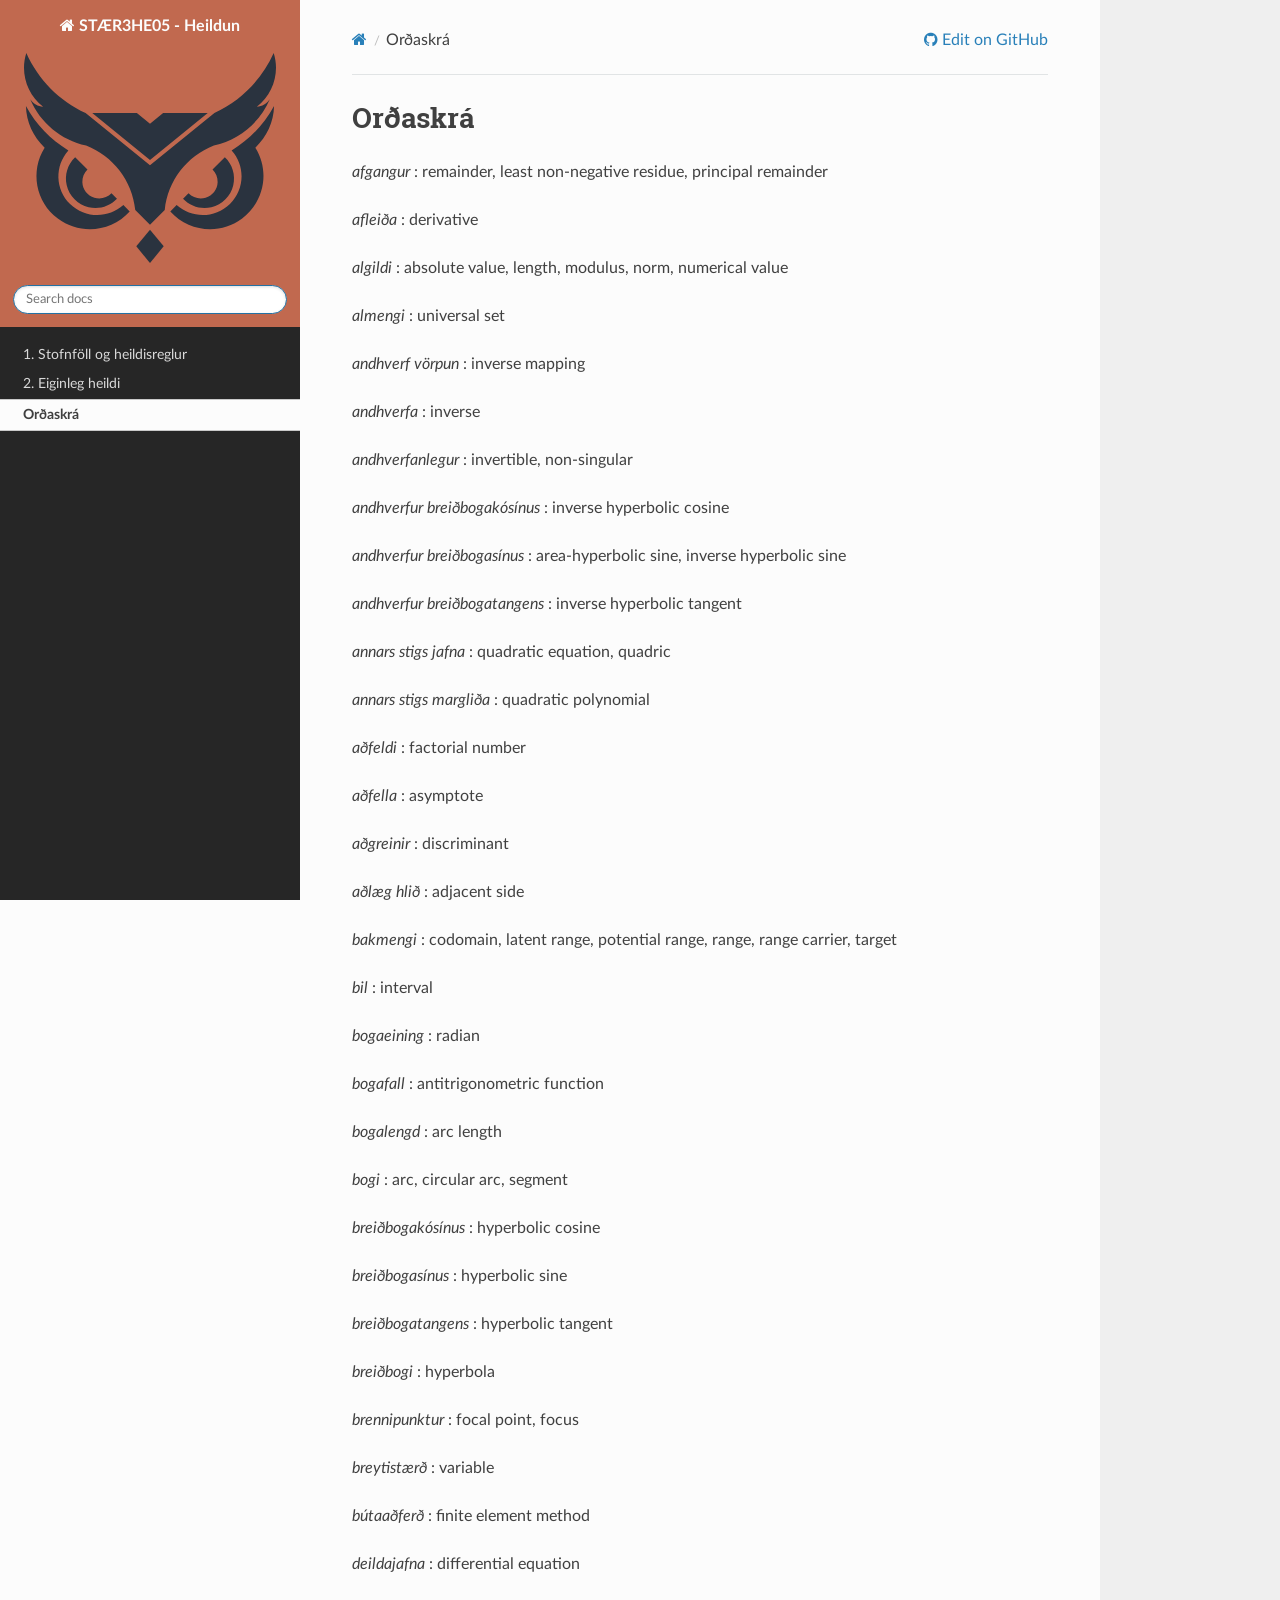
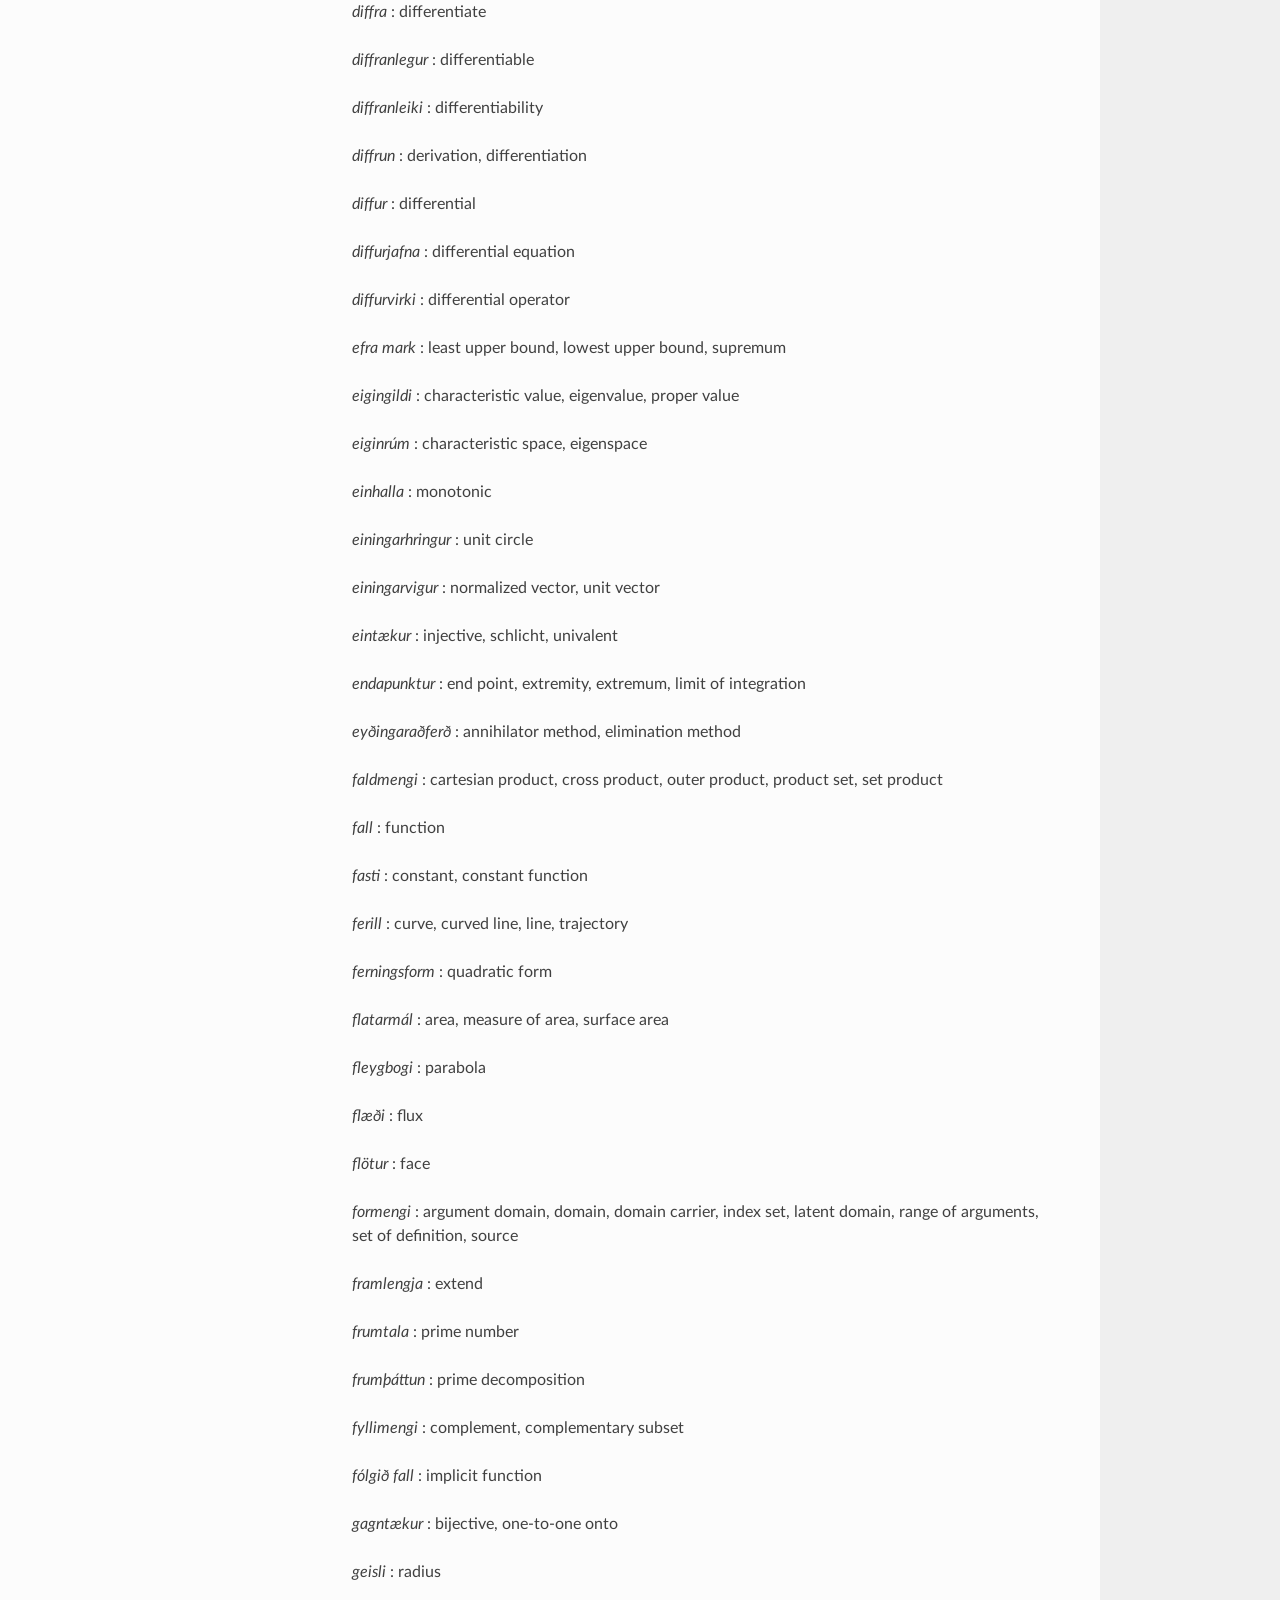
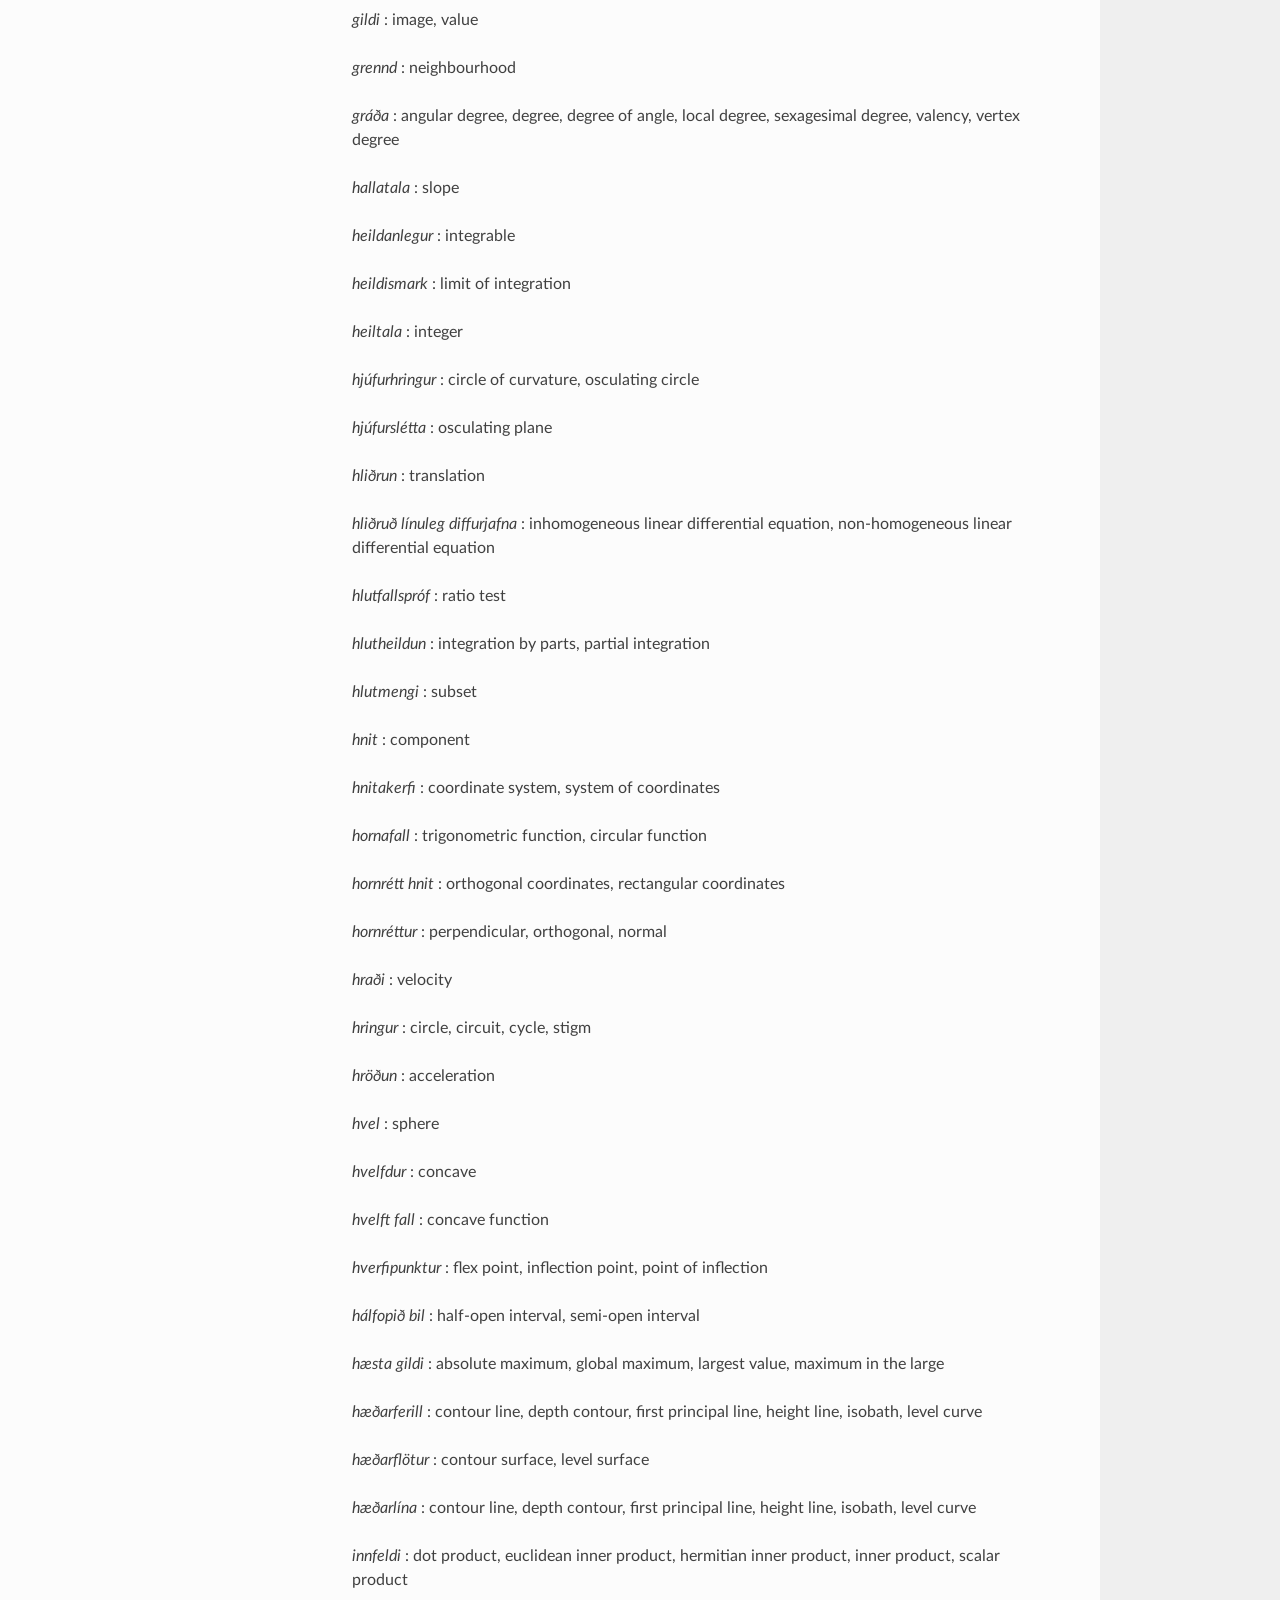
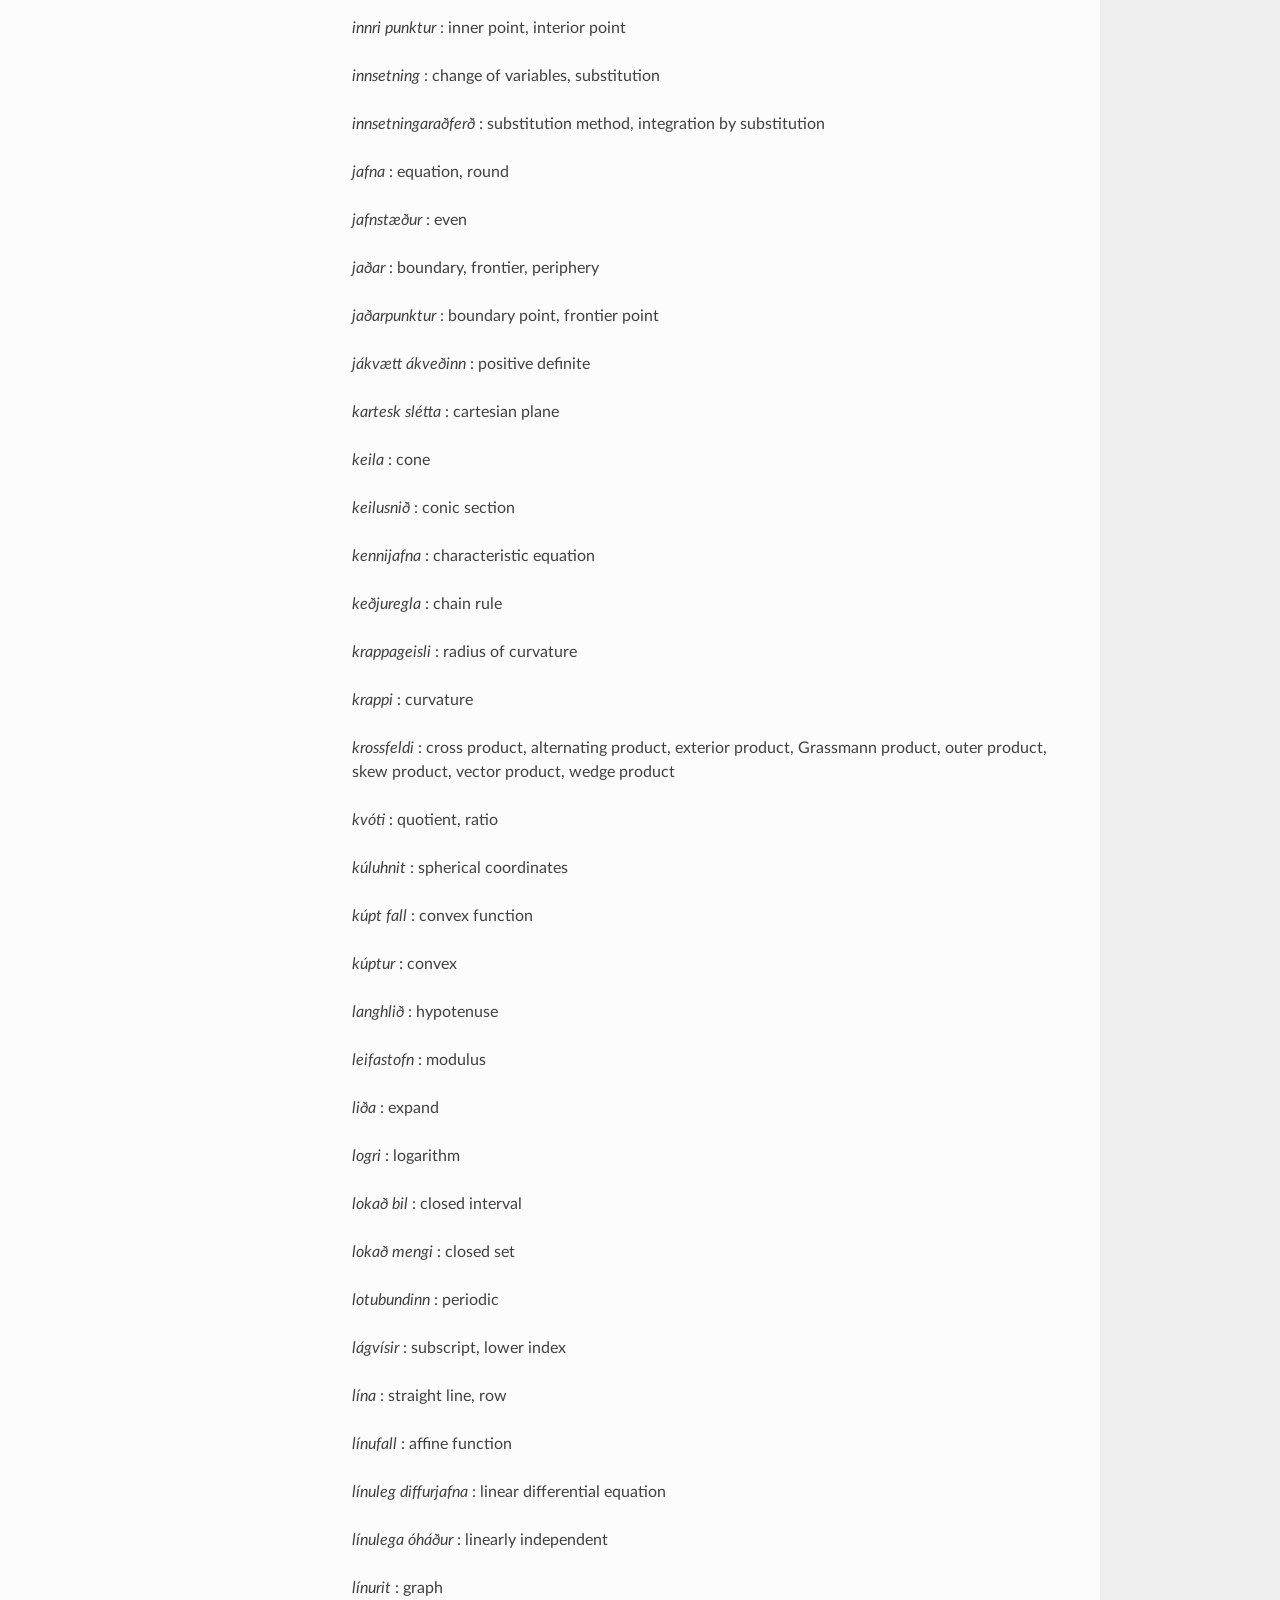
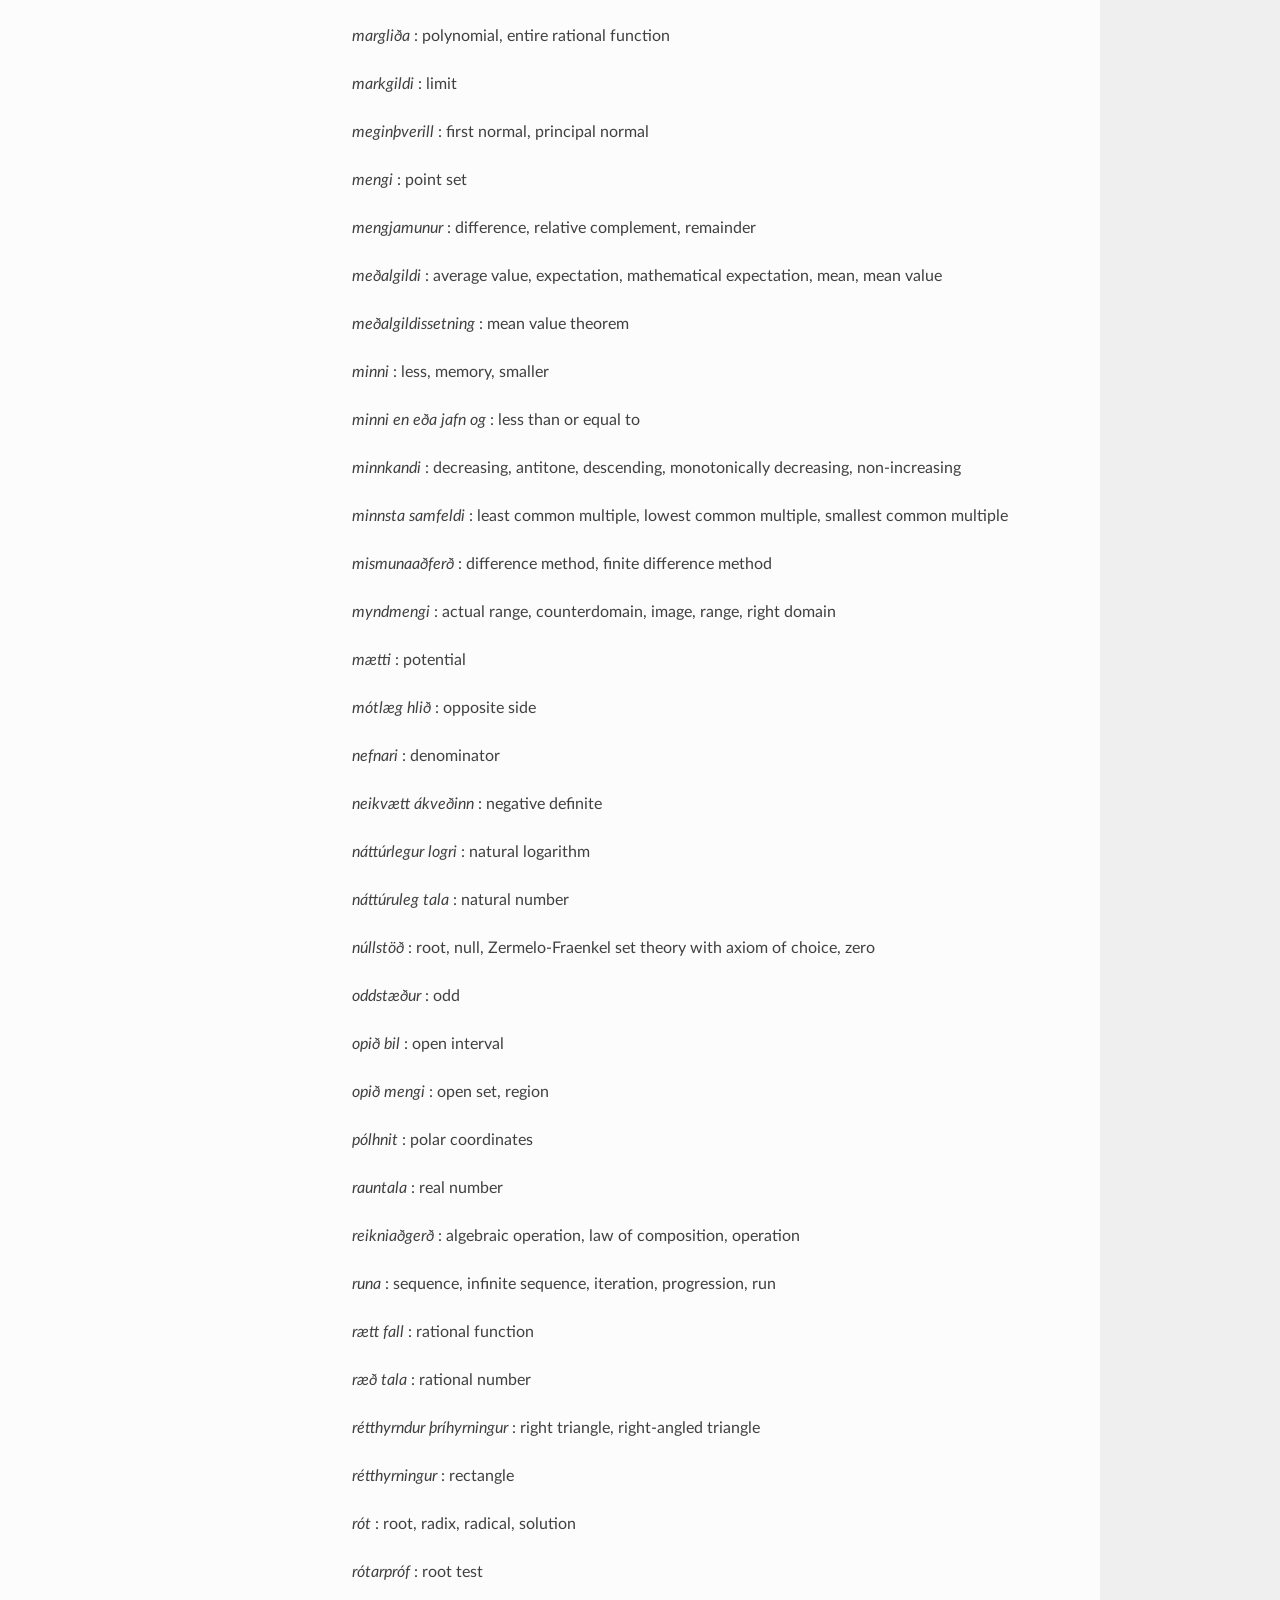
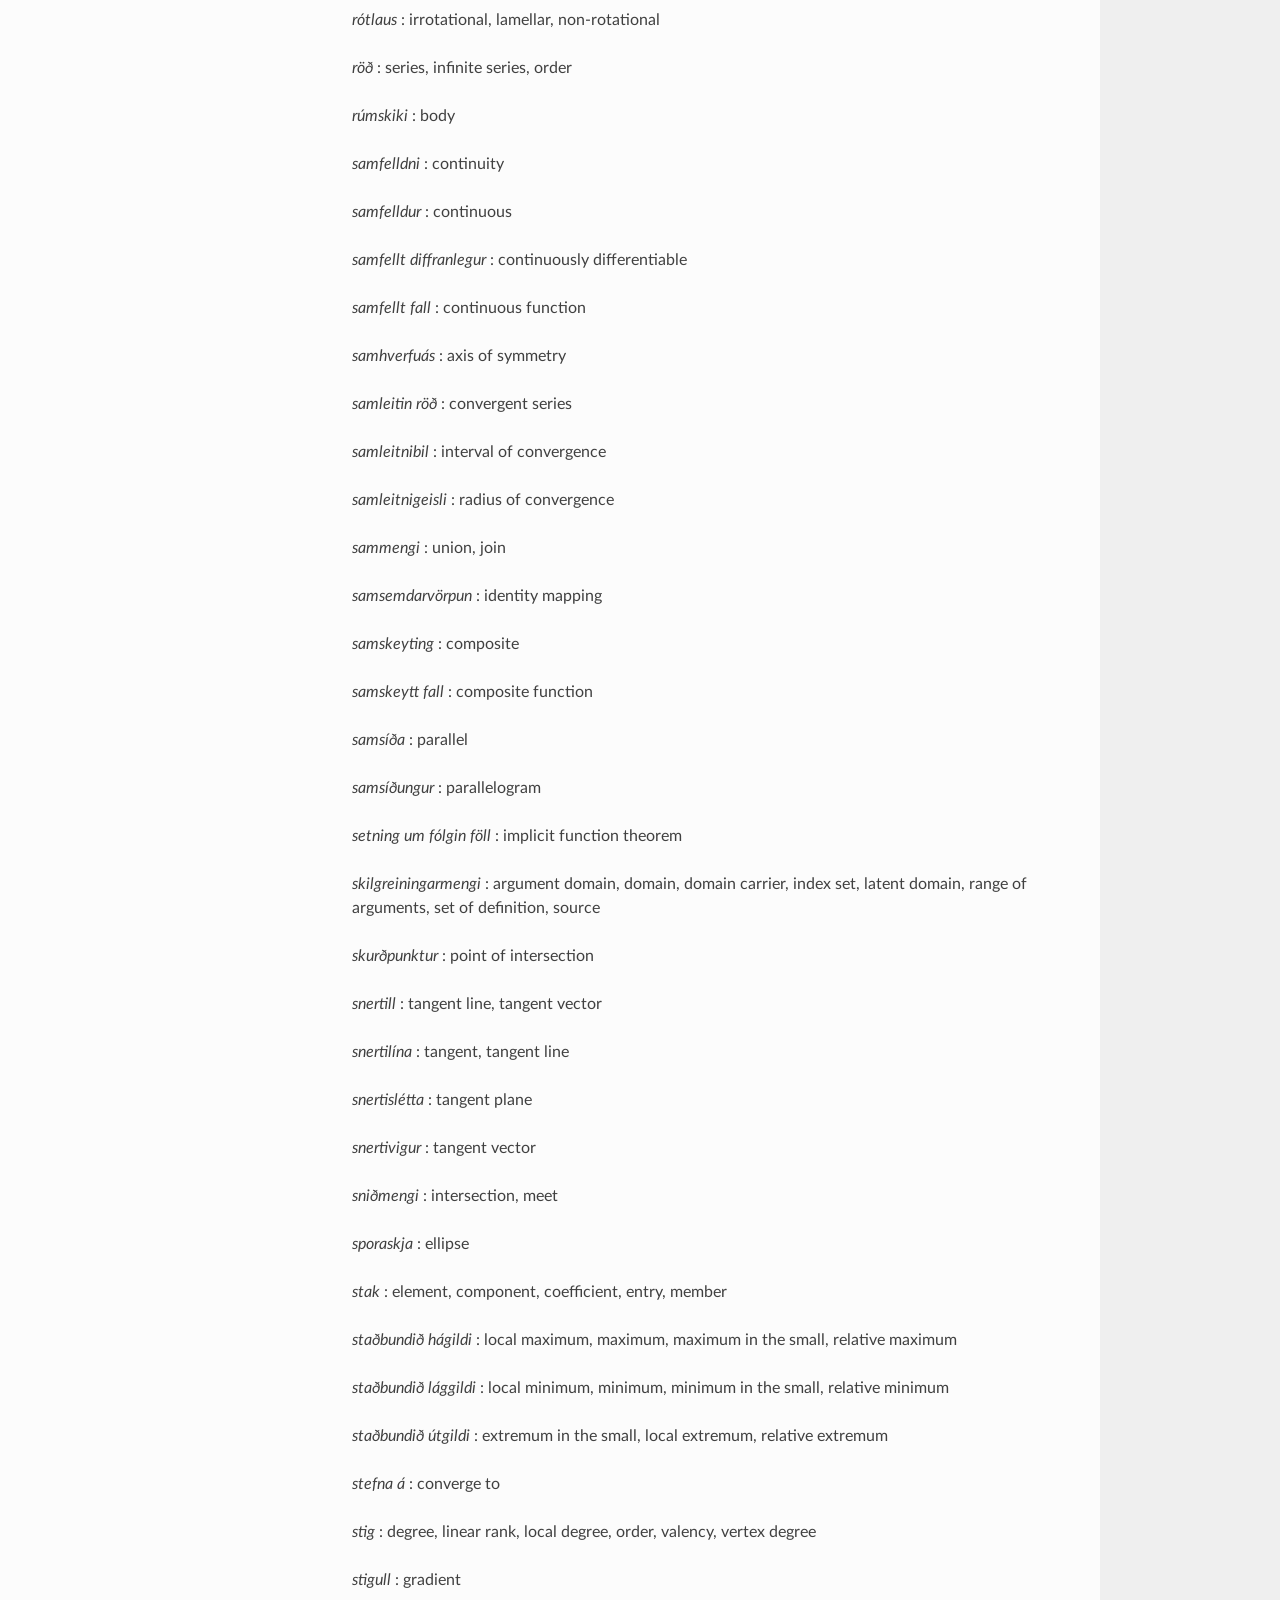
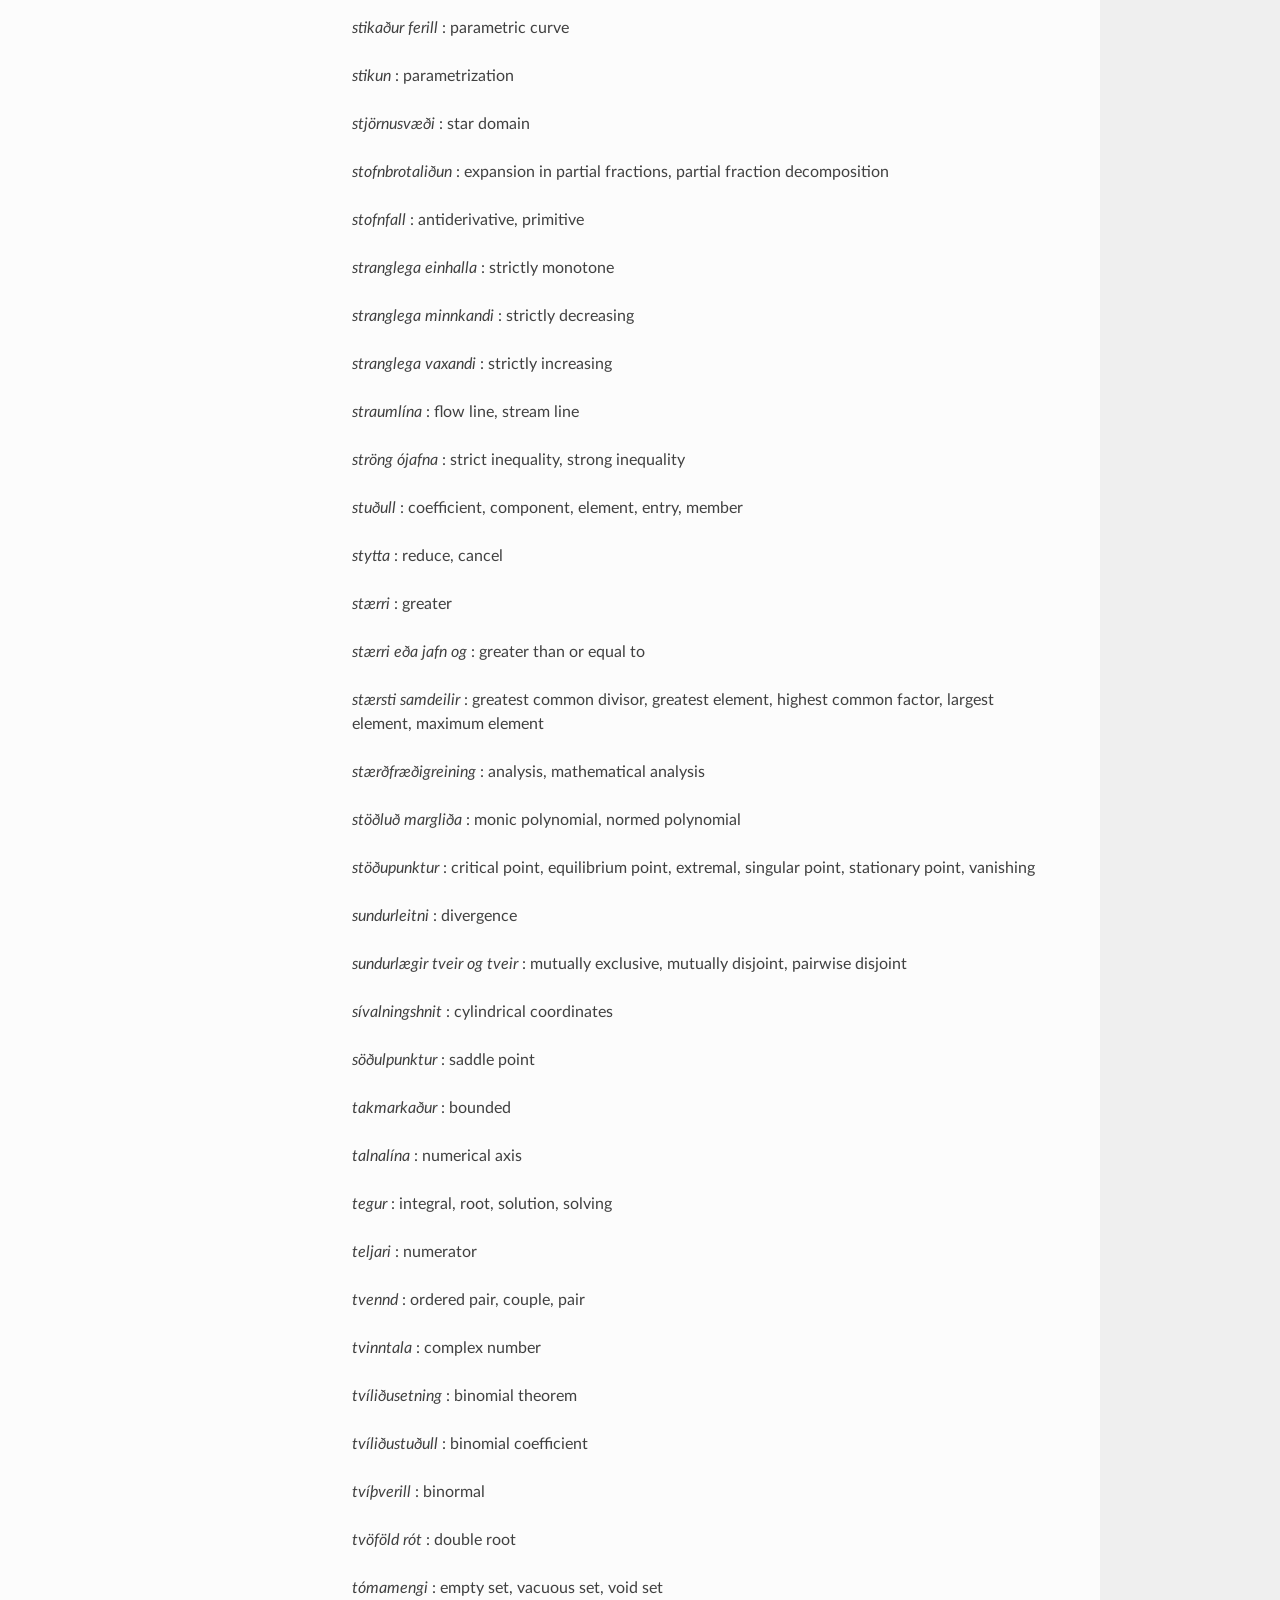
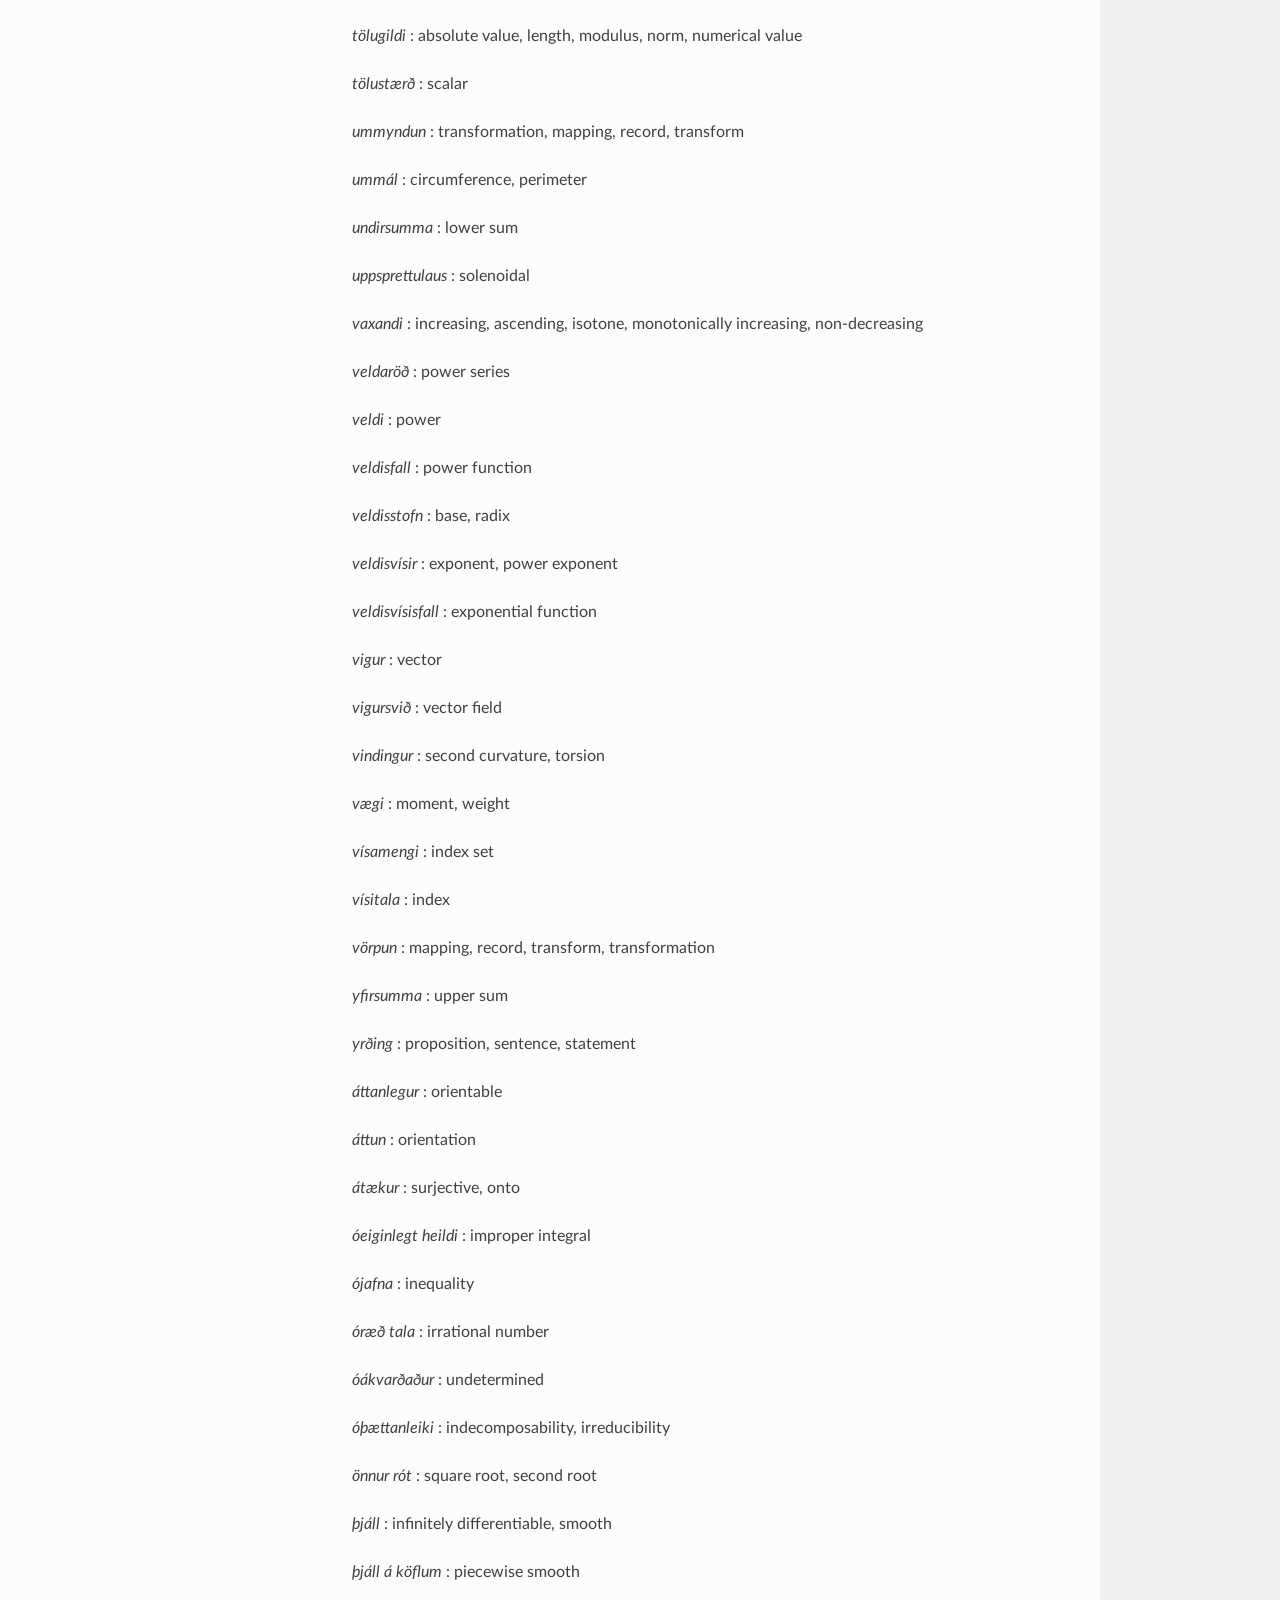
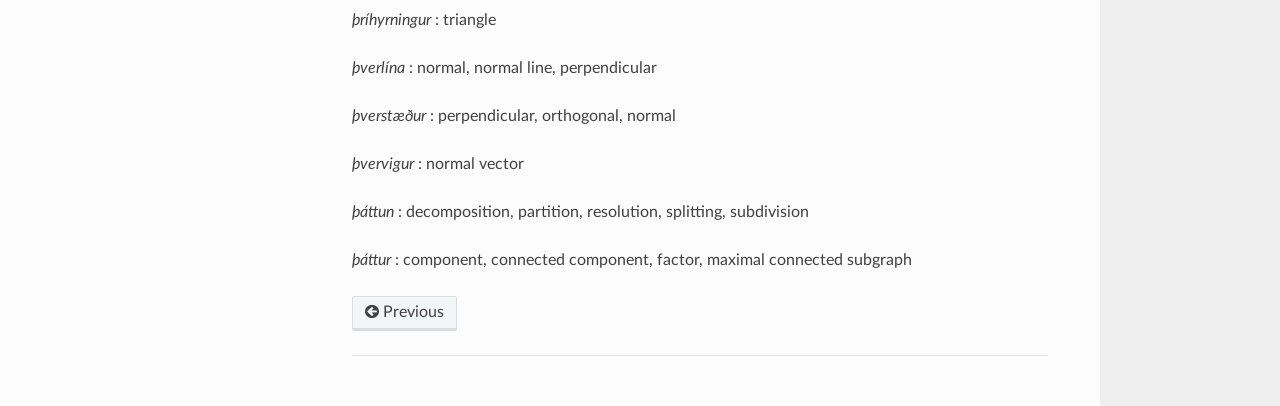
==== staer3he05/ordaskra/index.html @ e141de54 "init" ====
<!DOCTYPE html>
<html class="writer-html5" lang="is" data-content_root="../">
<head>
  <meta charset="utf-8" /><meta name="viewport" content="width=device-width, initial-scale=1" />

  <meta name="viewport" content="width=device-width, initial-scale=1.0" />
  <title>Orðaskrá &mdash; STÆR3HE05 - Heildun </title>
      <link rel="stylesheet" type="text/css" href="../_static/pygments.css?v=fa44fd50" />
      <link rel="stylesheet" type="text/css" href="../_static/css/theme.css?v=66b59bf7" />
      <link rel="stylesheet" type="text/css" href="../_static/copybutton.css?v=76b2166b" />
      <link rel="stylesheet" type="text/css" href="../_static/css/eqt.css?v=14aa8dc6" />
      <link rel="stylesheet" type="text/css" href="../_static/css/datacamp-custom.css?v=1b632803" />
      <link rel="stylesheet" type="text/css" href="../_static/css/edbook.css?v=13b926f9" />

  
    <link rel="shortcut icon" href="../_static/namsefni.ico"/>
      <script src="../_static/jquery.js?v=5d32c60e"></script>
      <script src="../_static/_sphinx_javascript_frameworks_compat.js?v=2cd50e6c"></script>
      <script src="../_static/documentation_options.js?v=8b0c2044"></script>
      <script src="../_static/doctools.js?v=9a2dae69"></script>
      <script src="../_static/sphinx_highlight.js?v=dc90522c"></script>
      <script src="../_static/clipboard.min.js?v=a7894cd8"></script>
      <script src="../_static/copybutton.js?v=f281be69"></script>
      <script src="../_static/js/eqt.js?v=555177ae"></script>
      <script src="../_static/translations.js?v=da5fa714"></script>
      <script src="https://cdn.datacamp.com/datacamp-light-latest.min.js"></script>
    <script src="../_static/js/theme.js"></script>

<!-- hoverrole.py css code -->
<style type="text/css">
    a.tooltip {
        outline: none;
        border-bottom: thin dotted;
        background: #ffeedd
    }

    a.tooltip strong {
        line-height: 30px;
    }

    a.tooltip:hover {
        text-decoration: none;
    }

    a.tooltip span {
        z-index: 10;
        display: none;
        padding: 14px 20px;
        margin-top: -30px;
        margin-left: 12px;
        width: 310px;
        line-height: 16px;
    }

    a.tooltip:hover span {
        display: inline;
        position: absolute;
        color: #111;
        border: 1px solid #DCA;
        background: #fffAF0;
    }

    .callout {
        z-index: 20;
        position: absolute;
        top: 30px;
        border: 0;
        left: -12px;
    }

    /*CSS3*/
    a.tooltip span {
        border-radius: 4px;
        box-shadow: 5px 5px 8px #CCC;
    }
</style>
<!-- End hoverrole.py css code -->

<style type="text/css">
    .sagecell .CodeMirror-scroll {
        overflow-y: hidden;
        overflow-x: auto;
    }

    .sagecell .CodeMirror {
        height: auto;
    }

    /* - Begin equation reference style - */
    h6.eqno {
        display: inline-block;
        padding-left: 10px;
    }

    h6 .headerlink {
        display: inline-block !important;
    }

    h6 .headerlink:after {
        visibility: hidden !important;
    }

    h6 .headerlink:hover:after {
        visibility: visible !important;
    }

    .eqno:hover>.headerlink:after {
        visibility: visible !important;
    }

    table>caption>.headerlink {
        visibility: hidden !important;
    }

    table>caption>.headerlink {
        visibility: hidden !important;
    }

    /* - End - */
</style>



    <link rel="index" title="Atriðaskrá" href="../genindex/" />
    <link rel="search" title="Leit" href="../search/" />
    <link rel="prev" title="2. Eiginleg heildi" href="../kafli02/" />



<!--	<script src="https://cdnjs.cloudflare.com/ajax/libs/jquery/2.1.4/jquery.min.js"></script>-->
<script type="text/javascript" src="https://cdn.geogebra.org/apps/deployggb.js"></script>
<script>ggbAppletId = [];</script>


 

</head>

<body class="wy-body-for-nav"> 
  <div class="wy-grid-for-nav">
    <nav data-toggle="wy-nav-shift" class="wy-nav-side">
      <div class="wy-side-scroll">
        <div class="wy-side-nav-search" >

          
          
          <a href="../" class="icon icon-home">
            STÆR3HE05 - Heildun
              <img src="../_static/namsefni.svg" class="logo" alt="Logo"/>
          </a>
<div role="search">
  <form id="rtd-search-form" class="wy-form" action="../search/" method="get">
    <input type="text" name="q" placeholder="Search docs" aria-label="Search docs" />
    <input type="hidden" name="check_keywords" value="yes" />
    <input type="hidden" name="area" value="default" />
  </form>
</div>
        </div><div class="wy-menu wy-menu-vertical" data-spy="affix" role="navigation" aria-label="Navigation menu">
              <ul>
<li class="toctree-l1"><a class="reference internal" href="../kafli01/">1. Stofnföll og heildisreglur</a></li>
<li class="toctree-l1"><a class="reference internal" href="../kafli02/">2. Eiginleg heildi</a></li>
</ul>
<ul class="current">
<li class="toctree-l1 current"><a class="current reference internal" href="#">Orðaskrá</a></li>
</ul>

        </div>
      </div>
    </nav>

    <section data-toggle="wy-nav-shift" class="wy-nav-content-wrap"><nav class="wy-nav-top" aria-label="Mobile navigation menu" >
          <i data-toggle="wy-nav-top" class="fa fa-bars"></i>
          <a href="../">STÆR3HE05 - Heildun</a>
      </nav>

      <div class="wy-nav-content">
        <div class="rst-content">
          <div role="navigation" aria-label="Page navigation">
  <ul class="wy-breadcrumbs">
      <li><a href="../" class="icon icon-home" aria-label="Home"></a></li>
      <li class="breadcrumb-item active">Orðaskrá</li>
      <li class="wy-breadcrumbs-aside">
              <a href="https://github.com/edbook/haskoli-islands/blob/master/projects/staer3he05/ordaskra.rst" class="fa fa-github"> Edit on GitHub</a>
      </li>
  </ul>
  <hr/>
</div>
          <div role="main" class="document" itemscope="itemscope" itemtype="http://schema.org/Article">
           <div itemprop="articleBody">
             
  <section id="oraskra">
<h1>Orðaskrá<a class="headerlink" href="#oraskra" title="Link to this heading"></a></h1>
<p><em>afgangur</em> : remainder, least non-negative residue, principal remainder</p>
<p><em>afleiða</em> : derivative</p>
<p><em>algildi</em> : absolute value, length, modulus, norm, numerical value</p>
<p><em>almengi</em> : universal set</p>
<p><em>andhverf vörpun</em> : inverse mapping</p>
<p><em>andhverfa</em> : inverse</p>
<p><em>andhverfanlegur</em> : invertible, non-singular</p>
<p><em>andhverfur breiðbogakósínus</em> : inverse hyperbolic cosine</p>
<p><em>andhverfur breiðbogasínus</em> : area-hyperbolic sine, inverse hyperbolic sine</p>
<p><em>andhverfur breiðbogatangens</em> : inverse hyperbolic tangent</p>
<p><em>annars stigs jafna</em> : quadratic equation, quadric</p>
<p><em>annars stigs margliða</em> : quadratic polynomial</p>
<p><em>aðfeldi</em> : factorial number</p>
<p><em>aðfella</em> : asymptote</p>
<p><em>aðgreinir</em> : discriminant</p>
<p><em>aðlæg hlið</em> : adjacent side</p>
<p><em>bakmengi</em> : codomain, latent range, potential range, range, range carrier, target</p>
<p><em>bil</em> : interval</p>
<p><em>bogaeining</em> : radian</p>
<p><em>bogafall</em> : antitrigonometric function</p>
<p><em>bogalengd</em> : arc length</p>
<p><em>bogi</em> : arc, circular arc, segment</p>
<p><em>breiðbogakósínus</em> : hyperbolic cosine</p>
<p><em>breiðbogasínus</em> : hyperbolic sine</p>
<p><em>breiðbogatangens</em> : hyperbolic tangent</p>
<p><em>breiðbogi</em> : hyperbola</p>
<p><em>brennipunktur</em> : focal point, focus</p>
<p><em>breytistærð</em> : variable</p>
<p><em>bútaaðferð</em> : finite element method</p>
<p><em>deildajafna</em> : differential equation</p>
<p><em>diffra</em> : differentiate</p>
<p><em>diffranlegur</em> : differentiable</p>
<p><em>diffranleiki</em> : differentiability</p>
<p><em>diffrun</em> : derivation, differentiation</p>
<p><em>diffur</em> : differential</p>
<p><em>diffurjafna</em> : differential equation</p>
<p><em>diffurvirki</em> : differential operator</p>
<p><em>efra mark</em> : least upper bound, lowest upper bound, supremum</p>
<p><em>eigingildi</em> : characteristic value, eigenvalue, proper value</p>
<p><em>eiginrúm</em> : characteristic space, eigenspace</p>
<p><em>einhalla</em> : monotonic</p>
<p><em>einingarhringur</em> : unit circle</p>
<p><em>einingarvigur</em> : normalized vector, unit vector</p>
<p><em>eintækur</em> : injective, schlicht, univalent</p>
<p><em>endapunktur</em> : end point, extremity, extremum, limit of integration</p>
<p><em>eyðingaraðferð</em> : annihilator method, elimination method</p>
<p><em>faldmengi</em> : cartesian product, cross product, outer product, product set, set product</p>
<p><em>fall</em> : function</p>
<p><em>fasti</em> : constant, constant function</p>
<p><em>ferill</em> : curve, curved line, line, trajectory</p>
<p><em>ferningsform</em> : quadratic form</p>
<p><em>flatarmál</em> : area, measure of area, surface area</p>
<p><em>fleygbogi</em> : parabola</p>
<p><em>flæði</em> : flux</p>
<p><em>flötur</em> : face</p>
<p><em>formengi</em> : argument domain, domain, domain carrier, index set, latent domain, range of arguments, set of definition, source</p>
<p><em>framlengja</em> : extend</p>
<p><em>frumtala</em> : prime number</p>
<p><em>frumþáttun</em> : prime decomposition</p>
<p><em>fyllimengi</em> : complement, complementary subset</p>
<p><em>fólgið fall</em> : implicit function</p>
<p><em>gagntækur</em> : bijective, one-to-one onto</p>
<p><em>geisli</em> : radius</p>
<p><em>gildi</em> : image, value</p>
<p><em>grennd</em> : neighbourhood</p>
<p><em>gráða</em> : angular degree, degree, degree of angle, local degree, sexagesimal degree, valency, vertex degree</p>
<p><em>hallatala</em> : slope</p>
<p><em>heildanlegur</em> : integrable</p>
<p><em>heildismark</em> : limit of integration</p>
<p><em>heiltala</em> : integer</p>
<p><em>hjúfurhringur</em> : circle of curvature, osculating circle</p>
<p><em>hjúfurslétta</em> : osculating plane</p>
<p><em>hliðrun</em> : translation</p>
<p><em>hliðruð línuleg diffurjafna</em> : inhomogeneous linear differential equation, non-homogeneous linear differential equation</p>
<p><em>hlutfallspróf</em> : ratio test</p>
<p><em>hlutheildun</em> : integration by parts, partial integration</p>
<p><em>hlutmengi</em> : subset</p>
<p><em>hnit</em> : component</p>
<p><em>hnitakerfi</em> : coordinate system, system of coordinates</p>
<p><em>hornafall</em> : trigonometric function, circular function</p>
<p><em>hornrétt hnit</em> : orthogonal coordinates, rectangular coordinates</p>
<p><em>hornréttur</em> : perpendicular, orthogonal, normal</p>
<p><em>hraði</em> : velocity</p>
<p><em>hringur</em> : circle, circuit, cycle, stigm</p>
<p><em>hröðun</em> : acceleration</p>
<p><em>hvel</em> : sphere</p>
<p><em>hvelfdur</em> : concave</p>
<p><em>hvelft fall</em> : concave function</p>
<p><em>hverfipunktur</em> : flex point, inflection point, point of inflection</p>
<p><em>hálfopið bil</em> : half-open interval, semi-open interval</p>
<p><em>hæsta gildi</em> : absolute maximum, global maximum, largest value, maximum in the large</p>
<p><em>hæðarferill</em> : contour line, depth contour, first principal line, height line, isobath, level curve</p>
<p><em>hæðarflötur</em> : contour surface, level surface</p>
<p><em>hæðarlína</em> : contour line, depth contour, first principal line, height line, isobath, level curve</p>
<p><em>innfeldi</em> : dot product, euclidean inner product, hermitian inner product, inner product, scalar product</p>
<p><em>innri punktur</em> : inner point, interior point</p>
<p><em>innsetning</em> : change of variables, substitution</p>
<p><em>innsetningaraðferð</em> : substitution method, integration by substitution</p>
<p><em>jafna</em> : equation, round</p>
<p><em>jafnstæður</em> : even</p>
<p><em>jaðar</em> : boundary, frontier, periphery</p>
<p><em>jaðarpunktur</em> : boundary point, frontier point</p>
<p><em>jákvætt ákveðinn</em> : positive definite</p>
<p><em>kartesk slétta</em> : cartesian plane</p>
<p><em>keila</em> : cone</p>
<p><em>keilusnið</em> : conic section</p>
<p><em>kennijafna</em> : characteristic equation</p>
<p><em>keðjuregla</em> : chain rule</p>
<p><em>krappageisli</em> : radius of curvature</p>
<p><em>krappi</em> : curvature</p>
<p><em>krossfeldi</em> : cross product, alternating product, exterior product, Grassmann product, outer product, skew product, vector product, wedge product</p>
<p><em>kvóti</em> : quotient, ratio</p>
<p><em>kúluhnit</em> : spherical coordinates</p>
<p><em>kúpt fall</em> : convex function</p>
<p><em>kúptur</em> : convex</p>
<p><em>langhlið</em> : hypotenuse</p>
<p><em>leifastofn</em> : modulus</p>
<p><em>liða</em> : expand</p>
<p><em>logri</em> : logarithm</p>
<p><em>lokað bil</em> : closed interval</p>
<p><em>lokað mengi</em> : closed set</p>
<p><em>lotubundinn</em> : periodic</p>
<p><em>lágvísir</em> : subscript, lower index</p>
<p><em>lína</em> : straight line, row</p>
<p><em>línufall</em> : affine function</p>
<p><em>línuleg diffurjafna</em> : linear differential equation</p>
<p><em>línulega óháður</em> : linearly independent</p>
<p><em>línurit</em> : graph</p>
<p><em>margliða</em> : polynomial, entire rational function</p>
<p><em>markgildi</em> : limit</p>
<p><em>meginþverill</em> : first normal, principal normal</p>
<p><em>mengi</em> : point set</p>
<p><em>mengjamunur</em> : difference, relative complement, remainder</p>
<p><em>meðalgildi</em> : average value, expectation, mathematical expectation, mean, mean value</p>
<p><em>meðalgildissetning</em> : mean value theorem</p>
<p><em>minni</em> : less, memory, smaller</p>
<p><em>minni en eða jafn og</em> : less than or equal to</p>
<p><em>minnkandi</em> : decreasing, antitone, descending, monotonically decreasing, non-increasing</p>
<p><em>minnsta samfeldi</em> : least common multiple, lowest common multiple, smallest common multiple</p>
<p><em>mismunaaðferð</em> : difference method, finite difference method</p>
<p><em>myndmengi</em> : actual range, counterdomain, image, range, right domain</p>
<p><em>mætti</em> : potential</p>
<p><em>mótlæg hlið</em> : opposite side</p>
<p><em>nefnari</em> : denominator</p>
<p><em>neikvætt ákveðinn</em> : negative definite</p>
<p><em>náttúrlegur logri</em> : natural logarithm</p>
<p><em>náttúruleg tala</em> : natural number</p>
<p><em>núllstöð</em> : root, null, Zermelo-Fraenkel set theory with axiom of choice, zero</p>
<p><em>oddstæður</em> : odd</p>
<p><em>opið bil</em> : open interval</p>
<p><em>opið mengi</em> : open set, region</p>
<p><em>pólhnit</em> : polar coordinates</p>
<p><em>rauntala</em> : real number</p>
<p><em>reikniaðgerð</em> : algebraic operation, law of composition, operation</p>
<p><em>runa</em> : sequence, infinite sequence, iteration, progression, run</p>
<p><em>rætt fall</em> : rational function</p>
<p><em>ræð tala</em> : rational number</p>
<p><em>rétthyrndur þríhyrningur</em> : right triangle, right-angled triangle</p>
<p><em>rétthyrningur</em> : rectangle</p>
<p><em>rót</em> : root, radix, radical, solution</p>
<p><em>rótarpróf</em> : root test</p>
<p><em>rótlaus</em> : irrotational, lamellar, non-rotational</p>
<p><em>röð</em> : series, infinite series, order</p>
<p><em>rúmskiki</em> : body</p>
<p><em>samfelldni</em> : continuity</p>
<p><em>samfelldur</em> : continuous</p>
<p><em>samfellt diffranlegur</em> : continuously differentiable</p>
<p><em>samfellt fall</em> : continuous function</p>
<p><em>samhverfuás</em> : axis of symmetry</p>
<p><em>samleitin röð</em> : convergent series</p>
<p><em>samleitnibil</em> : interval of convergence</p>
<p><em>samleitnigeisli</em> : radius of convergence</p>
<p><em>sammengi</em> : union, join</p>
<p><em>samsemdarvörpun</em> : identity mapping</p>
<p><em>samskeyting</em> : composite</p>
<p><em>samskeytt fall</em> : composite function</p>
<p><em>samsíða</em> : parallel</p>
<p><em>samsíðungur</em> : parallelogram</p>
<p><em>setning um fólgin föll</em> : implicit function theorem</p>
<p><em>skilgreiningarmengi</em> : argument domain, domain, domain carrier, index set, latent domain, range of arguments, set of definition, source</p>
<p><em>skurðpunktur</em> : point of intersection</p>
<p><em>snertill</em> : tangent line, tangent vector</p>
<p><em>snertilína</em> : tangent, tangent line</p>
<p><em>snertislétta</em> : tangent plane</p>
<p><em>snertivigur</em> : tangent vector</p>
<p><em>sniðmengi</em> : intersection, meet</p>
<p><em>sporaskja</em> : ellipse</p>
<p><em>stak</em> : element, component, coefficient, entry, member</p>
<p><em>staðbundið hágildi</em> : local maximum, maximum, maximum in the small, relative maximum</p>
<p><em>staðbundið lággildi</em> : local minimum, minimum, minimum in the small, relative minimum</p>
<p><em>staðbundið útgildi</em> : extremum in the small, local extremum, relative extremum</p>
<p><em>stefna á</em> : converge to</p>
<p><em>stig</em> : degree, linear rank, local degree, order, valency, vertex degree</p>
<p><em>stigull</em> : gradient</p>
<p><em>stikaður ferill</em> : parametric curve</p>
<p><em>stikun</em> : parametrization</p>
<p><em>stjörnusvæði</em> : star domain</p>
<p><em>stofnbrotaliðun</em> : expansion in partial fractions, partial fraction decomposition</p>
<p><em>stofnfall</em> : antiderivative, primitive</p>
<p><em>stranglega einhalla</em> : strictly monotone</p>
<p><em>stranglega minnkandi</em> : strictly decreasing</p>
<p><em>stranglega vaxandi</em> : strictly increasing</p>
<p><em>straumlína</em> : flow line, stream line</p>
<p><em>ströng ójafna</em> : strict inequality, strong inequality</p>
<p><em>stuðull</em> : coefficient, component, element, entry, member</p>
<p><em>stytta</em> : reduce, cancel</p>
<p><em>stærri</em> : greater</p>
<p><em>stærri eða jafn og</em> : greater than or equal to</p>
<p><em>stærsti samdeilir</em> : greatest common divisor, greatest element, highest common factor, largest element, maximum element</p>
<p><em>stærðfræðigreining</em> : analysis, mathematical analysis</p>
<p><em>stöðluð margliða</em> : monic polynomial, normed polynomial</p>
<p><em>stöðupunktur</em> : critical point, equilibrium point, extremal, singular point, stationary point, vanishing</p>
<p><em>sundurleitni</em> : divergence</p>
<p><em>sundurlægir tveir og tveir</em> : mutually exclusive, mutually disjoint, pairwise disjoint</p>
<p><em>sívalningshnit</em> : cylindrical coordinates</p>
<p><em>söðulpunktur</em> : saddle point</p>
<p><em>takmarkaður</em> : bounded</p>
<p><em>talnalína</em> : numerical axis</p>
<p><em>tegur</em> : integral, root, solution, solving</p>
<p><em>teljari</em> : numerator</p>
<p><em>tvennd</em> : ordered pair, couple, pair</p>
<p><em>tvinntala</em> : complex number</p>
<p><em>tvíliðusetning</em> : binomial theorem</p>
<p><em>tvíliðustuðull</em> : binomial coefficient</p>
<p><em>tvíþverill</em> : binormal</p>
<p><em>tvöföld rót</em> : double root</p>
<p><em>tómamengi</em> : empty set, vacuous set, void set</p>
<p><em>tölugildi</em> : absolute value, length, modulus, norm, numerical value</p>
<p><em>tölustærð</em> : scalar</p>
<p><em>ummyndun</em> : transformation, mapping, record, transform</p>
<p><em>ummál</em> : circumference, perimeter</p>
<p><em>undirsumma</em> : lower sum</p>
<p><em>uppsprettulaus</em> : solenoidal</p>
<p><em>vaxandi</em> : increasing, ascending, isotone, monotonically increasing, non-decreasing</p>
<p><em>veldaröð</em> : power series</p>
<p><em>veldi</em> : power</p>
<p><em>veldisfall</em> : power function</p>
<p><em>veldisstofn</em> : base, radix</p>
<p><em>veldisvísir</em> : exponent, power exponent</p>
<p><em>veldisvísisfall</em> : exponential function</p>
<p><em>vigur</em> : vector</p>
<p><em>vigursvið</em> : vector field</p>
<p><em>vindingur</em> : second curvature, torsion</p>
<p><em>vægi</em> : moment, weight</p>
<p><em>vísamengi</em> : index set</p>
<p><em>vísitala</em> : index</p>
<p><em>vörpun</em> : mapping, record, transform, transformation</p>
<p><em>yfirsumma</em> : upper sum</p>
<p><em>yrðing</em> : proposition, sentence, statement</p>
<p><em>áttanlegur</em> : orientable</p>
<p><em>áttun</em> : orientation</p>
<p><em>átækur</em> : surjective, onto</p>
<p><em>óeiginlegt heildi</em> : improper integral</p>
<p><em>ójafna</em> : inequality</p>
<p><em>óræð tala</em> : irrational number</p>
<p><em>óákvarðaður</em> : undetermined</p>
<p><em>óþættanleiki</em> : indecomposability, irreducibility</p>
<p><em>önnur rót</em> : square root, second root</p>
<p><em>þjáll</em> : infinitely differentiable, smooth</p>
<p><em>þjáll á köflum</em> : piecewise smooth</p>
<p><em>þríhyrningur</em> : triangle</p>
<p><em>þverlína</em> : normal, normal line, perpendicular</p>
<p><em>þverstæður</em> : perpendicular, orthogonal, normal</p>
<p><em>þvervigur</em> : normal vector</p>
<p><em>þáttun</em> : decomposition, partition, resolution, splitting, subdivision</p>
<p><em>þáttur</em> : component, connected component, factor, maximal connected subgraph</p>
</section>


           </div>
          </div>
          <footer><div class="rst-footer-buttons" role="navigation" aria-label="Footer">
        <a href="../kafli02/" class="btn btn-neutral float-left" title="2. Eiginleg heildi" accesskey="p" rel="prev"><span class="fa fa-arrow-circle-left" aria-hidden="true"></span> Previous</a>
    </div>

  <hr/>

  <div role="contentinfo">
    <p></p>
  </div>

   

</footer>
        </div>
      </div>
    </section>
  </div>
  <script>
      jQuery(function () {
          SphinxRtdTheme.Navigation.enable(true);
      });
  </script>
<script>
    window.addEventListener("load", function () {
        for (var i in ggbAppletId) {
            ggbAppletId[i].inject(i);
        }
    });
</script>


 

<style>
    /* Sidebar header (and topbar for mobile) */
    .wy-side-nav-search,
    .wy-nav-top {
       /* HI: #10099F, VoN: #EB7125, orginal #01447B */
       background: #C1694F;
    }

    /* Sidebar */
    .wy-nav-side {
      /* orginal #343131, HÍ grár dekkri: #EEEEEE, HÍ svartur: #262626 */
      background: #262626;
    }
</style>


</body>
</html>
---- staer3he05/_static/pygments.css ----
pre { line-height: 125%; }
td.linenos .normal { color: inherit; background-color: transparent; padding-left: 5px; padding-right: 5px; }
span.linenos { color: inherit; background-color: transparent; padding-left: 5px; padding-right: 5px; }
td.linenos .special { color: #000000; background-color: #ffffc0; padding-left: 5px; padding-right: 5px; }
span.linenos.special { color: #000000; background-color: #ffffc0; padding-left: 5px; padding-right: 5px; }
.highlight .hll { background-color: #ffffcc }
.highlight { background: #eeffcc; }
.highlight .c { color: #408090; font-style: italic } /* Comment */
.highlight .err { border: 1px solid #FF0000 } /* Error */
.highlight .k { color: #007020; font-weight: bold } /* Keyword */
.highlight .o { color: #666666 } /* Operator */
.highlight .ch { color: #408090; font-style: italic } /* Comment.Hashbang */
.highlight .cm { color: #408090; font-style: italic } /* Comment.Multiline */
.highlight .cp { color: #007020 } /* Comment.Preproc */
.highlight .cpf { color: #408090; font-style: italic } /* Comment.PreprocFile */
.highlight .c1 { color: #408090; font-style: italic } /* Comment.Single */
.highlight .cs { color: #408090; background-color: #fff0f0 } /* Comment.Special */
.highlight .gd { color: #A00000 } /* Generic.Deleted */
.highlight .ge { font-style: italic } /* Generic.Emph */
.highlight .ges { font-weight: bold; font-style: italic } /* Generic.EmphStrong */
.highlight .gr { color: #FF0000 } /* Generic.Error */
.highlight .gh { color: #000080; font-weight: bold } /* Generic.Heading */
.highlight .gi { color: #00A000 } /* Generic.Inserted */
.highlight .go { color: #333333 } /* Generic.Output */
.highlight .gp { color: #c65d09; font-weight: bold } /* Generic.Prompt */
.highlight .gs { font-weight: bold } /* Generic.Strong */
.highlight .gu { color: #800080; font-weight: bold } /* Generic.Subheading */
.highlight .gt { color: #0044DD } /* Generic.Traceback */
.highlight .kc { color: #007020; font-weight: bold } /* Keyword.Constant */
.highlight .kd { color: #007020; font-weight: bold } /* Keyword.Declaration */
.highlight .kn { color: #007020; font-weight: bold } /* Keyword.Namespace */
.highlight .kp { color: #007020 } /* Keyword.Pseudo */
.highlight .kr { color: #007020; font-weight: bold } /* Keyword.Reserved */
.highlight .kt { color: #902000 } /* Keyword.Type */
.highlight .m { color: #208050 } /* Literal.Number */
.highlight .s { color: #4070a0 } /* Literal.String */
.highlight .na { color: #4070a0 } /* Name.Attribute */
.highlight .nb { color: #007020 } /* Name.Builtin */
.highlight .nc { color: #0e84b5; font-weight: bold } /* Name.Class */
.highlight .no { color: #60add5 } /* Name.Constant */
.highlight .nd { color: #555555; font-weight: bold } /* Name.Decorator */
.highlight .ni { color: #d55537; font-weight: bold } /* Name.Entity */
.highlight .ne { color: #007020 } /* Name.Exception */
.highlight .nf { color: #06287e } /* Name.Function */
.highlight .nl { color: #002070; font-weight: bold } /* Name.Label */
.highlight .nn { color: #0e84b5; font-weight: bold } /* Name.Namespace */
.highlight .nt { color: #062873; font-weight: bold } /* Name.Tag */
.highlight .nv { color: #bb60d5 } /* Name.Variable */
.highlight .ow { color: #007020; font-weight: bold } /* Operator.Word */
.highlight .w { color: #bbbbbb } /* Text.Whitespace */
.highlight .mb { color: #208050 } /* Literal.Number.Bin */
.highlight .mf { color: #208050 } /* Literal.Number.Float */
.highlight .mh { color: #208050 } /* Literal.Number.Hex */
.highlight .mi { color: #208050 } /* Literal.Number.Integer */
.highlight .mo { color: #208050 } /* Literal.Number.Oct */
.highlight .sa { color: #4070a0 } /* Literal.String.Affix */
.highlight .sb { color: #4070a0 } /* Literal.String.Backtick */
.highlight .sc { color: #4070a0 } /* Literal.String.Char */
.highlight .dl { color: #4070a0 } /* Literal.String.Delimiter */
.highlight .sd { color: #4070a0; font-style: italic } /* Literal.String.Doc */
.highlight .s2 { color: #4070a0 } /* Literal.String.Double */
.highlight .se { color: #4070a0; font-weight: bold } /* Literal.String.Escape */
.highlight .sh { color: #4070a0 } /* Literal.String.Heredoc */
.highlight .si { color: #70a0d0; font-style: italic } /* Literal.String.Interpol */
.highlight .sx { color: #c65d09 } /* Literal.String.Other */
.highlight .sr { color: #235388 } /* Literal.String.Regex */
.highlight .s1 { color: #4070a0 } /* Literal.String.Single */
.highlight .ss { color: #517918 } /* Literal.String.Symbol */
.highlight .bp { color: #007020 } /* Name.Builtin.Pseudo */
.highlight .fm { color: #06287e } /* Name.Function.Magic */
.highlight .vc { color: #bb60d5 } /* Name.Variable.Class */
.highlight .vg { color: #bb60d5 } /* Name.Variable.Global */
.highlight .vi { color: #bb60d5 } /* Name.Variable.Instance */
.highlight .vm { color: #bb60d5 } /* Name.Variable.Magic */
.highlight .il { color: #208050 } /* Literal.Number.Integer.Long */
---- staer3he05/_static/css/theme.css ----
html{box-sizing:border-box}*,:after,:before{box-sizing:inherit}article,aside,details,figcaption,figure,footer,header,hgroup,nav,section{display:block}audio,canvas,video{display:inline-block;*display:inline;*zoom:1}[hidden],audio:not([controls]){display:none}*{-webkit-box-sizing:border-box;-moz-box-sizing:border-box;box-sizing:border-box}html{font-size:100%;-webkit-text-size-adjust:100%;-ms-text-size-adjust:100%}body{margin:0}a:active,a:hover{outline:0}abbr[title]{border-bottom:1px dotted}b,strong{font-weight:700}blockquote{margin:0}dfn{font-style:italic}ins{background:#ff9;text-decoration:none}ins,mark{color:#000}mark{background:#ff0;font-style:italic;font-weight:700}.rst-content code,.rst-content tt,code,kbd,pre,samp{font-family:monospace,serif;_font-family:courier new,monospace;font-size:1em}pre{white-space:pre}q{quotes:none}q:after,q:before{content:"";content:none}small{font-size:85%}sub,sup{font-size:75%;line-height:0;position:relative;vertical-align:baseline}sup{top:-.5em}sub{bottom:-.25em}dl,ol,ul{margin:0;padding:0;list-style:none;list-style-image:none}li{list-style:none}dd{margin:0}img{border:0;-ms-interpolation-mode:bicubic;vertical-align:middle;max-width:100%}svg:not(:root){overflow:hidden}figure,form{margin:0}label{cursor:pointer}button,input,select,textarea{font-size:100%;margin:0;vertical-align:baseline;*vertical-align:middle}button,input{line-height:normal}button,input[type=button],input[type=reset],input[type=submit]{cursor:pointer;-webkit-appearance:button;*overflow:visible}button[disabled],input[disabled]{cursor:default}input[type=search]{-webkit-appearance:textfield;-moz-box-sizing:content-box;-webkit-box-sizing:content-box;box-sizing:content-box}textarea{resize:vertical}table{border-collapse:collapse;border-spacing:0}td{vertical-align:top}.chromeframe{margin:.2em 0;background:#ccc;color:#000;padding:.2em 0}.ir{display:block;border:0;text-indent:-999em;overflow:hidden;background-color:transparent;background-repeat:no-repeat;text-align:left;direction:ltr;*line-height:0}.ir br{display:none}.hidden{display:none!important;visibility:hidden}.visuallyhidden{border:0;clip:rect(0 0 0 0);height:1px;margin:-1px;overflow:hidden;padding:0;position:absolute;width:1px}.visuallyhidden.focusable:active,.visuallyhidden.focusable:focus{clip:auto;height:auto;margin:0;overflow:visible;position:static;width:auto}.invisible{visibility:hidden}.relative{position:relative}big,small{font-size:100%}@media print{body,html,section{background:none!important}*{box-shadow:none!important;text-shadow:none!important;filter:none!important;-ms-filter:none!important}a,a:visited{text-decoration:underline}.ir a:after,a[href^="#"]:after,a[href^="javascript:"]:after{content:""}blockquote,pre{page-break-inside:avoid}thead{display:table-header-group}img,tr{page-break-inside:avoid}img{max-width:100%!important}@page{margin:.5cm}.rst-content .toctree-wrapper>p.caption,h2,h3,p{orphans:3;widows:3}.rst-content .toctree-wrapper>p.caption,h2,h3{page-break-after:avoid}}.btn,.fa:before,.icon:before,.rst-content .admonition,.rst-content .admonition-title:before,.rst-content .admonition-todo,.rst-content .attention,.rst-content .caution,.rst-content .code-block-caption .headerlink:before,.rst-content .danger,.rst-content .eqno .headerlink:before,.rst-content .error,.rst-content .hint,.rst-content .important,.rst-content .note,.rst-content .seealso,.rst-content .tip,.rst-content .warning,.rst-content code.download span:first-child:before,.rst-content dl dt .headerlink:before,.rst-content h1 .headerlink:before,.rst-content h2 .headerlink:before,.rst-content h3 .headerlink:before,.rst-content h4 .headerlink:before,.rst-content h5 .headerlink:before,.rst-content h6 .headerlink:before,.rst-content p.caption .headerlink:before,.rst-content p .headerlink:before,.rst-content table>caption .headerlink:before,.rst-content tt.download span:first-child:before,.wy-alert,.wy-dropdown .caret:before,.wy-inline-validate.wy-inline-validate-danger .wy-input-context:before,.wy-inline-validate.wy-inline-validate-info .wy-input-context:before,.wy-inline-validate.wy-inline-validate-success .wy-input-context:before,.wy-inline-validate.wy-inline-validate-warning .wy-input-context:before,.wy-menu-vertical li.current>a button.toctree-expand:before,.wy-menu-vertical li.on a button.toctree-expand:before,.wy-menu-vertical li button.toctree-expand:before,input[type=color],input[type=date],input[type=datetime-local],input[type=datetime],input[type=email],input[type=month],input[type=number],input[type=password],input[type=search],input[type=tel],input[type=text],input[type=time],input[type=url],input[type=week],select,textarea{-webkit-font-smoothing:antialiased}.clearfix{*zoom:1}.clearfix:after,.clearfix:before{display:table;content:""}.clearfix:after{clear:both}/*!
 *  Font Awesome 4.7.0 by @davegandy - http://fontawesome.io - @fontawesome
 *  License - http://fontawesome.io/license (Font: SIL OFL 1.1, CSS: MIT License)
 */@font-face{font-family:FontAwesome;src:url(fonts/fontawesome-webfont.eot?674f50d287a8c48dc19ba404d20fe713);src:url(fonts/fontawesome-webfont.eot?674f50d287a8c48dc19ba404d20fe713?#iefix&v=4.7.0) format("embedded-opentype"),url(fonts/fontawesome-webfont.woff2?af7ae505a9eed503f8b8e6982036873e) format("woff2"),url(fonts/fontawesome-webfont.woff?fee66e712a8a08eef5805a46892932ad) format("woff"),url(fonts/fontawesome-webfont.ttf?b06871f281fee6b241d60582ae9369b9) format("truetype"),url(fonts/fontawesome-webfont.svg?912ec66d7572ff821749319396470bde#fontawesomeregular) format("svg");font-weight:400;font-style:normal}.fa,.icon,.rst-content .admonition-title,.rst-content .code-block-caption .headerlink,.rst-content .eqno .headerlink,.rst-content code.download span:first-child,.rst-content dl dt .headerlink,.rst-content h1 .headerlink,.rst-content h2 .headerlink,.rst-content h3 .headerlink,.rst-content h4 .headerlink,.rst-content h5 .headerlink,.rst-content h6 .headerlink,.rst-content p.caption .headerlink,.rst-content p .headerlink,.rst-content table>caption .headerlink,.rst-content tt.download span:first-child,.wy-menu-vertical li.current>a button.toctree-expand,.wy-menu-vertical li.on a button.toctree-expand,.wy-menu-vertical li button.toctree-expand{display:inline-block;font:normal normal normal 14px/1 FontAwesome;font-size:inherit;text-rendering:auto;-webkit-font-smoothing:antialiased;-moz-osx-font-smoothing:grayscale}.fa-lg{font-size:1.33333em;line-height:.75em;vertical-align:-15%}.fa-2x{font-size:2em}.fa-3x{font-size:3em}.fa-4x{font-size:4em}.fa-5x{font-size:5em}.fa-fw{width:1.28571em;text-align:center}.fa-ul{padding-left:0;margin-left:2.14286em;list-style-type:none}.fa-ul>li{position:relative}.fa-li{position:absolute;left:-2.14286em;width:2.14286em;top:.14286em;text-align:center}.fa-li.fa-lg{left:-1.85714em}.fa-border{padding:.2em .25em .15em;border:.08em solid #eee;border-radius:.1em}.fa-pull-left{float:left}.fa-pull-right{float:right}.fa-pull-left.icon,.fa.fa-pull-left,.rst-content .code-block-caption .fa-pull-left.headerlink,.rst-content .eqno .fa-pull-left.headerlink,.rst-content .fa-pull-left.admonition-title,.rst-content code.download span.fa-pull-left:first-child,.rst-content dl dt .fa-pull-left.headerlink,.rst-content h1 .fa-pull-left.headerlink,.rst-content h2 .fa-pull-left.headerlink,.rst-content h3 .fa-pull-left.headerlink,.rst-content h4 .fa-pull-left.headerlink,.rst-content h5 .fa-pull-left.headerlink,.rst-content h6 .fa-pull-left.headerlink,.rst-content p .fa-pull-left.headerlink,.rst-content table>caption .fa-pull-left.headerlink,.rst-content tt.download span.fa-pull-left:first-child,.wy-menu-vertical li.current>a button.fa-pull-left.toctree-expand,.wy-menu-vertical li.on a button.fa-pull-left.toctree-expand,.wy-menu-vertical li button.fa-pull-left.toctree-expand{margin-right:.3em}.fa-pull-right.icon,.fa.fa-pull-right,.rst-content .code-block-caption .fa-pull-right.headerlink,.rst-content .eqno .fa-pull-right.headerlink,.rst-content .fa-pull-right.admonition-title,.rst-content code.download span.fa-pull-right:first-child,.rst-content dl dt .fa-pull-right.headerlink,.rst-content h1 .fa-pull-right.headerlink,.rst-content h2 .fa-pull-right.headerlink,.rst-content h3 .fa-pull-right.headerlink,.rst-content h4 .fa-pull-right.headerlink,.rst-content h5 .fa-pull-right.headerlink,.rst-content h6 .fa-pull-right.headerlink,.rst-content p .fa-pull-right.headerlink,.rst-content table>caption .fa-pull-right.headerlink,.rst-content tt.download span.fa-pull-right:first-child,.wy-menu-vertical li.current>a button.fa-pull-right.toctree-expand,.wy-menu-vertical li.on a button.fa-pull-right.toctree-expand,.wy-menu-vertical li button.fa-pull-right.toctree-expand{margin-left:.3em}.pull-right{float:right}.pull-left{float:left}.fa.pull-left,.pull-left.icon,.rst-content .code-block-caption .pull-left.headerlink,.rst-content .eqno .pull-left.headerlink,.rst-content .pull-left.admonition-title,.rst-content code.download span.pull-left:first-child,.rst-content dl dt .pull-left.headerlink,.rst-content h1 .pull-left.headerlink,.rst-content h2 .pull-left.headerlink,.rst-content h3 .pull-left.headerlink,.rst-content h4 .pull-left.headerlink,.rst-content h5 .pull-left.headerlink,.rst-content h6 .pull-left.headerlink,.rst-content p .pull-left.headerlink,.rst-content table>caption .pull-left.headerlink,.rst-content tt.download span.pull-left:first-child,.wy-menu-vertical li.current>a button.pull-left.toctree-expand,.wy-menu-vertical li.on a button.pull-left.toctree-expand,.wy-menu-vertical li button.pull-left.toctree-expand{margin-right:.3em}.fa.pull-right,.pull-right.icon,.rst-content .code-block-caption .pull-right.headerlink,.rst-content .eqno .pull-right.headerlink,.rst-content .pull-right.admonition-title,.rst-content code.download span.pull-right:first-child,.rst-content dl dt .pull-right.headerlink,.rst-content h1 .pull-right.headerlink,.rst-content h2 .pull-right.headerlink,.rst-content h3 .pull-right.headerlink,.rst-content h4 .pull-right.headerlink,.rst-content h5 .pull-right.headerlink,.rst-content h6 .pull-right.headerlink,.rst-content p .pull-right.headerlink,.rst-content table>caption .pull-right.headerlink,.rst-content tt.download span.pull-right:first-child,.wy-menu-vertical li.current>a button.pull-right.toctree-expand,.wy-menu-vertical li.on a button.pull-right.toctree-expand,.wy-menu-vertical li button.pull-right.toctree-expand{margin-left:.3em}.fa-spin{-webkit-animation:fa-spin 2s linear infinite;animation:fa-spin 2s linear infinite}.fa-pulse{-webkit-animation:fa-spin 1s steps(8) infinite;animation:fa-spin 1s steps(8) infinite}@-webkit-keyframes fa-spin{0%{-webkit-transform:rotate(0deg);transform:rotate(0deg)}to{-webkit-transform:rotate(359deg);transform:rotate(359deg)}}@keyframes fa-spin{0%{-webkit-transform:rotate(0deg);transform:rotate(0deg)}to{-webkit-transform:rotate(359deg);transform:rotate(359deg)}}.fa-rotate-90{-ms-filter:"progid:DXImageTransform.Microsoft.BasicImage(rotation=1)";-webkit-transform:rotate(90deg);-ms-transform:rotate(90deg);transform:rotate(90deg)}.fa-rotate-180{-ms-filter:"progid:DXImageTransform.Microsoft.BasicImage(rotation=2)";-webkit-transform:rotate(180deg);-ms-transform:rotate(180deg);transform:rotate(180deg)}.fa-rotate-270{-ms-filter:"progid:DXImageTransform.Microsoft.BasicImage(rotation=3)";-webkit-transform:rotate(270deg);-ms-transform:rotate(270deg);transform:rotate(270deg)}.fa-flip-horizontal{-ms-filter:"progid:DXImageTransform.Microsoft.BasicImage(rotation=0, mirror=1)";-webkit-transform:scaleX(-1);-ms-transform:scaleX(-1);transform:scaleX(-1)}.fa-flip-vertical{-ms-filter:"progid:DXImageTransform.Microsoft.BasicImage(rotation=2, mirror=1)";-webkit-transform:scaleY(-1);-ms-transform:scaleY(-1);transform:scaleY(-1)}:root .fa-flip-horizontal,:root .fa-flip-vertical,:root .fa-rotate-90,:root .fa-rotate-180,:root .fa-rotate-270{filter:none}.fa-stack{position:relative;display:inline-block;width:2em;height:2em;line-height:2em;vertical-align:middle}.fa-stack-1x,.fa-stack-2x{position:absolute;left:0;width:100%;text-align:center}.fa-stack-1x{line-height:inherit}.fa-stack-2x{font-size:2em}.fa-inverse{color:#fff}.fa-glass:before{content:""}.fa-music:before{content:""}.fa-search:before,.icon-search:before{content:""}.fa-envelope-o:before{content:""}.fa-heart:before{content:""}.fa-star:before{content:""}.fa-star-o:before{content:""}.fa-user:before{content:""}.fa-film:before{content:""}.fa-th-large:before{content:""}.fa-th:before{content:""}.fa-th-list:before{content:""}.fa-check:before{content:""}.fa-close:before,.fa-remove:before,.fa-times:before{content:""}.fa-search-plus:before{content:""}.fa-search-minus:before{content:""}.fa-power-off:before{content:""}.fa-signal:before{content:""}.fa-cog:before,.fa-gear:before{content:""}.fa-trash-o:before{content:""}.fa-home:before,.icon-home:before{content:""}.fa-file-o:before{content:""}.fa-clock-o:before{content:""}.fa-road:before{content:""}.fa-download:before,.rst-content code.download span:first-child:before,.rst-content tt.download span:first-child:before{content:""}.fa-arrow-circle-o-down:before{content:""}.fa-arrow-circle-o-up:before{content:""}.fa-inbox:before{content:""}.fa-play-circle-o:before{content:""}.fa-repeat:before,.fa-rotate-right:before{content:""}.fa-refresh:before{content:""}.fa-list-alt:before{content:""}.fa-lock:before{content:""}.fa-flag:before{content:""}.fa-headphones:before{content:""}.fa-volume-off:before{content:""}.fa-volume-down:before{content:""}.fa-volume-up:before{content:""}.fa-qrcode:before{content:""}.fa-barcode:before{content:""}.fa-tag:before{content:""}.fa-tags:before{content:""}.fa-book:before,.icon-book:before{content:""}.fa-bookmark:before{content:""}.fa-print:before{content:""}.fa-camera:before{content:""}.fa-font:before{content:""}.fa-bold:before{content:""}.fa-italic:before{content:""}.fa-text-height:before{content:""}.fa-text-width:before{content:""}.fa-align-left:before{content:""}.fa-align-center:before{content:""}.fa-align-right:before{content:""}.fa-align-justify:before{content:""}.fa-list:before{content:""}.fa-dedent:before,.fa-outdent:before{content:""}.fa-indent:before{content:""}.fa-video-camera:before{content:""}.fa-image:before,.fa-photo:before,.fa-picture-o:before{content:""}.fa-pencil:before{content:""}.fa-map-marker:before{content:""}.fa-adjust:before{content:""}.fa-tint:before{content:""}.fa-edit:before,.fa-pencil-square-o:before{content:""}.fa-share-square-o:before{content:""}.fa-check-square-o:before{content:""}.fa-arrows:before{content:""}.fa-step-backward:before{content:""}.fa-fast-backward:before{content:""}.fa-backward:before{content:""}.fa-play:before{content:""}.fa-pause:before{content:""}.fa-stop:before{content:""}.fa-forward:before{content:""}.fa-fast-forward:before{content:""}.fa-step-forward:before{content:""}.fa-eject:before{content:""}.fa-chevron-left:before{content:""}.fa-chevron-right:before{content:""}.fa-plus-circle:before{content:""}.fa-minus-circle:before{content:""}.fa-times-circle:before,.wy-inline-validate.wy-inline-validate-danger .wy-input-context:before{content:""}.fa-check-circle:before,.wy-inline-validate.wy-inline-validate-success .wy-input-context:before{content:""}.fa-question-circle:before{content:""}.fa-info-circle:before{content:""}.fa-crosshairs:before{content:""}.fa-times-circle-o:before{content:""}.fa-check-circle-o:before{content:""}.fa-ban:before{content:""}.fa-arrow-left:before{content:""}.fa-arrow-right:before{content:""}.fa-arrow-up:before{content:""}.fa-arrow-down:before{content:""}.fa-mail-forward:before,.fa-share:before{content:""}.fa-expand:before{content:""}.fa-compress:before{content:""}.fa-plus:before{content:""}.fa-minus:before{content:""}.fa-asterisk:before{content:""}.fa-exclamation-circle:before,.rst-content .admonition-title:before,.wy-inline-validate.wy-inline-validate-info .wy-input-context:before,.wy-inline-validate.wy-inline-validate-warning .wy-input-context:before{content:""}.fa-gift:before{content:""}.fa-leaf:before{content:""}.fa-fire:before,.icon-fire:before{content:""}.fa-eye:before{content:""}.fa-eye-slash:before{content:""}.fa-exclamation-triangle:before,.fa-warning:before{content:""}.fa-plane:before{content:""}.fa-calendar:before{content:""}.fa-random:before{content:""}.fa-comment:before{content:""}.fa-magnet:before{content:""}.fa-chevron-up:before{content:""}.fa-chevron-down:before{content:""}.fa-retweet:before{content:""}.fa-shopping-cart:before{content:""}.fa-folder:before{content:""}.fa-folder-open:before{content:""}.fa-arrows-v:before{content:""}.fa-arrows-h:before{content:""}.fa-bar-chart-o:before,.fa-bar-chart:before{content:""}.fa-twitter-square:before{content:""}.fa-facebook-square:before{content:""}.fa-camera-retro:before{content:""}.fa-key:before{content:""}.fa-cogs:before,.fa-gears:before{content:""}.fa-comments:before{content:""}.fa-thumbs-o-up:before{content:""}.fa-thumbs-o-down:before{content:""}.fa-star-half:before{content:""}.fa-heart-o:before{content:""}.fa-sign-out:before{content:""}.fa-linkedin-square:before{content:""}.fa-thumb-tack:before{content:""}.fa-external-link:before{content:""}.fa-sign-in:before{content:""}.fa-trophy:before{content:""}.fa-github-square:before{content:""}.fa-upload:before{content:""}.fa-lemon-o:before{content:""}.fa-phone:before{content:""}.fa-square-o:before{content:""}.fa-bookmark-o:before{content:""}.fa-phone-square:before{content:""}.fa-twitter:before{content:""}.fa-facebook-f:before,.fa-facebook:before{content:""}.fa-github:before,.icon-github:before{content:""}.fa-unlock:before{content:""}.fa-credit-card:before{content:""}.fa-feed:before,.fa-rss:before{content:""}.fa-hdd-o:before{content:""}.fa-bullhorn:before{content:""}.fa-bell:before{content:""}.fa-certificate:before{content:""}.fa-hand-o-right:before{content:""}.fa-hand-o-left:before{content:""}.fa-hand-o-up:before{content:""}.fa-hand-o-down:before{content:""}.fa-arrow-circle-left:before,.icon-circle-arrow-left:before{content:""}.fa-arrow-circle-right:before,.icon-circle-arrow-right:before{content:""}.fa-arrow-circle-up:before{content:""}.fa-arrow-circle-down:before{content:""}.fa-globe:before{content:""}.fa-wrench:before{content:""}.fa-tasks:before{content:""}.fa-filter:before{content:""}.fa-briefcase:before{content:""}.fa-arrows-alt:before{content:""}.fa-group:before,.fa-users:before{content:""}.fa-chain:before,.fa-link:before,.icon-link:before{content:""}.fa-cloud:before{content:""}.fa-flask:before{content:""}.fa-cut:before,.fa-scissors:before{content:""}.fa-copy:before,.fa-files-o:before{content:""}.fa-paperclip:before{content:""}.fa-floppy-o:before,.fa-save:before{content:""}.fa-square:before{content:""}.fa-bars:before,.fa-navicon:before,.fa-reorder:before{content:""}.fa-list-ul:before{content:""}.fa-list-ol:before{content:""}.fa-strikethrough:before{content:""}.fa-underline:before{content:""}.fa-table:before{content:""}.fa-magic:before{content:""}.fa-truck:before{content:""}.fa-pinterest:before{content:""}.fa-pinterest-square:before{content:""}.fa-google-plus-square:before{content:""}.fa-google-plus:before{content:""}.fa-money:before{content:""}.fa-caret-down:before,.icon-caret-down:before,.wy-dropdown .caret:before{content:""}.fa-caret-up:before{content:""}.fa-caret-left:before{content:""}.fa-caret-right:before{content:""}.fa-columns:before{content:""}.fa-sort:before,.fa-unsorted:before{content:""}.fa-sort-desc:before,.fa-sort-down:before{content:""}.fa-sort-asc:before,.fa-sort-up:before{content:""}.fa-envelope:before{content:""}.fa-linkedin:before{content:""}.fa-rotate-left:before,.fa-undo:before{content:""}.fa-gavel:before,.fa-legal:before{content:""}.fa-dashboard:before,.fa-tachometer:before{content:""}.fa-comment-o:before{content:""}.fa-comments-o:before{content:""}.fa-bolt:before,.fa-flash:before{content:""}.fa-sitemap:before{content:""}.fa-umbrella:before{content:""}.fa-clipboard:before,.fa-paste:before{content:""}.fa-lightbulb-o:before{content:""}.fa-exchange:before{content:""}.fa-cloud-download:before{content:""}.fa-cloud-upload:before{content:""}.fa-user-md:before{content:""}.fa-stethoscope:before{content:""}.fa-suitcase:before{content:""}.fa-bell-o:before{content:""}.fa-coffee:before{content:""}.fa-cutlery:before{content:""}.fa-file-text-o:before{content:""}.fa-building-o:before{content:""}.fa-hospital-o:before{content:""}.fa-ambulance:before{content:""}.fa-medkit:before{content:""}.fa-fighter-jet:before{content:""}.fa-beer:before{content:""}.fa-h-square:before{content:""}.fa-plus-square:before{content:""}.fa-angle-double-left:before{content:""}.fa-angle-double-right:before{content:""}.fa-angle-double-up:before{content:""}.fa-angle-double-down:before{content:""}.fa-angle-left:before{content:""}.fa-angle-right:before{content:""}.fa-angle-up:before{content:""}.fa-angle-down:before{content:""}.fa-desktop:before{content:""}.fa-laptop:before{content:""}.fa-tablet:before{content:""}.fa-mobile-phone:before,.fa-mobile:before{content:""}.fa-circle-o:before{content:""}.fa-quote-left:before{content:""}.fa-quote-right:before{content:""}.fa-spinner:before{content:""}.fa-circle:before{content:""}.fa-mail-reply:before,.fa-reply:before{content:""}.fa-github-alt:before{content:""}.fa-folder-o:before{content:""}.fa-folder-open-o:before{content:""}.fa-smile-o:before{content:""}.fa-frown-o:before{content:""}.fa-meh-o:before{content:""}.fa-gamepad:before{content:""}.fa-keyboard-o:before{content:""}.fa-flag-o:before{content:""}.fa-flag-checkered:before{content:""}.fa-terminal:before{content:""}.fa-code:before{content:""}.fa-mail-reply-all:before,.fa-reply-all:before{content:""}.fa-star-half-empty:before,.fa-star-half-full:before,.fa-star-half-o:before{content:""}.fa-location-arrow:before{content:""}.fa-crop:before{content:""}.fa-code-fork:before{content:""}.fa-chain-broken:before,.fa-unlink:before{content:""}.fa-question:before{content:""}.fa-info:before{content:""}.fa-exclamation:before{content:""}.fa-superscript:before{content:""}.fa-subscript:before{content:""}.fa-eraser:before{content:""}.fa-puzzle-piece:before{content:""}.fa-microphone:before{content:""}.fa-microphone-slash:before{content:""}.fa-shield:before{content:""}.fa-calendar-o:before{content:""}.fa-fire-extinguisher:before{content:""}.fa-rocket:before{content:""}.fa-maxcdn:before{content:""}.fa-chevron-circle-left:before{content:""}.fa-chevron-circle-right:before{content:""}.fa-chevron-circle-up:before{content:""}.fa-chevron-circle-down:before{content:""}.fa-html5:before{content:""}.fa-css3:before{content:""}.fa-anchor:before{content:""}.fa-unlock-alt:before{content:""}.fa-bullseye:before{content:""}.fa-ellipsis-h:before{content:""}.fa-ellipsis-v:before{content:""}.fa-rss-square:before{content:""}.fa-play-circle:before{content:""}.fa-ticket:before{content:""}.fa-minus-square:before{content:""}.fa-minus-square-o:before,.wy-menu-vertical li.current>a button.toctree-expand:before,.wy-menu-vertical li.on a button.toctree-expand:before{content:""}.fa-level-up:before{content:""}.fa-level-down:before{content:""}.fa-check-square:before{content:""}.fa-pencil-square:before{content:""}.fa-external-link-square:before{content:""}.fa-share-square:before{content:""}.fa-compass:before{content:""}.fa-caret-square-o-down:before,.fa-toggle-down:before{content:""}.fa-caret-square-o-up:before,.fa-toggle-up:before{content:""}.fa-caret-square-o-right:before,.fa-toggle-right:before{content:""}.fa-eur:before,.fa-euro:before{content:""}.fa-gbp:before{content:""}.fa-dollar:before,.fa-usd:before{content:""}.fa-inr:before,.fa-rupee:before{content:""}.fa-cny:before,.fa-jpy:before,.fa-rmb:before,.fa-yen:before{content:""}.fa-rouble:before,.fa-rub:before,.fa-ruble:before{content:""}.fa-krw:before,.fa-won:before{content:""}.fa-bitcoin:before,.fa-btc:before{content:""}.fa-file:before{content:""}.fa-file-text:before{content:""}.fa-sort-alpha-asc:before{content:""}.fa-sort-alpha-desc:before{content:""}.fa-sort-amount-asc:before{content:""}.fa-sort-amount-desc:before{content:""}.fa-sort-numeric-asc:before{content:""}.fa-sort-numeric-desc:before{content:""}.fa-thumbs-up:before{content:""}.fa-thumbs-down:before{content:""}.fa-youtube-square:before{content:""}.fa-youtube:before{content:""}.fa-xing:before{content:""}.fa-xing-square:before{content:""}.fa-youtube-play:before{content:""}.fa-dropbox:before{content:""}.fa-stack-overflow:before{content:""}.fa-instagram:before{content:""}.fa-flickr:before{content:""}.fa-adn:before{content:""}.fa-bitbucket:before,.icon-bitbucket:before{content:""}.fa-bitbucket-square:before{content:""}.fa-tumblr:before{content:""}.fa-tumblr-square:before{content:""}.fa-long-arrow-down:before{content:""}.fa-long-arrow-up:before{content:""}.fa-long-arrow-left:before{content:""}.fa-long-arrow-right:before{content:""}.fa-apple:before{content:""}.fa-windows:before{content:""}.fa-android:before{content:""}.fa-linux:before{content:""}.fa-dribbble:before{content:""}.fa-skype:before{content:""}.fa-foursquare:before{content:""}.fa-trello:before{content:""}.fa-female:before{content:""}.fa-male:before{content:""}.fa-gittip:before,.fa-gratipay:before{content:""}.fa-sun-o:before{content:""}.fa-moon-o:before{content:""}.fa-archive:before{content:""}.fa-bug:before{content:""}.fa-vk:before{content:""}.fa-weibo:before{content:""}.fa-renren:before{content:""}.fa-pagelines:before{content:""}.fa-stack-exchange:before{content:""}.fa-arrow-circle-o-right:before{content:""}.fa-arrow-circle-o-left:before{content:""}.fa-caret-square-o-left:before,.fa-toggle-left:before{content:""}.fa-dot-circle-o:before{content:""}.fa-wheelchair:before{content:""}.fa-vimeo-square:before{content:""}.fa-try:before,.fa-turkish-lira:before{content:""}.fa-plus-square-o:before,.wy-menu-vertical li button.toctree-expand:before{content:""}.fa-space-shuttle:before{content:""}.fa-slack:before{content:""}.fa-envelope-square:before{content:""}.fa-wordpress:before{content:""}.fa-openid:before{content:""}.fa-bank:before,.fa-institution:before,.fa-university:before{content:""}.fa-graduation-cap:before,.fa-mortar-board:before{content:""}.fa-yahoo:before{content:""}.fa-google:before{content:""}.fa-reddit:before{content:""}.fa-reddit-square:before{content:""}.fa-stumbleupon-circle:before{content:""}.fa-stumbleupon:before{content:""}.fa-delicious:before{content:""}.fa-digg:before{content:""}.fa-pied-piper-pp:before{content:""}.fa-pied-piper-alt:before{content:""}.fa-drupal:before{content:""}.fa-joomla:before{content:""}.fa-language:before{content:""}.fa-fax:before{content:""}.fa-building:before{content:""}.fa-child:before{content:""}.fa-paw:before{content:""}.fa-spoon:before{content:""}.fa-cube:before{content:""}.fa-cubes:before{content:""}.fa-behance:before{content:""}.fa-behance-square:before{content:""}.fa-steam:before{content:""}.fa-steam-square:before{content:""}.fa-recycle:before{content:""}.fa-automobile:before,.fa-car:before{content:""}.fa-cab:before,.fa-taxi:before{content:""}.fa-tree:before{content:""}.fa-spotify:before{content:""}.fa-deviantart:before{content:""}.fa-soundcloud:before{content:""}.fa-database:before{content:""}.fa-file-pdf-o:before{content:""}.fa-file-word-o:before{content:""}.fa-file-excel-o:before{content:""}.fa-file-powerpoint-o:before{content:""}.fa-file-image-o:before,.fa-file-photo-o:before,.fa-file-picture-o:before{content:""}.fa-file-archive-o:before,.fa-file-zip-o:before{content:""}.fa-file-audio-o:before,.fa-file-sound-o:before{content:""}.fa-file-movie-o:before,.fa-file-video-o:before{content:""}.fa-file-code-o:before{content:""}.fa-vine:before{content:""}.fa-codepen:before{content:""}.fa-jsfiddle:before{content:""}.fa-life-bouy:before,.fa-life-buoy:before,.fa-life-ring:before,.fa-life-saver:before,.fa-support:before{content:""}.fa-circle-o-notch:before{content:""}.fa-ra:before,.fa-rebel:before,.fa-resistance:before{content:""}.fa-empire:before,.fa-ge:before{content:""}.fa-git-square:before{content:""}.fa-git:before{content:""}.fa-hacker-news:before,.fa-y-combinator-square:before,.fa-yc-square:before{content:""}.fa-tencent-weibo:before{content:""}.fa-qq:before{content:""}.fa-wechat:before,.fa-weixin:before{content:""}.fa-paper-plane:before,.fa-send:before{content:""}.fa-paper-plane-o:before,.fa-send-o:before{content:""}.fa-history:before{content:""}.fa-circle-thin:before{content:""}.fa-header:before{content:""}.fa-paragraph:before{content:""}.fa-sliders:before{content:""}.fa-share-alt:before{content:""}.fa-share-alt-square:before{content:""}.fa-bomb:before{content:""}.fa-futbol-o:before,.fa-soccer-ball-o:before{content:""}.fa-tty:before{content:""}.fa-binoculars:before{content:""}.fa-plug:before{content:""}.fa-slideshare:before{content:""}.fa-twitch:before{content:""}.fa-yelp:before{content:""}.fa-newspaper-o:before{content:""}.fa-wifi:before{content:""}.fa-calculator:before{content:""}.fa-paypal:before{content:""}.fa-google-wallet:before{content:""}.fa-cc-visa:before{content:""}.fa-cc-mastercard:before{content:""}.fa-cc-discover:before{content:""}.fa-cc-amex:before{content:""}.fa-cc-paypal:before{content:""}.fa-cc-stripe:before{content:""}.fa-bell-slash:before{content:""}.fa-bell-slash-o:before{content:""}.fa-trash:before{content:""}.fa-copyright:before{content:""}.fa-at:before{content:""}.fa-eyedropper:before{content:""}.fa-paint-brush:before{content:""}.fa-birthday-cake:before{content:""}.fa-area-chart:before{content:""}.fa-pie-chart:before{content:""}.fa-line-chart:before{content:""}.fa-lastfm:before{content:""}.fa-lastfm-square:before{content:""}.fa-toggle-off:before{content:""}.fa-toggle-on:before{content:""}.fa-bicycle:before{content:""}.fa-bus:before{content:""}.fa-ioxhost:before{content:""}.fa-angellist:before{content:""}.fa-cc:before{content:""}.fa-ils:before,.fa-shekel:before,.fa-sheqel:before{content:""}.fa-meanpath:before{content:""}.fa-buysellads:before{content:""}.fa-connectdevelop:before{content:""}.fa-dashcube:before{content:""}.fa-forumbee:before{content:""}.fa-leanpub:before{content:""}.fa-sellsy:before{content:""}.fa-shirtsinbulk:before{content:""}.fa-simplybuilt:before{content:""}.fa-skyatlas:before{content:""}.fa-cart-plus:before{content:""}.fa-cart-arrow-down:before{content:""}.fa-diamond:before{content:""}.fa-ship:before{content:""}.fa-user-secret:before{content:""}.fa-motorcycle:before{content:""}.fa-street-view:before{content:""}.fa-heartbeat:before{content:""}.fa-venus:before{content:""}.fa-mars:before{content:""}.fa-mercury:before{content:""}.fa-intersex:before,.fa-transgender:before{content:""}.fa-transgender-alt:before{content:""}.fa-venus-double:before{content:""}.fa-mars-double:before{content:""}.fa-venus-mars:before{content:""}.fa-mars-stroke:before{content:""}.fa-mars-stroke-v:before{content:""}.fa-mars-stroke-h:before{content:""}.fa-neuter:before{content:""}.fa-genderless:before{content:""}.fa-facebook-official:before{content:""}.fa-pinterest-p:before{content:""}.fa-whatsapp:before{content:""}.fa-server:before{content:""}.fa-user-plus:before{content:""}.fa-user-times:before{content:""}.fa-bed:before,.fa-hotel:before{content:""}.fa-viacoin:before{content:""}.fa-train:before{content:""}.fa-subway:before{content:""}.fa-medium:before{content:""}.fa-y-combinator:before,.fa-yc:before{content:""}.fa-optin-monster:before{content:""}.fa-opencart:before{content:""}.fa-expeditedssl:before{content:""}.fa-battery-4:before,.fa-battery-full:before,.fa-battery:before{content:""}.fa-battery-3:before,.fa-battery-three-quarters:before{content:""}.fa-battery-2:before,.fa-battery-half:before{content:""}.fa-battery-1:before,.fa-battery-quarter:before{content:""}.fa-battery-0:before,.fa-battery-empty:before{content:""}.fa-mouse-pointer:before{content:""}.fa-i-cursor:before{content:""}.fa-object-group:before{content:""}.fa-object-ungroup:before{content:""}.fa-sticky-note:before{content:""}.fa-sticky-note-o:before{content:""}.fa-cc-jcb:before{content:""}.fa-cc-diners-club:before{content:""}.fa-clone:before{content:""}.fa-balance-scale:before{content:""}.fa-hourglass-o:before{content:""}.fa-hourglass-1:before,.fa-hourglass-start:before{content:""}.fa-hourglass-2:before,.fa-hourglass-half:before{content:""}.fa-hourglass-3:before,.fa-hourglass-end:before{content:""}.fa-hourglass:before{content:""}.fa-hand-grab-o:before,.fa-hand-rock-o:before{content:""}.fa-hand-paper-o:before,.fa-hand-stop-o:before{content:""}.fa-hand-scissors-o:before{content:""}.fa-hand-lizard-o:before{content:""}.fa-hand-spock-o:before{content:""}.fa-hand-pointer-o:before{content:""}.fa-hand-peace-o:before{content:""}.fa-trademark:before{content:""}.fa-registered:before{content:""}.fa-creative-commons:before{content:""}.fa-gg:before{content:""}.fa-gg-circle:before{content:""}.fa-tripadvisor:before{content:""}.fa-odnoklassniki:before{content:""}.fa-odnoklassniki-square:before{content:""}.fa-get-pocket:before{content:""}.fa-wikipedia-w:before{content:""}.fa-safari:before{content:""}.fa-chrome:before{content:""}.fa-firefox:before{content:""}.fa-opera:before{content:""}.fa-internet-explorer:before{content:""}.fa-television:before,.fa-tv:before{content:""}.fa-contao:before{content:""}.fa-500px:before{content:""}.fa-amazon:before{content:""}.fa-calendar-plus-o:before{content:""}.fa-calendar-minus-o:before{content:""}.fa-calendar-times-o:before{content:""}.fa-calendar-check-o:before{content:""}.fa-industry:before{content:""}.fa-map-pin:before{content:""}.fa-map-signs:before{content:""}.fa-map-o:before{content:""}.fa-map:before{content:""}.fa-commenting:before{content:""}.fa-commenting-o:before{content:""}.fa-houzz:before{content:""}.fa-vimeo:before{content:""}.fa-black-tie:before{content:""}.fa-fonticons:before{content:""}.fa-reddit-alien:before{content:""}.fa-edge:before{content:""}.fa-credit-card-alt:before{content:""}.fa-codiepie:before{content:""}.fa-modx:before{content:""}.fa-fort-awesome:before{content:""}.fa-usb:before{content:""}.fa-product-hunt:before{content:""}.fa-mixcloud:before{content:""}.fa-scribd:before{content:""}.fa-pause-circle:before{content:""}.fa-pause-circle-o:before{content:""}.fa-stop-circle:before{content:""}.fa-stop-circle-o:before{content:""}.fa-shopping-bag:before{content:""}.fa-shopping-basket:before{content:""}.fa-hashtag:before{content:""}.fa-bluetooth:before{content:""}.fa-bluetooth-b:before{content:""}.fa-percent:before{content:""}.fa-gitlab:before,.icon-gitlab:before{content:""}.fa-wpbeginner:before{content:""}.fa-wpforms:before{content:""}.fa-envira:before{content:""}.fa-universal-access:before{content:""}.fa-wheelchair-alt:before{content:""}.fa-question-circle-o:before{content:""}.fa-blind:before{content:""}.fa-audio-description:before{content:""}.fa-volume-control-phone:before{content:""}.fa-braille:before{content:""}.fa-assistive-listening-systems:before{content:""}.fa-american-sign-language-interpreting:before,.fa-asl-interpreting:before{content:""}.fa-deaf:before,.fa-deafness:before,.fa-hard-of-hearing:before{content:""}.fa-glide:before{content:""}.fa-glide-g:before{content:""}.fa-sign-language:before,.fa-signing:before{content:""}.fa-low-vision:before{content:""}.fa-viadeo:before{content:""}.fa-viadeo-square:before{content:""}.fa-snapchat:before{content:""}.fa-snapchat-ghost:before{content:""}.fa-snapchat-square:before{content:""}.fa-pied-piper:before{content:""}.fa-first-order:before{content:""}.fa-yoast:before{content:""}.fa-themeisle:before{content:""}.fa-google-plus-circle:before,.fa-google-plus-official:before{content:""}.fa-fa:before,.fa-font-awesome:before{content:""}.fa-handshake-o:before{content:""}.fa-envelope-open:before{content:""}.fa-envelope-open-o:before{content:""}.fa-linode:before{content:""}.fa-address-book:before{content:""}.fa-address-book-o:before{content:""}.fa-address-card:before,.fa-vcard:before{content:""}.fa-address-card-o:before,.fa-vcard-o:before{content:""}.fa-user-circle:before{content:""}.fa-user-circle-o:before{content:""}.fa-user-o:before{content:""}.fa-id-badge:before{content:""}.fa-drivers-license:before,.fa-id-card:before{content:""}.fa-drivers-license-o:before,.fa-id-card-o:before{content:""}.fa-quora:before{content:""}.fa-free-code-camp:before{content:""}.fa-telegram:before{content:""}.fa-thermometer-4:before,.fa-thermometer-full:before,.fa-thermometer:before{content:""}.fa-thermometer-3:before,.fa-thermometer-three-quarters:before{content:""}.fa-thermometer-2:before,.fa-thermometer-half:before{content:""}.fa-thermometer-1:before,.fa-thermometer-quarter:before{content:""}.fa-thermometer-0:before,.fa-thermometer-empty:before{content:""}.fa-shower:before{content:""}.fa-bath:before,.fa-bathtub:before,.fa-s15:before{content:""}.fa-podcast:before{content:""}.fa-window-maximize:before{content:""}.fa-window-minimize:before{content:""}.fa-window-restore:before{content:""}.fa-times-rectangle:before,.fa-window-close:before{content:""}.fa-times-rectangle-o:before,.fa-window-close-o:before{content:""}.fa-bandcamp:before{content:""}.fa-grav:before{content:""}.fa-etsy:before{content:""}.fa-imdb:before{content:""}.fa-ravelry:before{content:""}.fa-eercast:before{content:""}.fa-microchip:before{content:""}.fa-snowflake-o:before{content:""}.fa-superpowers:before{content:""}.fa-wpexplorer:before{content:""}.fa-meetup:before{content:""}.sr-only{position:absolute;width:1px;height:1px;padding:0;margin:-1px;overflow:hidden;clip:rect(0,0,0,0);border:0}.sr-only-focusable:active,.sr-only-focusable:focus{position:static;width:auto;height:auto;margin:0;overflow:visible;clip:auto}.fa,.icon,.rst-content .admonition-title,.rst-content .code-block-caption .headerlink,.rst-content .eqno .headerlink,.rst-content code.download span:first-child,.rst-content dl dt .headerlink,.rst-content h1 .headerlink,.rst-content h2 .headerlink,.rst-content h3 .headerlink,.rst-content h4 .headerlink,.rst-content h5 .headerlink,.rst-content h6 .headerlink,.rst-content p.caption .headerlink,.rst-content p .headerlink,.rst-content table>caption .headerlink,.rst-content tt.download span:first-child,.wy-dropdown .caret,.wy-inline-validate.wy-inline-validate-danger .wy-input-context,.wy-inline-validate.wy-inline-validate-info .wy-input-context,.wy-inline-validate.wy-inline-validate-success .wy-input-context,.wy-inline-validate.wy-inline-validate-warning .wy-input-context,.wy-menu-vertical li.current>a button.toctree-expand,.wy-menu-vertical li.on a button.toctree-expand,.wy-menu-vertical li button.toctree-expand{font-family:inherit}.fa:before,.icon:before,.rst-content .admonition-title:before,.rst-content .code-block-caption .headerlink:before,.rst-content .eqno .headerlink:before,.rst-content code.download span:first-child:before,.rst-content dl dt .headerlink:before,.rst-content h1 .headerlink:before,.rst-content h2 .headerlink:before,.rst-content h3 .headerlink:before,.rst-content h4 .headerlink:before,.rst-content h5 .headerlink:before,.rst-content h6 .headerlink:before,.rst-content p.caption .headerlink:before,.rst-content p .headerlink:before,.rst-content table>caption .headerlink:before,.rst-content tt.download span:first-child:before,.wy-dropdown .caret:before,.wy-inline-validate.wy-inline-validate-danger .wy-input-context:before,.wy-inline-validate.wy-inline-validate-info .wy-input-context:before,.wy-inline-validate.wy-inline-validate-success .wy-input-context:before,.wy-inline-validate.wy-inline-validate-warning .wy-input-context:before,.wy-menu-vertical li.current>a button.toctree-expand:before,.wy-menu-vertical li.on a button.toctree-expand:before,.wy-menu-vertical li button.toctree-expand:before{font-family:FontAwesome;display:inline-block;font-style:normal;font-weight:400;line-height:1;text-decoration:inherit}.rst-content .code-block-caption a .headerlink,.rst-content .eqno a .headerlink,.rst-content a .admonition-title,.rst-content code.download a span:first-child,.rst-content dl dt a .headerlink,.rst-content h1 a .headerlink,.rst-content h2 a .headerlink,.rst-content h3 a .headerlink,.rst-content h4 a .headerlink,.rst-content h5 a .headerlink,.rst-content h6 a .headerlink,.rst-content p.caption a .headerlink,.rst-content p a .headerlink,.rst-content table>caption a .headerlink,.rst-content tt.download a span:first-child,.wy-menu-vertical li.current>a button.toctree-expand,.wy-menu-vertical li.on a button.toctree-expand,.wy-menu-vertical li a button.toctree-expand,a .fa,a .icon,a .rst-content .admonition-title,a .rst-content .code-block-caption .headerlink,a .rst-content .eqno .headerlink,a .rst-content code.download span:first-child,a .rst-content dl dt .headerlink,a .rst-content h1 .headerlink,a .rst-content h2 .headerlink,a .rst-content h3 .headerlink,a .rst-content h4 .headerlink,a .rst-content h5 .headerlink,a .rst-content h6 .headerlink,a .rst-content p.caption .headerlink,a .rst-content p .headerlink,a .rst-content table>caption .headerlink,a .rst-content tt.download span:first-child,a .wy-menu-vertical li button.toctree-expand{display:inline-block;text-decoration:inherit}.btn .fa,.btn .icon,.btn .rst-content .admonition-title,.btn .rst-content .code-block-caption .headerlink,.btn .rst-content .eqno .headerlink,.btn .rst-content code.download span:first-child,.btn .rst-content dl dt .headerlink,.btn .rst-content h1 .headerlink,.btn .rst-content h2 .headerlink,.btn .rst-content h3 .headerlink,.btn .rst-content h4 .headerlink,.btn .rst-content h5 .headerlink,.btn .rst-content h6 .headerlink,.btn .rst-content p .headerlink,.btn .rst-content table>caption .headerlink,.btn .rst-content tt.download span:first-child,.btn .wy-menu-vertical li.current>a button.toctree-expand,.btn .wy-menu-vertical li.on a button.toctree-expand,.btn .wy-menu-vertical li button.toctree-expand,.nav .fa,.nav .icon,.nav .rst-content .admonition-title,.nav .rst-content .code-block-caption .headerlink,.nav .rst-content .eqno .headerlink,.nav .rst-content code.download span:first-child,.nav .rst-content dl dt .headerlink,.nav .rst-content h1 .headerlink,.nav .rst-content h2 .headerlink,.nav .rst-content h3 .headerlink,.nav .rst-content h4 .headerlink,.nav .rst-content h5 .headerlink,.nav .rst-content h6 .headerlink,.nav .rst-content p .headerlink,.nav .rst-content table>caption .headerlink,.nav .rst-content tt.download span:first-child,.nav .wy-menu-vertical li.current>a button.toctree-expand,.nav .wy-menu-vertical li.on a button.toctree-expand,.nav .wy-menu-vertical li button.toctree-expand,.rst-content .btn .admonition-title,.rst-content .code-block-caption .btn .headerlink,.rst-content .code-block-caption .nav .headerlink,.rst-content .eqno .btn .headerlink,.rst-content .eqno .nav .headerlink,.rst-content .nav .admonition-title,.rst-content code.download .btn span:first-child,.rst-content code.download .nav span:first-child,.rst-content dl dt .btn .headerlink,.rst-content dl dt .nav .headerlink,.rst-content h1 .btn .headerlink,.rst-content h1 .nav .headerlink,.rst-content h2 .btn .headerlink,.rst-content h2 .nav .headerlink,.rst-content h3 .btn .headerlink,.rst-content h3 .nav .headerlink,.rst-content h4 .btn .headerlink,.rst-content h4 .nav .headerlink,.rst-content h5 .btn .headerlink,.rst-content h5 .nav .headerlink,.rst-content h6 .btn .headerlink,.rst-content h6 .nav .headerlink,.rst-content p .btn .headerlink,.rst-content p .nav .headerlink,.rst-content table>caption .btn .headerlink,.rst-content table>caption .nav .headerlink,.rst-content tt.download .btn span:first-child,.rst-content tt.download .nav span:first-child,.wy-menu-vertical li .btn button.toctree-expand,.wy-menu-vertical li.current>a .btn button.toctree-expand,.wy-menu-vertical li.current>a .nav button.toctree-expand,.wy-menu-vertical li .nav button.toctree-expand,.wy-menu-vertical li.on a .btn button.toctree-expand,.wy-menu-vertical li.on a .nav button.toctree-expand{display:inline}.btn .fa-large.icon,.btn .fa.fa-large,.btn .rst-content .code-block-caption .fa-large.headerlink,.btn .rst-content .eqno .fa-large.headerlink,.btn .rst-content .fa-large.admonition-title,.btn .rst-content code.download span.fa-large:first-child,.btn .rst-content dl dt .fa-large.headerlink,.btn .rst-content h1 .fa-large.headerlink,.btn .rst-content h2 .fa-large.headerlink,.btn .rst-content h3 .fa-large.headerlink,.btn .rst-content h4 .fa-large.headerlink,.btn .rst-content h5 .fa-large.headerlink,.btn .rst-content h6 .fa-large.headerlink,.btn .rst-content p .fa-large.headerlink,.btn .rst-content table>caption .fa-large.headerlink,.btn .rst-content tt.download span.fa-large:first-child,.btn .wy-menu-vertical li button.fa-large.toctree-expand,.nav .fa-large.icon,.nav .fa.fa-large,.nav .rst-content .code-block-caption .fa-large.headerlink,.nav .rst-content .eqno .fa-large.headerlink,.nav .rst-content .fa-large.admonition-title,.nav .rst-content code.download span.fa-large:first-child,.nav .rst-content dl dt .fa-large.headerlink,.nav .rst-content h1 .fa-large.headerlink,.nav .rst-content h2 .fa-large.headerlink,.nav .rst-content h3 .fa-large.headerlink,.nav .rst-content h4 .fa-large.headerlink,.nav .rst-content h5 .fa-large.headerlink,.nav .rst-content h6 .fa-large.headerlink,.nav .rst-content p .fa-large.headerlink,.nav .rst-content table>caption .fa-large.headerlink,.nav .rst-content tt.download span.fa-large:first-child,.nav .wy-menu-vertical li button.fa-large.toctree-expand,.rst-content .btn .fa-large.admonition-title,.rst-content .code-block-caption .btn .fa-large.headerlink,.rst-content .code-block-caption .nav .fa-large.headerlink,.rst-content .eqno .btn .fa-large.headerlink,.rst-content .eqno .nav .fa-large.headerlink,.rst-content .nav .fa-large.admonition-title,.rst-content code.download .btn span.fa-large:first-child,.rst-content code.download .nav span.fa-large:first-child,.rst-content dl dt .btn .fa-large.headerlink,.rst-content dl dt .nav .fa-large.headerlink,.rst-content h1 .btn .fa-large.headerlink,.rst-content h1 .nav .fa-large.headerlink,.rst-content h2 .btn .fa-large.headerlink,.rst-content h2 .nav .fa-large.headerlink,.rst-content h3 .btn .fa-large.headerlink,.rst-content h3 .nav .fa-large.headerlink,.rst-content h4 .btn .fa-large.headerlink,.rst-content h4 .nav .fa-large.headerlink,.rst-content h5 .btn .fa-large.headerlink,.rst-content h5 .nav .fa-large.headerlink,.rst-content h6 .btn .fa-large.headerlink,.rst-content h6 .nav .fa-large.headerlink,.rst-content p .btn .fa-large.headerlink,.rst-content p .nav .fa-large.headerlink,.rst-content table>caption .btn .fa-large.headerlink,.rst-content table>caption .nav .fa-large.headerlink,.rst-content tt.download .btn span.fa-large:first-child,.rst-content tt.download .nav span.fa-large:first-child,.wy-menu-vertical li .btn button.fa-large.toctree-expand,.wy-menu-vertical li .nav button.fa-large.toctree-expand{line-height:.9em}.btn .fa-spin.icon,.btn .fa.fa-spin,.btn .rst-content .code-block-caption .fa-spin.headerlink,.btn .rst-content .eqno .fa-spin.headerlink,.btn .rst-content .fa-spin.admonition-title,.btn .rst-content code.download span.fa-spin:first-child,.btn .rst-content dl dt .fa-spin.headerlink,.btn .rst-content h1 .fa-spin.headerlink,.btn .rst-content h2 .fa-spin.headerlink,.btn .rst-content h3 .fa-spin.headerlink,.btn .rst-content h4 .fa-spin.headerlink,.btn .rst-content h5 .fa-spin.headerlink,.btn .rst-content h6 .fa-spin.headerlink,.btn .rst-content p .fa-spin.headerlink,.btn .rst-content table>caption .fa-spin.headerlink,.btn .rst-content tt.download span.fa-spin:first-child,.btn .wy-menu-vertical li button.fa-spin.toctree-expand,.nav .fa-spin.icon,.nav .fa.fa-spin,.nav .rst-content .code-block-caption .fa-spin.headerlink,.nav .rst-content .eqno .fa-spin.headerlink,.nav .rst-content .fa-spin.admonition-title,.nav .rst-content code.download span.fa-spin:first-child,.nav .rst-content dl dt .fa-spin.headerlink,.nav .rst-content h1 .fa-spin.headerlink,.nav .rst-content h2 .fa-spin.headerlink,.nav .rst-content h3 .fa-spin.headerlink,.nav .rst-content h4 .fa-spin.headerlink,.nav .rst-content h5 .fa-spin.headerlink,.nav .rst-content h6 .fa-spin.headerlink,.nav .rst-content p .fa-spin.headerlink,.nav .rst-content table>caption .fa-spin.headerlink,.nav .rst-content tt.download span.fa-spin:first-child,.nav .wy-menu-vertical li button.fa-spin.toctree-expand,.rst-content .btn .fa-spin.admonition-title,.rst-content .code-block-caption .btn .fa-spin.headerlink,.rst-content .code-block-caption .nav .fa-spin.headerlink,.rst-content .eqno .btn .fa-spin.headerlink,.rst-content .eqno .nav .fa-spin.headerlink,.rst-content .nav .fa-spin.admonition-title,.rst-content code.download .btn span.fa-spin:first-child,.rst-content code.download .nav span.fa-spin:first-child,.rst-content dl dt .btn .fa-spin.headerlink,.rst-content dl dt .nav .fa-spin.headerlink,.rst-content h1 .btn .fa-spin.headerlink,.rst-content h1 .nav .fa-spin.headerlink,.rst-content h2 .btn .fa-spin.headerlink,.rst-content h2 .nav .fa-spin.headerlink,.rst-content h3 .btn .fa-spin.headerlink,.rst-content h3 .nav .fa-spin.headerlink,.rst-content h4 .btn .fa-spin.headerlink,.rst-content h4 .nav .fa-spin.headerlink,.rst-content h5 .btn .fa-spin.headerlink,.rst-content h5 .nav .fa-spin.headerlink,.rst-content h6 .btn .fa-spin.headerlink,.rst-content h6 .nav .fa-spin.headerlink,.rst-content p .btn .fa-spin.headerlink,.rst-content p .nav .fa-spin.headerlink,.rst-content table>caption .btn .fa-spin.headerlink,.rst-content table>caption .nav .fa-spin.headerlink,.rst-content tt.download .btn span.fa-spin:first-child,.rst-content tt.download .nav span.fa-spin:first-child,.wy-menu-vertical li .btn button.fa-spin.toctree-expand,.wy-menu-vertical li .nav button.fa-spin.toctree-expand{display:inline-block}.btn.fa:before,.btn.icon:before,.rst-content .btn.admonition-title:before,.rst-content .code-block-caption .btn.headerlink:before,.rst-content .eqno .btn.headerlink:before,.rst-content code.download span.btn:first-child:before,.rst-content dl dt .btn.headerlink:before,.rst-content h1 .btn.headerlink:before,.rst-content h2 .btn.headerlink:before,.rst-content h3 .btn.headerlink:before,.rst-content h4 .btn.headerlink:before,.rst-content h5 .btn.headerlink:before,.rst-content h6 .btn.headerlink:before,.rst-content p .btn.headerlink:before,.rst-content table>caption .btn.headerlink:before,.rst-content tt.download span.btn:first-child:before,.wy-menu-vertical li button.btn.toctree-expand:before{opacity:.5;-webkit-transition:opacity .05s ease-in;-moz-transition:opacity .05s ease-in;transition:opacity .05s ease-in}.btn.fa:hover:before,.btn.icon:hover:before,.rst-content .btn.admonition-title:hover:before,.rst-content .code-block-caption .btn.headerlink:hover:before,.rst-content .eqno .btn.headerlink:hover:before,.rst-content code.download span.btn:first-child:hover:before,.rst-content dl dt .btn.headerlink:hover:before,.rst-content h1 .btn.headerlink:hover:before,.rst-content h2 .btn.headerlink:hover:before,.rst-content h3 .btn.headerlink:hover:before,.rst-content h4 .btn.headerlink:hover:before,.rst-content h5 .btn.headerlink:hover:before,.rst-content h6 .btn.headerlink:hover:before,.rst-content p .btn.headerlink:hover:before,.rst-content table>caption .btn.headerlink:hover:before,.rst-content tt.download span.btn:first-child:hover:before,.wy-menu-vertical li button.btn.toctree-expand:hover:before{opacity:1}.btn-mini .fa:before,.btn-mini .icon:before,.btn-mini .rst-content .admonition-title:before,.btn-mini .rst-content .code-block-caption .headerlink:before,.btn-mini .rst-content .eqno .headerlink:before,.btn-mini .rst-content code.download span:first-child:before,.btn-mini .rst-content dl dt .headerlink:before,.btn-mini .rst-content h1 .headerlink:before,.btn-mini .rst-content h2 .headerlink:before,.btn-mini .rst-content h3 .headerlink:before,.btn-mini .rst-content h4 .headerlink:before,.btn-mini .rst-content h5 .headerlink:before,.btn-mini .rst-content h6 .headerlink:before,.btn-mini .rst-content p .headerlink:before,.btn-mini .rst-content table>caption .headerlink:before,.btn-mini .rst-content tt.download span:first-child:before,.btn-mini .wy-menu-vertical li button.toctree-expand:before,.rst-content .btn-mini .admonition-title:before,.rst-content .code-block-caption .btn-mini .headerlink:before,.rst-content .eqno .btn-mini .headerlink:before,.rst-content code.download .btn-mini span:first-child:before,.rst-content dl dt .btn-mini .headerlink:before,.rst-content h1 .btn-mini .headerlink:before,.rst-content h2 .btn-mini .headerlink:before,.rst-content h3 .btn-mini .headerlink:before,.rst-content h4 .btn-mini .headerlink:before,.rst-content h5 .btn-mini .headerlink:before,.rst-content h6 .btn-mini .headerlink:before,.rst-content p .btn-mini .headerlink:before,.rst-content table>caption .btn-mini .headerlink:before,.rst-content tt.download .btn-mini span:first-child:before,.wy-menu-vertical li .btn-mini button.toctree-expand:before{font-size:14px;vertical-align:-15%}.rst-content .admonition,.rst-content .admonition-todo,.rst-content .attention,.rst-content .caution,.rst-content .danger,.rst-content .error,.rst-content .hint,.rst-content .important,.rst-content .note,.rst-content .seealso,.rst-content .tip,.rst-content .warning,.wy-alert{padding:12px;line-height:24px;margin-bottom:24px;background:#e7f2fa}.rst-content .admonition-title,.wy-alert-title{font-weight:700;display:block;color:#fff;background:#6ab0de;padding:6px 12px;margin:-12px -12px 12px}.rst-content .danger,.rst-content .error,.rst-content .wy-alert-danger.admonition,.rst-content .wy-alert-danger.admonition-todo,.rst-content .wy-alert-danger.attention,.rst-content .wy-alert-danger.caution,.rst-content .wy-alert-danger.hint,.rst-content .wy-alert-danger.important,.rst-content .wy-alert-danger.note,.rst-content .wy-alert-danger.seealso,.rst-content .wy-alert-danger.tip,.rst-content .wy-alert-danger.warning,.wy-alert.wy-alert-danger{background:#fdf3f2}.rst-content .danger .admonition-title,.rst-content .danger .wy-alert-title,.rst-content .error .admonition-title,.rst-content .error .wy-alert-title,.rst-content .wy-alert-danger.admonition-todo .admonition-title,.rst-content .wy-alert-danger.admonition-todo .wy-alert-title,.rst-content .wy-alert-danger.admonition .admonition-title,.rst-content .wy-alert-danger.admonition .wy-alert-title,.rst-content .wy-alert-danger.attention .admonition-title,.rst-content .wy-alert-danger.attention .wy-alert-title,.rst-content .wy-alert-danger.caution .admonition-title,.rst-content .wy-alert-danger.caution .wy-alert-title,.rst-content .wy-alert-danger.hint .admonition-title,.rst-content .wy-alert-danger.hint .wy-alert-title,.rst-content .wy-alert-danger.important .admonition-title,.rst-content .wy-alert-danger.important .wy-alert-title,.rst-content .wy-alert-danger.note .admonition-title,.rst-content .wy-alert-danger.note .wy-alert-title,.rst-content .wy-alert-danger.seealso .admonition-title,.rst-content .wy-alert-danger.seealso .wy-alert-title,.rst-content .wy-alert-danger.tip .admonition-title,.rst-content .wy-alert-danger.tip .wy-alert-title,.rst-content .wy-alert-danger.warning .admonition-title,.rst-content .wy-alert-danger.warning .wy-alert-title,.rst-content .wy-alert.wy-alert-danger .admonition-title,.wy-alert.wy-alert-danger .rst-content .admonition-title,.wy-alert.wy-alert-danger .wy-alert-title{background:#f29f97}.rst-content .admonition-todo,.rst-content .attention,.rst-content .caution,.rst-content .warning,.rst-content .wy-alert-warning.admonition,.rst-content .wy-alert-warning.danger,.rst-content .wy-alert-warning.error,.rst-content .wy-alert-warning.hint,.rst-content .wy-alert-warning.important,.rst-content .wy-alert-warning.note,.rst-content .wy-alert-warning.seealso,.rst-content .wy-alert-warning.tip,.wy-alert.wy-alert-warning{background:#ffedcc}.rst-content .admonition-todo .admonition-title,.rst-content .admonition-todo .wy-alert-title,.rst-content .attention .admonition-title,.rst-content .attention .wy-alert-title,.rst-content .caution .admonition-title,.rst-content .caution .wy-alert-title,.rst-content .warning .admonition-title,.rst-content .warning .wy-alert-title,.rst-content .wy-alert-warning.admonition .admonition-title,.rst-content .wy-alert-warning.admonition .wy-alert-title,.rst-content .wy-alert-warning.danger .admonition-title,.rst-content .wy-alert-warning.danger .wy-alert-title,.rst-content .wy-alert-warning.error .admonition-title,.rst-content .wy-alert-warning.error .wy-alert-title,.rst-content .wy-alert-warning.hint .admonition-title,.rst-content .wy-alert-warning.hint .wy-alert-title,.rst-content .wy-alert-warning.important .admonition-title,.rst-content .wy-alert-warning.important .wy-alert-title,.rst-content .wy-alert-warning.note .admonition-title,.rst-content .wy-alert-warning.note .wy-alert-title,.rst-content .wy-alert-warning.seealso .admonition-title,.rst-content .wy-alert-warning.seealso .wy-alert-title,.rst-content .wy-alert-warning.tip .admonition-title,.rst-content .wy-alert-warning.tip .wy-alert-title,.rst-content .wy-alert.wy-alert-warning .admonition-title,.wy-alert.wy-alert-warning .rst-content .admonition-title,.wy-alert.wy-alert-warning .wy-alert-title{background:#f0b37e}.rst-content .note,.rst-content .seealso,.rst-content .wy-alert-info.admonition,.rst-content .wy-alert-info.admonition-todo,.rst-content .wy-alert-info.attention,.rst-content .wy-alert-info.caution,.rst-content .wy-alert-info.danger,.rst-content .wy-alert-info.error,.rst-content .wy-alert-info.hint,.rst-content .wy-alert-info.important,.rst-content .wy-alert-info.tip,.rst-content .wy-alert-info.warning,.wy-alert.wy-alert-info{background:#e7f2fa}.rst-content .note .admonition-title,.rst-content .note .wy-alert-title,.rst-content .seealso .admonition-title,.rst-content .seealso .wy-alert-title,.rst-content .wy-alert-info.admonition-todo .admonition-title,.rst-content .wy-alert-info.admonition-todo .wy-alert-title,.rst-content .wy-alert-info.admonition .admonition-title,.rst-content .wy-alert-info.admonition .wy-alert-title,.rst-content .wy-alert-info.attention .admonition-title,.rst-content .wy-alert-info.attention .wy-alert-title,.rst-content .wy-alert-info.caution .admonition-title,.rst-content .wy-alert-info.caution .wy-alert-title,.rst-content .wy-alert-info.danger .admonition-title,.rst-content .wy-alert-info.danger .wy-alert-title,.rst-content .wy-alert-info.error .admonition-title,.rst-content .wy-alert-info.error .wy-alert-title,.rst-content .wy-alert-info.hint .admonition-title,.rst-content .wy-alert-info.hint .wy-alert-title,.rst-content .wy-alert-info.important .admonition-title,.rst-content .wy-alert-info.important .wy-alert-title,.rst-content .wy-alert-info.tip .admonition-title,.rst-content .wy-alert-info.tip .wy-alert-title,.rst-content .wy-alert-info.warning .admonition-title,.rst-content .wy-alert-info.warning .wy-alert-title,.rst-content .wy-alert.wy-alert-info .admonition-title,.wy-alert.wy-alert-info .rst-content .admonition-title,.wy-alert.wy-alert-info .wy-alert-title{background:#6ab0de}.rst-content .hint,.rst-content .important,.rst-content .tip,.rst-content .wy-alert-success.admonition,.rst-content .wy-alert-success.admonition-todo,.rst-content .wy-alert-success.attention,.rst-content .wy-alert-success.caution,.rst-content .wy-alert-success.danger,.rst-content .wy-alert-success.error,.rst-content .wy-alert-success.note,.rst-content .wy-alert-success.seealso,.rst-content .wy-alert-success.warning,.wy-alert.wy-alert-success{background:#dbfaf4}.rst-content .hint .admonition-title,.rst-content .hint .wy-alert-title,.rst-content .important .admonition-title,.rst-content .important .wy-alert-title,.rst-content .tip .admonition-title,.rst-content .tip .wy-alert-title,.rst-content .wy-alert-success.admonition-todo .admonition-title,.rst-content .wy-alert-success.admonition-todo .wy-alert-title,.rst-content .wy-alert-success.admonition .admonition-title,.rst-content .wy-alert-success.admonition .wy-alert-title,.rst-content .wy-alert-success.attention .admonition-title,.rst-content .wy-alert-success.attention .wy-alert-title,.rst-content .wy-alert-success.caution .admonition-title,.rst-content .wy-alert-success.caution .wy-alert-title,.rst-content .wy-alert-success.danger .admonition-title,.rst-content .wy-alert-success.danger .wy-alert-title,.rst-content .wy-alert-success.error .admonition-title,.rst-content .wy-alert-success.error .wy-alert-title,.rst-content .wy-alert-success.note .admonition-title,.rst-content .wy-alert-success.note .wy-alert-title,.rst-content .wy-alert-success.seealso .admonition-title,.rst-content .wy-alert-success.seealso .wy-alert-title,.rst-content .wy-alert-success.warning .admonition-title,.rst-content .wy-alert-success.warning .wy-alert-title,.rst-content .wy-alert.wy-alert-success .admonition-title,.wy-alert.wy-alert-success .rst-content .admonition-title,.wy-alert.wy-alert-success .wy-alert-title{background:#1abc9c}.rst-content .wy-alert-neutral.admonition,.rst-content .wy-alert-neutral.admonition-todo,.rst-content .wy-alert-neutral.attention,.rst-content .wy-alert-neutral.caution,.rst-content .wy-alert-neutral.danger,.rst-content .wy-alert-neutral.error,.rst-content .wy-alert-neutral.hint,.rst-content .wy-alert-neutral.important,.rst-content .wy-alert-neutral.note,.rst-content .wy-alert-neutral.seealso,.rst-content .wy-alert-neutral.tip,.rst-content .wy-alert-neutral.warning,.wy-alert.wy-alert-neutral{background:#f3f6f6}.rst-content .wy-alert-neutral.admonition-todo .admonition-title,.rst-content .wy-alert-neutral.admonition-todo .wy-alert-title,.rst-content .wy-alert-neutral.admonition .admonition-title,.rst-content .wy-alert-neutral.admonition .wy-alert-title,.rst-content .wy-alert-neutral.attention .admonition-title,.rst-content .wy-alert-neutral.attention .wy-alert-title,.rst-content .wy-alert-neutral.caution .admonition-title,.rst-content .wy-alert-neutral.caution .wy-alert-title,.rst-content .wy-alert-neutral.danger .admonition-title,.rst-content .wy-alert-neutral.danger .wy-alert-title,.rst-content .wy-alert-neutral.error .admonition-title,.rst-content .wy-alert-neutral.error .wy-alert-title,.rst-content .wy-alert-neutral.hint .admonition-title,.rst-content .wy-alert-neutral.hint .wy-alert-title,.rst-content .wy-alert-neutral.important .admonition-title,.rst-content .wy-alert-neutral.important .wy-alert-title,.rst-content .wy-alert-neutral.note .admonition-title,.rst-content .wy-alert-neutral.note .wy-alert-title,.rst-content .wy-alert-neutral.seealso .admonition-title,.rst-content .wy-alert-neutral.seealso .wy-alert-title,.rst-content .wy-alert-neutral.tip .admonition-title,.rst-content .wy-alert-neutral.tip .wy-alert-title,.rst-content .wy-alert-neutral.warning .admonition-title,.rst-content .wy-alert-neutral.warning .wy-alert-title,.rst-content .wy-alert.wy-alert-neutral .admonition-title,.wy-alert.wy-alert-neutral .rst-content .admonition-title,.wy-alert.wy-alert-neutral .wy-alert-title{color:#404040;background:#e1e4e5}.rst-content .wy-alert-neutral.admonition-todo a,.rst-content .wy-alert-neutral.admonition a,.rst-content .wy-alert-neutral.attention a,.rst-content .wy-alert-neutral.caution a,.rst-content .wy-alert-neutral.danger a,.rst-content .wy-alert-neutral.error a,.rst-content .wy-alert-neutral.hint a,.rst-content .wy-alert-neutral.important a,.rst-content .wy-alert-neutral.note a,.rst-content .wy-alert-neutral.seealso a,.rst-content .wy-alert-neutral.tip a,.rst-content .wy-alert-neutral.warning a,.wy-alert.wy-alert-neutral a{color:#2980b9}.rst-content .admonition-todo p:last-child,.rst-content .admonition p:last-child,.rst-content .attention p:last-child,.rst-content .caution p:last-child,.rst-content .danger p:last-child,.rst-content .error p:last-child,.rst-content .hint p:last-child,.rst-content .important p:last-child,.rst-content .note p:last-child,.rst-content .seealso p:last-child,.rst-content .tip p:last-child,.rst-content .warning p:last-child,.wy-alert p:last-child{margin-bottom:0}.wy-tray-container{position:fixed;bottom:0;left:0;z-index:600}.wy-tray-container li{display:block;width:300px;background:transparent;color:#fff;text-align:center;box-shadow:0 5px 5px 0 rgba(0,0,0,.1);padding:0 24px;min-width:20%;opacity:0;height:0;line-height:56px;overflow:hidden;-webkit-transition:all .3s ease-in;-moz-transition:all .3s ease-in;transition:all .3s ease-in}.wy-tray-container li.wy-tray-item-success{background:#27ae60}.wy-tray-container li.wy-tray-item-info{background:#2980b9}.wy-tray-container li.wy-tray-item-warning{background:#e67e22}.wy-tray-container li.wy-tray-item-danger{background:#e74c3c}.wy-tray-container li.on{opacity:1;height:56px}@media screen and (max-width:768px){.wy-tray-container{bottom:auto;top:0;width:100%}.wy-tray-container li{width:100%}}button{font-size:100%;margin:0;vertical-align:baseline;*vertical-align:middle;cursor:pointer;line-height:normal;-webkit-appearance:button;*overflow:visible}button::-moz-focus-inner,input::-moz-focus-inner{border:0;padding:0}button[disabled]{cursor:default}.btn{display:inline-block;border-radius:2px;line-height:normal;white-space:nowrap;text-align:center;cursor:pointer;font-size:100%;padding:6px 12px 8px;color:#fff;border:1px solid rgba(0,0,0,.1);background-color:#27ae60;text-decoration:none;font-weight:400;font-family:Lato,proxima-nova,Helvetica Neue,Arial,sans-serif;box-shadow:inset 0 1px 2px -1px hsla(0,0%,100%,.5),inset 0 -2px 0 0 rgba(0,0,0,.1);outline-none:false;vertical-align:middle;*display:inline;zoom:1;-webkit-user-drag:none;-webkit-user-select:none;-moz-user-select:none;-ms-user-select:none;user-select:none;-webkit-transition:all .1s linear;-moz-transition:all .1s linear;transition:all .1s linear}.btn-hover{background:#2e8ece;color:#fff}.btn:hover{background:#2cc36b;color:#fff}.btn:focus{background:#2cc36b;outline:0}.btn:active{box-shadow:inset 0 -1px 0 0 rgba(0,0,0,.05),inset 0 2px 0 0 rgba(0,0,0,.1);padding:8px 12px 6px}.btn:visited{color:#fff}.btn-disabled,.btn-disabled:active,.btn-disabled:focus,.btn-disabled:hover,.btn:disabled{background-image:none;filter:progid:DXImageTransform.Microsoft.gradient(enabled = false);filter:alpha(opacity=40);opacity:.4;cursor:not-allowed;box-shadow:none}.btn::-moz-focus-inner{padding:0;border:0}.btn-small{font-size:80%}.btn-info{background-color:#2980b9!important}.btn-info:hover{background-color:#2e8ece!important}.btn-neutral{background-color:#f3f6f6!important;color:#404040!important}.btn-neutral:hover{background-color:#e5ebeb!important;color:#404040}.btn-neutral:visited{color:#404040!important}.btn-success{background-color:#27ae60!important}.btn-success:hover{background-color:#295!important}.btn-danger{background-color:#e74c3c!important}.btn-danger:hover{background-color:#ea6153!important}.btn-warning{background-color:#e67e22!important}.btn-warning:hover{background-color:#e98b39!important}.btn-invert{background-color:#222}.btn-invert:hover{background-color:#2f2f2f!important}.btn-link{background-color:transparent!important;color:#2980b9;box-shadow:none;border-color:transparent!important}.btn-link:active,.btn-link:hover{background-color:transparent!important;color:#409ad5!important;box-shadow:none}.btn-link:visited{color:#9b59b6}.wy-btn-group .btn,.wy-control .btn{vertical-align:middle}.wy-btn-group{margin-bottom:24px;*zoom:1}.wy-btn-group:after,.wy-btn-group:before{display:table;content:""}.wy-btn-group:after{clear:both}.wy-dropdown{position:relative;display:inline-block}.wy-dropdown-active .wy-dropdown-menu{display:block}.wy-dropdown-menu{position:absolute;left:0;display:none;float:left;top:100%;min-width:100%;background:#fcfcfc;z-index:100;border:1px solid #cfd7dd;box-shadow:0 2px 2px 0 rgba(0,0,0,.1);padding:12px}.wy-dropdown-menu>dd>a{display:block;clear:both;color:#404040;white-space:nowrap;font-size:90%;padding:0 12px;cursor:pointer}.wy-dropdown-menu>dd>a:hover{background:#2980b9;color:#fff}.wy-dropdown-menu>dd.divider{border-top:1px solid #cfd7dd;margin:6px 0}.wy-dropdown-menu>dd.search{padding-bottom:12px}.wy-dropdown-menu>dd.search input[type=search]{width:100%}.wy-dropdown-menu>dd.call-to-action{background:#e3e3e3;text-transform:uppercase;font-weight:500;font-size:80%}.wy-dropdown-menu>dd.call-to-action:hover{background:#e3e3e3}.wy-dropdown-menu>dd.call-to-action .btn{color:#fff}.wy-dropdown.wy-dropdown-up .wy-dropdown-menu{bottom:100%;top:auto;left:auto;right:0}.wy-dropdown.wy-dropdown-bubble .wy-dropdown-menu{background:#fcfcfc;margin-top:2px}.wy-dropdown.wy-dropdown-bubble .wy-dropdown-menu a{padding:6px 12px}.wy-dropdown.wy-dropdown-bubble .wy-dropdown-menu a:hover{background:#2980b9;color:#fff}.wy-dropdown.wy-dropdown-left .wy-dropdown-menu{right:0;left:auto;text-align:right}.wy-dropdown-arrow:before{content:" ";border-bottom:5px solid #f5f5f5;border-left:5px solid transparent;border-right:5px solid transparent;position:absolute;display:block;top:-4px;left:50%;margin-left:-3px}.wy-dropdown-arrow.wy-dropdown-arrow-left:before{left:11px}.wy-form-stacked select{display:block}.wy-form-aligned .wy-help-inline,.wy-form-aligned input,.wy-form-aligned label,.wy-form-aligned select,.wy-form-aligned textarea{display:inline-block;*display:inline;*zoom:1;vertical-align:middle}.wy-form-aligned .wy-control-group>label{display:inline-block;vertical-align:middle;width:10em;margin:6px 12px 0 0;float:left}.wy-form-aligned .wy-control{float:left}.wy-form-aligned .wy-control label{display:block}.wy-form-aligned .wy-control select{margin-top:6px}fieldset{margin:0}fieldset,legend{border:0;padding:0}legend{width:100%;white-space:normal;margin-bottom:24px;font-size:150%;*margin-left:-7px}label,legend{display:block}label{margin:0 0 .3125em;color:#333;font-size:90%}input,select,textarea{font-size:100%;margin:0;vertical-align:baseline;*vertical-align:middle}.wy-control-group{margin-bottom:24px;max-width:1200px;margin-left:auto;margin-right:auto;*zoom:1}.wy-control-group:after,.wy-control-group:before{display:table;content:""}.wy-control-group:after{clear:both}.wy-control-group.wy-control-group-required>label:after{content:" *";color:#e74c3c}.wy-control-group .wy-form-full,.wy-control-group .wy-form-halves,.wy-control-group .wy-form-thirds{padding-bottom:12px}.wy-control-group .wy-form-full input[type=color],.wy-control-group .wy-form-full input[type=date],.wy-control-group .wy-form-full input[type=datetime-local],.wy-control-group .wy-form-full input[type=datetime],.wy-control-group .wy-form-full input[type=email],.wy-control-group .wy-form-full input[type=month],.wy-control-group .wy-form-full input[type=number],.wy-control-group .wy-form-full input[type=password],.wy-control-group .wy-form-full input[type=search],.wy-control-group .wy-form-full input[type=tel],.wy-control-group .wy-form-full input[type=text],.wy-control-group .wy-form-full input[type=time],.wy-control-group .wy-form-full input[type=url],.wy-control-group .wy-form-full input[type=week],.wy-control-group .wy-form-full select,.wy-control-group .wy-form-halves input[type=color],.wy-control-group .wy-form-halves input[type=date],.wy-control-group .wy-form-halves input[type=datetime-local],.wy-control-group .wy-form-halves input[type=datetime],.wy-control-group .wy-form-halves input[type=email],.wy-control-group .wy-form-halves input[type=month],.wy-control-group .wy-form-halves input[type=number],.wy-control-group .wy-form-halves input[type=password],.wy-control-group .wy-form-halves input[type=search],.wy-control-group .wy-form-halves input[type=tel],.wy-control-group .wy-form-halves input[type=text],.wy-control-group .wy-form-halves input[type=time],.wy-control-group .wy-form-halves input[type=url],.wy-control-group .wy-form-halves input[type=week],.wy-control-group .wy-form-halves select,.wy-control-group .wy-form-thirds input[type=color],.wy-control-group .wy-form-thirds input[type=date],.wy-control-group .wy-form-thirds input[type=datetime-local],.wy-control-group .wy-form-thirds input[type=datetime],.wy-control-group .wy-form-thirds input[type=email],.wy-control-group .wy-form-thirds input[type=month],.wy-control-group .wy-form-thirds input[type=number],.wy-control-group .wy-form-thirds input[type=password],.wy-control-group .wy-form-thirds input[type=search],.wy-control-group .wy-form-thirds input[type=tel],.wy-control-group .wy-form-thirds input[type=text],.wy-control-group .wy-form-thirds input[type=time],.wy-control-group .wy-form-thirds input[type=url],.wy-control-group .wy-form-thirds input[type=week],.wy-control-group .wy-form-thirds select{width:100%}.wy-control-group .wy-form-full{float:left;display:block;width:100%;margin-right:0}.wy-control-group .wy-form-full:last-child{margin-right:0}.wy-control-group .wy-form-halves{float:left;display:block;margin-right:2.35765%;width:48.82117%}.wy-control-group .wy-form-halves:last-child,.wy-control-group .wy-form-halves:nth-of-type(2n){margin-right:0}.wy-control-group .wy-form-halves:nth-of-type(odd){clear:left}.wy-control-group .wy-form-thirds{float:left;display:block;margin-right:2.35765%;width:31.76157%}.wy-control-group .wy-form-thirds:last-child,.wy-control-group .wy-form-thirds:nth-of-type(3n){margin-right:0}.wy-control-group .wy-form-thirds:nth-of-type(3n+1){clear:left}.wy-control-group.wy-control-group-no-input .wy-control,.wy-control-no-input{margin:6px 0 0;font-size:90%}.wy-control-no-input{display:inline-block}.wy-control-group.fluid-input input[type=color],.wy-control-group.fluid-input input[type=date],.wy-control-group.fluid-input input[type=datetime-local],.wy-control-group.fluid-input input[type=datetime],.wy-control-group.fluid-input input[type=email],.wy-control-group.fluid-input input[type=month],.wy-control-group.fluid-input input[type=number],.wy-control-group.fluid-input input[type=password],.wy-control-group.fluid-input input[type=search],.wy-control-group.fluid-input input[type=tel],.wy-control-group.fluid-input input[type=text],.wy-control-group.fluid-input input[type=time],.wy-control-group.fluid-input input[type=url],.wy-control-group.fluid-input input[type=week]{width:100%}.wy-form-message-inline{padding-left:.3em;color:#666;font-size:90%}.wy-form-message{display:block;color:#999;font-size:70%;margin-top:.3125em;font-style:italic}.wy-form-message p{font-size:inherit;font-style:italic;margin-bottom:6px}.wy-form-message p:last-child{margin-bottom:0}input{line-height:normal}input[type=button],input[type=reset],input[type=submit]{-webkit-appearance:button;cursor:pointer;font-family:Lato,proxima-nova,Helvetica Neue,Arial,sans-serif;*overflow:visible}input[type=color],input[type=date],input[type=datetime-local],input[type=datetime],input[type=email],input[type=month],input[type=number],input[type=password],input[type=search],input[type=tel],input[type=text],input[type=time],input[type=url],input[type=week]{-webkit-appearance:none;padding:6px;display:inline-block;border:1px solid #ccc;font-size:80%;font-family:Lato,proxima-nova,Helvetica Neue,Arial,sans-serif;box-shadow:inset 0 1px 3px #ddd;border-radius:0;-webkit-transition:border .3s linear;-moz-transition:border .3s linear;transition:border .3s linear}input[type=datetime-local]{padding:.34375em .625em}input[disabled]{cursor:default}input[type=checkbox],input[type=radio]{padding:0;margin-right:.3125em;*height:13px;*width:13px}input[type=checkbox],input[type=radio],input[type=search]{-webkit-box-sizing:border-box;-moz-box-sizing:border-box;box-sizing:border-box}input[type=search]::-webkit-search-cancel-button,input[type=search]::-webkit-search-decoration{-webkit-appearance:none}input[type=color]:focus,input[type=date]:focus,input[type=datetime-local]:focus,input[type=datetime]:focus,input[type=email]:focus,input[type=month]:focus,input[type=number]:focus,input[type=password]:focus,input[type=search]:focus,input[type=tel]:focus,input[type=text]:focus,input[type=time]:focus,input[type=url]:focus,input[type=week]:focus{outline:0;outline:thin dotted\9;border-color:#333}input.no-focus:focus{border-color:#ccc!important}input[type=checkbox]:focus,input[type=file]:focus,input[type=radio]:focus{outline:thin dotted #333;outline:1px auto #129fea}input[type=color][disabled],input[type=date][disabled],input[type=datetime-local][disabled],input[type=datetime][disabled],input[type=email][disabled],input[type=month][disabled],input[type=number][disabled],input[type=password][disabled],input[type=search][disabled],input[type=tel][disabled],input[type=text][disabled],input[type=time][disabled],input[type=url][disabled],input[type=week][disabled]{cursor:not-allowed;background-color:#fafafa}input:focus:invalid,select:focus:invalid,textarea:focus:invalid{color:#e74c3c;border:1px solid #e74c3c}input:focus:invalid:focus,select:focus:invalid:focus,textarea:focus:invalid:focus{border-color:#e74c3c}input[type=checkbox]:focus:invalid:focus,input[type=file]:focus:invalid:focus,input[type=radio]:focus:invalid:focus{outline-color:#e74c3c}input.wy-input-large{padding:12px;font-size:100%}textarea{overflow:auto;vertical-align:top;width:100%;font-family:Lato,proxima-nova,Helvetica Neue,Arial,sans-serif}select,textarea{padding:.5em .625em;display:inline-block;border:1px solid #ccc;font-size:80%;box-shadow:inset 0 1px 3px #ddd;-webkit-transition:border .3s linear;-moz-transition:border .3s linear;transition:border .3s linear}select{border:1px solid #ccc;background-color:#fff}select[multiple]{height:auto}select:focus,textarea:focus{outline:0}input[readonly],select[disabled],select[readonly],textarea[disabled],textarea[readonly]{cursor:not-allowed;background-color:#fafafa}input[type=checkbox][disabled],input[type=radio][disabled]{cursor:not-allowed}.wy-checkbox,.wy-radio{margin:6px 0;color:#404040;display:block}.wy-checkbox input,.wy-radio input{vertical-align:baseline}.wy-form-message-inline{display:inline-block;*display:inline;*zoom:1;vertical-align:middle}.wy-input-prefix,.wy-input-suffix{white-space:nowrap;padding:6px}.wy-input-prefix .wy-input-context,.wy-input-suffix .wy-input-context{line-height:27px;padding:0 8px;display:inline-block;font-size:80%;background-color:#f3f6f6;border:1px solid #ccc;color:#999}.wy-input-suffix .wy-input-context{border-left:0}.wy-input-prefix .wy-input-context{border-right:0}.wy-switch{position:relative;display:block;height:24px;margin-top:12px;cursor:pointer}.wy-switch:before{left:0;top:0;width:36px;height:12px;background:#ccc}.wy-switch:after,.wy-switch:before{position:absolute;content:"";display:block;border-radius:4px;-webkit-transition:all .2s ease-in-out;-moz-transition:all .2s ease-in-out;transition:all .2s ease-in-out}.wy-switch:after{width:18px;height:18px;background:#999;left:-3px;top:-3px}.wy-switch span{position:absolute;left:48px;display:block;font-size:12px;color:#ccc;line-height:1}.wy-switch.active:before{background:#1e8449}.wy-switch.active:after{left:24px;background:#27ae60}.wy-switch.disabled{cursor:not-allowed;opacity:.8}.wy-control-group.wy-control-group-error .wy-form-message,.wy-control-group.wy-control-group-error>label{color:#e74c3c}.wy-control-group.wy-control-group-error input[type=color],.wy-control-group.wy-control-group-error input[type=date],.wy-control-group.wy-control-group-error input[type=datetime-local],.wy-control-group.wy-control-group-error input[type=datetime],.wy-control-group.wy-control-group-error input[type=email],.wy-control-group.wy-control-group-error input[type=month],.wy-control-group.wy-control-group-error input[type=number],.wy-control-group.wy-control-group-error input[type=password],.wy-control-group.wy-control-group-error input[type=search],.wy-control-group.wy-control-group-error input[type=tel],.wy-control-group.wy-control-group-error input[type=text],.wy-control-group.wy-control-group-error input[type=time],.wy-control-group.wy-control-group-error input[type=url],.wy-control-group.wy-control-group-error input[type=week],.wy-control-group.wy-control-group-error textarea{border:1px solid #e74c3c}.wy-inline-validate{white-space:nowrap}.wy-inline-validate .wy-input-context{padding:.5em .625em;display:inline-block;font-size:80%}.wy-inline-validate.wy-inline-validate-success .wy-input-context{color:#27ae60}.wy-inline-validate.wy-inline-validate-danger .wy-input-context{color:#e74c3c}.wy-inline-validate.wy-inline-validate-warning .wy-input-context{color:#e67e22}.wy-inline-validate.wy-inline-validate-info .wy-input-context{color:#2980b9}.rotate-90{-webkit-transform:rotate(90deg);-moz-transform:rotate(90deg);-ms-transform:rotate(90deg);-o-transform:rotate(90deg);transform:rotate(90deg)}.rotate-180{-webkit-transform:rotate(180deg);-moz-transform:rotate(180deg);-ms-transform:rotate(180deg);-o-transform:rotate(180deg);transform:rotate(180deg)}.rotate-270{-webkit-transform:rotate(270deg);-moz-transform:rotate(270deg);-ms-transform:rotate(270deg);-o-transform:rotate(270deg);transform:rotate(270deg)}.mirror{-webkit-transform:scaleX(-1);-moz-transform:scaleX(-1);-ms-transform:scaleX(-1);-o-transform:scaleX(-1);transform:scaleX(-1)}.mirror.rotate-90{-webkit-transform:scaleX(-1) rotate(90deg);-moz-transform:scaleX(-1) rotate(90deg);-ms-transform:scaleX(-1) rotate(90deg);-o-transform:scaleX(-1) rotate(90deg);transform:scaleX(-1) rotate(90deg)}.mirror.rotate-180{-webkit-transform:scaleX(-1) rotate(180deg);-moz-transform:scaleX(-1) rotate(180deg);-ms-transform:scaleX(-1) rotate(180deg);-o-transform:scaleX(-1) rotate(180deg);transform:scaleX(-1) rotate(180deg)}.mirror.rotate-270{-webkit-transform:scaleX(-1) rotate(270deg);-moz-transform:scaleX(-1) rotate(270deg);-ms-transform:scaleX(-1) rotate(270deg);-o-transform:scaleX(-1) rotate(270deg);transform:scaleX(-1) rotate(270deg)}@media only screen and (max-width:480px){.wy-form button[type=submit]{margin:.7em 0 0}.wy-form input[type=color],.wy-form input[type=date],.wy-form input[type=datetime-local],.wy-form input[type=datetime],.wy-form input[type=email],.wy-form input[type=month],.wy-form input[type=number],.wy-form input[type=password],.wy-form input[type=search],.wy-form input[type=tel],.wy-form input[type=text],.wy-form input[type=time],.wy-form input[type=url],.wy-form input[type=week],.wy-form label{margin-bottom:.3em;display:block}.wy-form input[type=color],.wy-form input[type=date],.wy-form input[type=datetime-local],.wy-form input[type=datetime],.wy-form input[type=email],.wy-form input[type=month],.wy-form input[type=number],.wy-form input[type=password],.wy-form input[type=search],.wy-form input[type=tel],.wy-form input[type=time],.wy-form input[type=url],.wy-form input[type=week]{margin-bottom:0}.wy-form-aligned .wy-control-group label{margin-bottom:.3em;text-align:left;display:block;width:100%}.wy-form-aligned .wy-control{margin:1.5em 0 0}.wy-form-message,.wy-form-message-inline,.wy-form .wy-help-inline{display:block;font-size:80%;padding:6px 0}}@media screen and (max-width:768px){.tablet-hide{display:none}}@media screen and (max-width:480px){.mobile-hide{display:none}}.float-left{float:left}.float-right{float:right}.full-width{width:100%}.rst-content table.docutils,.rst-content table.field-list,.wy-table{border-collapse:collapse;border-spacing:0;empty-cells:show;margin-bottom:24px}.rst-content table.docutils caption,.rst-content table.field-list caption,.wy-table caption{color:#000;font:italic 85%/1 arial,sans-serif;padding:1em 0;text-align:center}.rst-content table.docutils td,.rst-content table.docutils th,.rst-content table.field-list td,.rst-content table.field-list th,.wy-table td,.wy-table th{font-size:90%;margin:0;overflow:visible;padding:8px 16px}.rst-content table.docutils td:first-child,.rst-content table.docutils th:first-child,.rst-content table.field-list td:first-child,.rst-content table.field-list th:first-child,.wy-table td:first-child,.wy-table th:first-child{border-left-width:0}.rst-content table.docutils thead,.rst-content table.field-list thead,.wy-table thead{color:#000;text-align:left;vertical-align:bottom;white-space:nowrap}.rst-content table.docutils thead th,.rst-content table.field-list thead th,.wy-table thead th{font-weight:700;border-bottom:2px solid #e1e4e5}.rst-content table.docutils td,.rst-content table.field-list td,.wy-table td{background-color:transparent;vertical-align:middle}.rst-content table.docutils td p,.rst-content table.field-list td p,.wy-table td p{line-height:18px}.rst-content table.docutils td p:last-child,.rst-content table.field-list td p:last-child,.wy-table td p:last-child{margin-bottom:0}.rst-content table.docutils .wy-table-cell-min,.rst-content table.field-list .wy-table-cell-min,.wy-table .wy-table-cell-min{width:1%;padding-right:0}.rst-content table.docutils .wy-table-cell-min input[type=checkbox],.rst-content table.field-list .wy-table-cell-min input[type=checkbox],.wy-table .wy-table-cell-min input[type=checkbox]{margin:0}.wy-table-secondary{color:grey;font-size:90%}.wy-table-tertiary{color:grey;font-size:80%}.rst-content table.docutils:not(.field-list) tr:nth-child(2n-1) td,.wy-table-backed,.wy-table-odd td,.wy-table-striped tr:nth-child(2n-1) td{background-color:#f3f6f6}.rst-content table.docutils,.wy-table-bordered-all{border:1px solid #e1e4e5}.rst-content table.docutils td,.wy-table-bordered-all td{border-bottom:1px solid #e1e4e5;border-left:1px solid #e1e4e5}.rst-content table.docutils tbody>tr:last-child td,.wy-table-bordered-all tbody>tr:last-child td{border-bottom-width:0}.wy-table-bordered{border:1px solid #e1e4e5}.wy-table-bordered-rows td{border-bottom:1px solid #e1e4e5}.wy-table-bordered-rows tbody>tr:last-child td{border-bottom-width:0}.wy-table-horizontal td,.wy-table-horizontal th{border-width:0 0 1px;border-bottom:1px solid #e1e4e5}.wy-table-horizontal tbody>tr:last-child td{border-bottom-width:0}.wy-table-responsive{margin-bottom:24px;max-width:100%;overflow:auto}.wy-table-responsive table{margin-bottom:0!important}.wy-table-responsive table td,.wy-table-responsive table th{white-space:nowrap}a{color:#2980b9;text-decoration:none;cursor:pointer}a:hover{color:#3091d1}a:visited{color:#9b59b6}html{height:100%}body,html{overflow-x:hidden}body{font-family:Lato,proxima-nova,Helvetica Neue,Arial,sans-serif;font-weight:400;color:#404040;min-height:100%;background:#edf0f2}.wy-text-left{text-align:left}.wy-text-center{text-align:center}.wy-text-right{text-align:right}.wy-text-large{font-size:120%}.wy-text-normal{font-size:100%}.wy-text-small,small{font-size:80%}.wy-text-strike{text-decoration:line-through}.wy-text-warning{color:#e67e22!important}a.wy-text-warning:hover{color:#eb9950!important}.wy-text-info{color:#2980b9!important}a.wy-text-info:hover{color:#409ad5!important}.wy-text-success{color:#27ae60!important}a.wy-text-success:hover{color:#36d278!important}.wy-text-danger{color:#e74c3c!important}a.wy-text-danger:hover{color:#ed7669!important}.wy-text-neutral{color:#404040!important}a.wy-text-neutral:hover{color:#595959!important}.rst-content .toctree-wrapper>p.caption,h1,h2,h3,h4,h5,h6,legend{margin-top:0;font-weight:700;font-family:Roboto Slab,ff-tisa-web-pro,Georgia,Arial,sans-serif}p{line-height:24px;font-size:16px;margin:0 0 24px}h1{font-size:175%}.rst-content .toctree-wrapper>p.caption,h2{font-size:150%}h3{font-size:125%}h4{font-size:115%}h5{font-size:110%}h6{font-size:100%}hr{display:block;height:1px;border:0;border-top:1px solid #e1e4e5;margin:24px 0;padding:0}.rst-content code,.rst-content tt,code{white-space:nowrap;max-width:100%;background:#fff;border:1px solid #e1e4e5;font-size:75%;padding:0 5px;font-family:SFMono-Regular,Menlo,Monaco,Consolas,Liberation Mono,Courier New,Courier,monospace;color:#e74c3c;overflow-x:auto}.rst-content tt.code-large,code.code-large{font-size:90%}.rst-content .section ul,.rst-content .toctree-wrapper ul,.rst-content section ul,.wy-plain-list-disc,article ul{list-style:disc;line-height:24px;margin-bottom:24px}.rst-content .section ul li,.rst-content .toctree-wrapper ul li,.rst-content section ul li,.wy-plain-list-disc li,article ul li{list-style:disc;margin-left:24px}.rst-content .section ul li p:last-child,.rst-content .section ul li ul,.rst-content .toctree-wrapper ul li p:last-child,.rst-content .toctree-wrapper ul li ul,.rst-content section ul li p:last-child,.rst-content section ul li ul,.wy-plain-list-disc li p:last-child,.wy-plain-list-disc li ul,article ul li p:last-child,article ul li ul{margin-bottom:0}.rst-content .section ul li li,.rst-content .toctree-wrapper ul li li,.rst-content section ul li li,.wy-plain-list-disc li li,article ul li li{list-style:circle}.rst-content .section ul li li li,.rst-content .toctree-wrapper ul li li li,.rst-content section ul li li li,.wy-plain-list-disc li li li,article ul li li li{list-style:square}.rst-content .section ul li ol li,.rst-content .toctree-wrapper ul li ol li,.rst-content section ul li ol li,.wy-plain-list-disc li ol li,article ul li ol li{list-style:decimal}.rst-content .section ol,.rst-content .section ol.arabic,.rst-content .toctree-wrapper ol,.rst-content .toctree-wrapper ol.arabic,.rst-content section ol,.rst-content section ol.arabic,.wy-plain-list-decimal,article ol{list-style:decimal;line-height:24px;margin-bottom:24px}.rst-content .section ol.arabic li,.rst-content .section ol li,.rst-content .toctree-wrapper ol.arabic li,.rst-content .toctree-wrapper ol li,.rst-content section ol.arabic li,.rst-content section ol li,.wy-plain-list-decimal li,article ol li{list-style:decimal;margin-left:24px}.rst-content .section ol.arabic li ul,.rst-content .section ol li p:last-child,.rst-content .section ol li ul,.rst-content .toctree-wrapper ol.arabic li ul,.rst-content .toctree-wrapper ol li p:last-child,.rst-content .toctree-wrapper ol li ul,.rst-content section ol.arabic li ul,.rst-content section ol li p:last-child,.rst-content section ol li ul,.wy-plain-list-decimal li p:last-child,.wy-plain-list-decimal li ul,article ol li p:last-child,article ol li ul{margin-bottom:0}.rst-content .section ol.arabic li ul li,.rst-content .section ol li ul li,.rst-content .toctree-wrapper ol.arabic li ul li,.rst-content .toctree-wrapper ol li ul li,.rst-content section ol.arabic li ul li,.rst-content section ol li ul li,.wy-plain-list-decimal li ul li,article ol li ul li{list-style:disc}.wy-breadcrumbs{*zoom:1}.wy-breadcrumbs:after,.wy-breadcrumbs:before{display:table;content:""}.wy-breadcrumbs:after{clear:both}.wy-breadcrumbs>li{display:inline-block;padding-top:5px}.wy-breadcrumbs>li.wy-breadcrumbs-aside{float:right}.rst-content .wy-breadcrumbs>li code,.rst-content .wy-breadcrumbs>li tt,.wy-breadcrumbs>li .rst-content tt,.wy-breadcrumbs>li code{all:inherit;color:inherit}.breadcrumb-item:before{content:"/";color:#bbb;font-size:13px;padding:0 6px 0 3px}.wy-breadcrumbs-extra{margin-bottom:0;color:#b3b3b3;font-size:80%;display:inline-block}@media screen and (max-width:480px){.wy-breadcrumbs-extra,.wy-breadcrumbs li.wy-breadcrumbs-aside{display:none}}@media print{.wy-breadcrumbs li.wy-breadcrumbs-aside{display:none}}html{font-size:16px}.wy-affix{position:fixed;top:1.618em}.wy-menu a:hover{text-decoration:none}.wy-menu-horiz{*zoom:1}.wy-menu-horiz:after,.wy-menu-horiz:before{display:table;content:""}.wy-menu-horiz:after{clear:both}.wy-menu-horiz li,.wy-menu-horiz ul{display:inline-block}.wy-menu-horiz li:hover{background:hsla(0,0%,100%,.1)}.wy-menu-horiz li.divide-left{border-left:1px solid #404040}.wy-menu-horiz li.divide-right{border-right:1px solid #404040}.wy-menu-horiz a{height:32px;display:inline-block;line-height:32px;padding:0 16px}.wy-menu-vertical{width:300px}.wy-menu-vertical header,.wy-menu-vertical p.caption{color:#55a5d9;height:32px;line-height:32px;padding:0 1.618em;margin:12px 0 0;display:block;font-weight:700;text-transform:uppercase;font-size:85%;white-space:nowrap}.wy-menu-vertical ul{margin-bottom:0}.wy-menu-vertical li.divide-top{border-top:1px solid #404040}.wy-menu-vertical li.divide-bottom{border-bottom:1px solid #404040}.wy-menu-vertical li.current{background:#e3e3e3}.wy-menu-vertical li.current a{color:grey;border-right:1px solid #c9c9c9;padding:.4045em 2.427em}.wy-menu-vertical li.current a:hover{background:#d6d6d6}.rst-content .wy-menu-vertical li tt,.wy-menu-vertical li .rst-content tt,.wy-menu-vertical li code{border:none;background:inherit;color:inherit;padding-left:0;padding-right:0}.wy-menu-vertical li button.toctree-expand{display:block;float:left;margin-left:-1.2em;line-height:18px;color:#4d4d4d;border:none;background:none;padding:0}.wy-menu-vertical li.current>a,.wy-menu-vertical li.on a{color:#404040;font-weight:700;position:relative;background:#fcfcfc;border:none;padding:.4045em 1.618em}.wy-menu-vertical li.current>a:hover,.wy-menu-vertical li.on a:hover{background:#fcfcfc}.wy-menu-vertical li.current>a:hover button.toctree-expand,.wy-menu-vertical li.on a:hover button.toctree-expand{color:grey}.wy-menu-vertical li.current>a button.toctree-expand,.wy-menu-vertical li.on a button.toctree-expand{display:block;line-height:18px;color:#333}.wy-menu-vertical li.toctree-l1.current>a{border-bottom:1px solid #c9c9c9;border-top:1px solid #c9c9c9}.wy-menu-vertical .toctree-l1.current .toctree-l2>ul,.wy-menu-vertical .toctree-l2.current .toctree-l3>ul,.wy-menu-vertical .toctree-l3.current .toctree-l4>ul,.wy-menu-vertical .toctree-l4.current .toctree-l5>ul,.wy-menu-vertical .toctree-l5.current .toctree-l6>ul,.wy-menu-vertical .toctree-l6.current .toctree-l7>ul,.wy-menu-vertical .toctree-l7.current .toctree-l8>ul,.wy-menu-vertical .toctree-l8.current .toctree-l9>ul,.wy-menu-vertical .toctree-l9.current .toctree-l10>ul,.wy-menu-vertical .toctree-l10.current .toctree-l11>ul{display:none}.wy-menu-vertical .toctree-l1.current .current.toctree-l2>ul,.wy-menu-vertical .toctree-l2.current .current.toctree-l3>ul,.wy-menu-vertical .toctree-l3.current .current.toctree-l4>ul,.wy-menu-vertical .toctree-l4.current .current.toctree-l5>ul,.wy-menu-vertical .toctree-l5.current .current.toctree-l6>ul,.wy-menu-vertical .toctree-l6.current .current.toctree-l7>ul,.wy-menu-vertical .toctree-l7.current .current.toctree-l8>ul,.wy-menu-vertical .toctree-l8.current .current.toctree-l9>ul,.wy-menu-vertical .toctree-l9.current .current.toctree-l10>ul,.wy-menu-vertical .toctree-l10.current .current.toctree-l11>ul{display:block}.wy-menu-vertical li.toctree-l3,.wy-menu-vertical li.toctree-l4{font-size:.9em}.wy-menu-vertical li.toctree-l2 a,.wy-menu-vertical li.toctree-l3 a,.wy-menu-vertical li.toctree-l4 a,.wy-menu-vertical li.toctree-l5 a,.wy-menu-vertical li.toctree-l6 a,.wy-menu-vertical li.toctree-l7 a,.wy-menu-vertical li.toctree-l8 a,.wy-menu-vertical li.toctree-l9 a,.wy-menu-vertical li.toctree-l10 a{color:#404040}.wy-menu-vertical li.toctree-l2 a:hover button.toctree-expand,.wy-menu-vertical li.toctree-l3 a:hover button.toctree-expand,.wy-menu-vertical li.toctree-l4 a:hover button.toctree-expand,.wy-menu-vertical li.toctree-l5 a:hover button.toctree-expand,.wy-menu-vertical li.toctree-l6 a:hover button.toctree-expand,.wy-menu-vertical li.toctree-l7 a:hover button.toctree-expand,.wy-menu-vertical li.toctree-l8 a:hover button.toctree-expand,.wy-menu-vertical li.toctree-l9 a:hover button.toctree-expand,.wy-menu-vertical li.toctree-l10 a:hover button.toctree-expand{color:grey}.wy-menu-vertical li.toctree-l2.current li.toctree-l3>a,.wy-menu-vertical li.toctree-l3.current li.toctree-l4>a,.wy-menu-vertical li.toctree-l4.current li.toctree-l5>a,.wy-menu-vertical li.toctree-l5.current li.toctree-l6>a,.wy-menu-vertical li.toctree-l6.current li.toctree-l7>a,.wy-menu-vertical li.toctree-l7.current li.toctree-l8>a,.wy-menu-vertical li.toctree-l8.current li.toctree-l9>a,.wy-menu-vertical li.toctree-l9.current li.toctree-l10>a,.wy-menu-vertical li.toctree-l10.current li.toctree-l11>a{display:block}.wy-menu-vertical li.toctree-l2.current>a{padding:.4045em 2.427em}.wy-menu-vertical li.toctree-l2.current li.toctree-l3>a{padding:.4045em 1.618em .4045em 4.045em}.wy-menu-vertical li.toctree-l3.current>a{padding:.4045em 4.045em}.wy-menu-vertical li.toctree-l3.current li.toctree-l4>a{padding:.4045em 1.618em .4045em 5.663em}.wy-menu-vertical li.toctree-l4.current>a{padding:.4045em 5.663em}.wy-menu-vertical li.toctree-l4.current li.toctree-l5>a{padding:.4045em 1.618em .4045em 7.281em}.wy-menu-vertical li.toctree-l5.current>a{padding:.4045em 7.281em}.wy-menu-vertical li.toctree-l5.current li.toctree-l6>a{padding:.4045em 1.618em .4045em 8.899em}.wy-menu-vertical li.toctree-l6.current>a{padding:.4045em 8.899em}.wy-menu-vertical li.toctree-l6.current li.toctree-l7>a{padding:.4045em 1.618em .4045em 10.517em}.wy-menu-vertical li.toctree-l7.current>a{padding:.4045em 10.517em}.wy-menu-vertical li.toctree-l7.current li.toctree-l8>a{padding:.4045em 1.618em .4045em 12.135em}.wy-menu-vertical li.toctree-l8.current>a{padding:.4045em 12.135em}.wy-menu-vertical li.toctree-l8.current li.toctree-l9>a{padding:.4045em 1.618em .4045em 13.753em}.wy-menu-vertical li.toctree-l9.current>a{padding:.4045em 13.753em}.wy-menu-vertical li.toctree-l9.current li.toctree-l10>a{padding:.4045em 1.618em .4045em 15.371em}.wy-menu-vertical li.toctree-l10.current>a{padding:.4045em 15.371em}.wy-menu-vertical li.toctree-l10.current li.toctree-l11>a{padding:.4045em 1.618em .4045em 16.989em}.wy-menu-vertical li.toctree-l2.current>a,.wy-menu-vertical li.toctree-l2.current li.toctree-l3>a{background:#c9c9c9}.wy-menu-vertical li.toctree-l2 button.toctree-expand{color:#a3a3a3}.wy-menu-vertical li.toctree-l3.current>a,.wy-menu-vertical li.toctree-l3.current li.toctree-l4>a{background:#bdbdbd}.wy-menu-vertical li.toctree-l3 button.toctree-expand{color:#969696}.wy-menu-vertical li.current ul{display:block}.wy-menu-vertical li ul{margin-bottom:0;display:none}.wy-menu-vertical li ul li a{margin-bottom:0;color:#d9d9d9;font-weight:400}.wy-menu-vertical a{line-height:18px;padding:.4045em 1.618em;display:block;position:relative;font-size:90%;color:#d9d9d9}.wy-menu-vertical a:hover{background-color:#4e4a4a;cursor:pointer}.wy-menu-vertical a:hover button.toctree-expand{color:#d9d9d9}.wy-menu-vertical a:active{background-color:#2980b9;cursor:pointer;color:#fff}.wy-menu-vertical a:active button.toctree-expand{color:#fff}.wy-side-nav-search{display:block;width:300px;padding:.809em;margin-bottom:.809em;z-index:200;background-color:#2980b9;text-align:center;color:#fcfcfc}.wy-side-nav-search input[type=text]{width:100%;border-radius:50px;padding:6px 12px;border-color:#2472a4}.wy-side-nav-search img{display:block;margin:auto auto .809em;height:45px;width:45px;background-color:#2980b9;padding:5px;border-radius:100%}.wy-side-nav-search .wy-dropdown>a,.wy-side-nav-search>a{color:#fcfcfc;font-size:100%;font-weight:700;display:inline-block;padding:4px 6px;margin-bottom:.809em;max-width:100%}.wy-side-nav-search .wy-dropdown>a:hover,.wy-side-nav-search>a:hover{background:hsla(0,0%,100%,.1)}.wy-side-nav-search .wy-dropdown>a img.logo,.wy-side-nav-search>a img.logo{display:block;margin:0 auto;height:auto;width:auto;border-radius:0;max-width:100%;background:transparent}.wy-side-nav-search .wy-dropdown>a.icon img.logo,.wy-side-nav-search>a.icon img.logo{margin-top:.85em}.wy-side-nav-search>div.version{margin-top:-.4045em;margin-bottom:.809em;font-weight:400;color:hsla(0,0%,100%,.3)}.wy-nav .wy-menu-vertical header{color:#2980b9}.wy-nav .wy-menu-vertical a{color:#b3b3b3}.wy-nav .wy-menu-vertical a:hover{background-color:#2980b9;color:#fff}[data-menu-wrap]{-webkit-transition:all .2s ease-in;-moz-transition:all .2s ease-in;transition:all .2s ease-in;position:absolute;opacity:1;width:100%;opacity:0}[data-menu-wrap].move-center{left:0;right:auto;opacity:1}[data-menu-wrap].move-left{right:auto;left:-100%;opacity:0}[data-menu-wrap].move-right{right:-100%;left:auto;opacity:0}.wy-body-for-nav{background:#fcfcfc}.wy-grid-for-nav{position:absolute;width:100%;height:100%}.wy-nav-side{position:fixed;top:0;bottom:0;left:0;padding-bottom:2em;width:300px;overflow-x:hidden;overflow-y:hidden;min-height:100%;color:#9b9b9b;background:#343131;z-index:200}.wy-side-scroll{width:320px;position:relative;overflow-x:hidden;overflow-y:scroll;height:100%}.wy-nav-top{display:none;background:#2980b9;color:#fff;padding:.4045em .809em;position:relative;line-height:50px;text-align:center;font-size:100%;*zoom:1}.wy-nav-top:after,.wy-nav-top:before{display:table;content:""}.wy-nav-top:after{clear:both}.wy-nav-top a{color:#fff;font-weight:700}.wy-nav-top img{margin-right:12px;height:45px;width:45px;background-color:#2980b9;padding:5px;border-radius:100%}.wy-nav-top i{font-size:30px;float:left;cursor:pointer;padding-top:inherit}.wy-nav-content-wrap{margin-left:300px;background:#fcfcfc;min-height:100%}.wy-nav-content{padding:1.618em 3.236em;height:100%;max-width:800px;margin:auto}.wy-body-mask{position:fixed;width:100%;height:100%;background:rgba(0,0,0,.2);display:none;z-index:499}.wy-body-mask.on{display:block}footer{color:grey}footer p{margin-bottom:12px}.rst-content footer span.commit tt,footer span.commit .rst-content tt,footer span.commit code{padding:0;font-family:SFMono-Regular,Menlo,Monaco,Consolas,Liberation Mono,Courier New,Courier,monospace;font-size:1em;background:none;border:none;color:grey}.rst-footer-buttons{*zoom:1}.rst-footer-buttons:after,.rst-footer-buttons:before{width:100%;display:table;content:""}.rst-footer-buttons:after{clear:both}.rst-breadcrumbs-buttons{margin-top:12px;*zoom:1}.rst-breadcrumbs-buttons:after,.rst-breadcrumbs-buttons:before{display:table;content:""}.rst-breadcrumbs-buttons:after{clear:both}#search-results .search li{margin-bottom:24px;border-bottom:1px solid #e1e4e5;padding-bottom:24px}#search-results .search li:first-child{border-top:1px solid #e1e4e5;padding-top:24px}#search-results .search li a{font-size:120%;margin-bottom:12px;display:inline-block}#search-results .context{color:grey;font-size:90%}.genindextable li>ul{margin-left:24px}@media screen and (max-width:768px){.wy-body-for-nav{background:#fcfcfc}.wy-nav-top{display:block}.wy-nav-side{left:-300px}.wy-nav-side.shift{width:85%;left:0}.wy-menu.wy-menu-vertical,.wy-side-nav-search,.wy-side-scroll{width:auto}.wy-nav-content-wrap{margin-left:0}.wy-nav-content-wrap .wy-nav-content{padding:1.618em}.wy-nav-content-wrap.shift{position:fixed;min-width:100%;left:85%;top:0;height:100%;overflow:hidden}}@media screen and (min-width:1100px){.wy-nav-content-wrap{background:rgba(0,0,0,.05)}.wy-nav-content{margin:0;background:#fcfcfc}}@media print{.rst-versions,.wy-nav-side,footer{display:none}.wy-nav-content-wrap{margin-left:0}}.rst-versions{position:fixed;bottom:0;left:0;width:300px;color:#fcfcfc;background:#1f1d1d;font-family:Lato,proxima-nova,Helvetica Neue,Arial,sans-serif;z-index:400}.rst-versions a{color:#2980b9;text-decoration:none}.rst-versions .rst-badge-small{display:none}.rst-versions .rst-current-version{padding:12px;background-color:#272525;display:block;text-align:right;font-size:90%;cursor:pointer;color:#27ae60;*zoom:1}.rst-versions .rst-current-version:after,.rst-versions .rst-current-version:before{display:table;content:""}.rst-versions .rst-current-version:after{clear:both}.rst-content .code-block-caption .rst-versions .rst-current-version .headerlink,.rst-content .eqno .rst-versions .rst-current-version .headerlink,.rst-content .rst-versions .rst-current-version .admonition-title,.rst-content code.download .rst-versions .rst-current-version span:first-child,.rst-content dl dt .rst-versions .rst-current-version .headerlink,.rst-content h1 .rst-versions .rst-current-version .headerlink,.rst-content h2 .rst-versions .rst-current-version .headerlink,.rst-content h3 .rst-versions .rst-current-version .headerlink,.rst-content h4 .rst-versions .rst-current-version .headerlink,.rst-content h5 .rst-versions .rst-current-version .headerlink,.rst-content h6 .rst-versions .rst-current-version .headerlink,.rst-content p .rst-versions .rst-current-version .headerlink,.rst-content table>caption .rst-versions .rst-current-version .headerlink,.rst-content tt.download .rst-versions .rst-current-version span:first-child,.rst-versions .rst-current-version .fa,.rst-versions .rst-current-version .icon,.rst-versions .rst-current-version .rst-content .admonition-title,.rst-versions .rst-current-version .rst-content .code-block-caption .headerlink,.rst-versions .rst-current-version .rst-content .eqno .headerlink,.rst-versions .rst-current-version .rst-content code.download span:first-child,.rst-versions .rst-current-version .rst-content dl dt .headerlink,.rst-versions .rst-current-version .rst-content h1 .headerlink,.rst-versions .rst-current-version .rst-content h2 .headerlink,.rst-versions .rst-current-version .rst-content h3 .headerlink,.rst-versions .rst-current-version .rst-content h4 .headerlink,.rst-versions .rst-current-version .rst-content h5 .headerlink,.rst-versions .rst-current-version .rst-content h6 .headerlink,.rst-versions .rst-current-version .rst-content p .headerlink,.rst-versions .rst-current-version .rst-content table>caption .headerlink,.rst-versions .rst-current-version .rst-content tt.download span:first-child,.rst-versions .rst-current-version .wy-menu-vertical li button.toctree-expand,.wy-menu-vertical li .rst-versions .rst-current-version button.toctree-expand{color:#fcfcfc}.rst-versions .rst-current-version .fa-book,.rst-versions .rst-current-version .icon-book{float:left}.rst-versions .rst-current-version.rst-out-of-date{background-color:#e74c3c;color:#fff}.rst-versions .rst-current-version.rst-active-old-version{background-color:#f1c40f;color:#000}.rst-versions.shift-up{height:auto;max-height:100%;overflow-y:scroll}.rst-versions.shift-up .rst-other-versions{display:block}.rst-versions .rst-other-versions{font-size:90%;padding:12px;color:grey;display:none}.rst-versions .rst-other-versions hr{display:block;height:1px;border:0;margin:20px 0;padding:0;border-top:1px solid #413d3d}.rst-versions .rst-other-versions dd{display:inline-block;margin:0}.rst-versions .rst-other-versions dd a{display:inline-block;padding:6px;color:#fcfcfc}.rst-versions .rst-other-versions .rtd-current-item{font-weight:700}.rst-versions.rst-badge{width:auto;bottom:20px;right:20px;left:auto;border:none;max-width:300px;max-height:90%}.rst-versions.rst-badge .fa-book,.rst-versions.rst-badge .icon-book{float:none;line-height:30px}.rst-versions.rst-badge.shift-up .rst-current-version{text-align:right}.rst-versions.rst-badge.shift-up .rst-current-version .fa-book,.rst-versions.rst-badge.shift-up .rst-current-version .icon-book{float:left}.rst-versions.rst-badge>.rst-current-version{width:auto;height:30px;line-height:30px;padding:0 6px;display:block;text-align:center}@media screen and (max-width:768px){.rst-versions{width:85%;display:none}.rst-versions.shift{display:block}}#flyout-search-form{padding:6px}.rst-content .toctree-wrapper>p.caption,.rst-content h1,.rst-content h2,.rst-content h3,.rst-content h4,.rst-content h5,.rst-content h6{margin-bottom:24px}.rst-content img{max-width:100%;height:auto}.rst-content div.figure,.rst-content figure{margin-bottom:24px}.rst-content div.figure .caption-text,.rst-content figure .caption-text{font-style:italic}.rst-content div.figure p:last-child.caption,.rst-content figure p:last-child.caption{margin-bottom:0}.rst-content div.figure.align-center,.rst-content figure.align-center{text-align:center}.rst-content .section>a>img,.rst-content .section>img,.rst-content section>a>img,.rst-content section>img{margin-bottom:24px}.rst-content abbr[title]{text-decoration:none}.rst-content.style-external-links a.reference.external:after{font-family:FontAwesome;content:"\f08e";color:#b3b3b3;vertical-align:super;font-size:60%;margin:0 .2em}.rst-content blockquote{margin-left:24px;line-height:24px;margin-bottom:24px}.rst-content pre.literal-block{white-space:pre;margin:0;padding:12px;font-family:SFMono-Regular,Menlo,Monaco,Consolas,Liberation Mono,Courier New,Courier,monospace;display:block;overflow:auto}.rst-content div[class^=highlight],.rst-content pre.literal-block{border:1px solid #e1e4e5;overflow-x:auto;margin:1px 0 24px}.rst-content div[class^=highlight] div[class^=highlight],.rst-content pre.literal-block div[class^=highlight]{padding:0;border:none;margin:0}.rst-content div[class^=highlight] td.code{width:100%}.rst-content .linenodiv pre{border-right:1px solid #e6e9ea;margin:0;padding:12px;font-family:SFMono-Regular,Menlo,Monaco,Consolas,Liberation Mono,Courier New,Courier,monospace;user-select:none;pointer-events:none}.rst-content div[class^=highlight] pre{white-space:pre;margin:0;padding:12px;display:block;overflow:auto}.rst-content div[class^=highlight] pre .hll{display:block;margin:0 -12px;padding:0 12px}.rst-content .linenodiv pre,.rst-content div[class^=highlight] pre,.rst-content pre.literal-block{font-family:SFMono-Regular,Menlo,Monaco,Consolas,Liberation Mono,Courier New,Courier,monospace;font-size:12px;line-height:1.4}.rst-content div.highlight .gp,.rst-content div.highlight span.linenos{user-select:none;pointer-events:none}.rst-content div.highlight span.linenos{display:inline-block;padding-left:0;padding-right:12px;margin-right:12px;border-right:1px solid #e6e9ea}.rst-content .code-block-caption{font-style:italic;font-size:85%;line-height:1;padding:1em 0;text-align:center}@media print{.rst-content .codeblock,.rst-content div[class^=highlight],.rst-content div[class^=highlight] pre{white-space:pre-wrap}}.rst-content .admonition,.rst-content .admonition-todo,.rst-content .attention,.rst-content .caution,.rst-content .danger,.rst-content .error,.rst-content .hint,.rst-content .important,.rst-content .note,.rst-content .seealso,.rst-content .tip,.rst-content .warning{clear:both}.rst-content .admonition-todo .last,.rst-content .admonition-todo>:last-child,.rst-content .admonition .last,.rst-content .admonition>:last-child,.rst-content .attention .last,.rst-content .attention>:last-child,.rst-content .caution .last,.rst-content .caution>:last-child,.rst-content .danger .last,.rst-content .danger>:last-child,.rst-content .error .last,.rst-content .error>:last-child,.rst-content .hint .last,.rst-content .hint>:last-child,.rst-content .important .last,.rst-content .important>:last-child,.rst-content .note .last,.rst-content .note>:last-child,.rst-content .seealso .last,.rst-content .seealso>:last-child,.rst-content .tip .last,.rst-content .tip>:last-child,.rst-content .warning .last,.rst-content .warning>:last-child{margin-bottom:0}.rst-content .admonition-title:before{margin-right:4px}.rst-content .admonition table{border-color:rgba(0,0,0,.1)}.rst-content .admonition table td,.rst-content .admonition table th{background:transparent!important;border-color:rgba(0,0,0,.1)!important}.rst-content .section ol.loweralpha,.rst-content .section ol.loweralpha>li,.rst-content .toctree-wrapper ol.loweralpha,.rst-content .toctree-wrapper ol.loweralpha>li,.rst-content section ol.loweralpha,.rst-content section ol.loweralpha>li{list-style:lower-alpha}.rst-content .section ol.upperalpha,.rst-content .section ol.upperalpha>li,.rst-content .toctree-wrapper ol.upperalpha,.rst-content .toctree-wrapper ol.upperalpha>li,.rst-content section ol.upperalpha,.rst-content section ol.upperalpha>li{list-style:upper-alpha}.rst-content .section ol li>*,.rst-content .section ul li>*,.rst-content .toctree-wrapper ol li>*,.rst-content .toctree-wrapper ul li>*,.rst-content section ol li>*,.rst-content section ul li>*{margin-top:12px;margin-bottom:12px}.rst-content .section ol li>:first-child,.rst-content .section ul li>:first-child,.rst-content .toctree-wrapper ol li>:first-child,.rst-content .toctree-wrapper ul li>:first-child,.rst-content section ol li>:first-child,.rst-content section ul li>:first-child{margin-top:0}.rst-content .section ol li>p,.rst-content .section ol li>p:last-child,.rst-content .section ul li>p,.rst-content .section ul li>p:last-child,.rst-content .toctree-wrapper ol li>p,.rst-content .toctree-wrapper ol li>p:last-child,.rst-content .toctree-wrapper ul li>p,.rst-content .toctree-wrapper ul li>p:last-child,.rst-content section ol li>p,.rst-content section ol li>p:last-child,.rst-content section ul li>p,.rst-content section ul li>p:last-child{margin-bottom:12px}.rst-content .section ol li>p:only-child,.rst-content .section ol li>p:only-child:last-child,.rst-content .section ul li>p:only-child,.rst-content .section ul li>p:only-child:last-child,.rst-content .toctree-wrapper ol li>p:only-child,.rst-content .toctree-wrapper ol li>p:only-child:last-child,.rst-content .toctree-wrapper ul li>p:only-child,.rst-content .toctree-wrapper ul li>p:only-child:last-child,.rst-content section ol li>p:only-child,.rst-content section ol li>p:only-child:last-child,.rst-content section ul li>p:only-child,.rst-content section ul li>p:only-child:last-child{margin-bottom:0}.rst-content .section ol li>ol,.rst-content .section ol li>ul,.rst-content .section ul li>ol,.rst-content .section ul li>ul,.rst-content .toctree-wrapper ol li>ol,.rst-content .toctree-wrapper ol li>ul,.rst-content .toctree-wrapper ul li>ol,.rst-content .toctree-wrapper ul li>ul,.rst-content section ol li>ol,.rst-content section ol li>ul,.rst-content section ul li>ol,.rst-content section ul li>ul{margin-bottom:12px}.rst-content .section ol.simple li>*,.rst-content .section ol.simple li ol,.rst-content .section ol.simple li ul,.rst-content .section ul.simple li>*,.rst-content .section ul.simple li ol,.rst-content .section ul.simple li ul,.rst-content .toctree-wrapper ol.simple li>*,.rst-content .toctree-wrapper ol.simple li ol,.rst-content .toctree-wrapper ol.simple li ul,.rst-content .toctree-wrapper ul.simple li>*,.rst-content .toctree-wrapper ul.simple li ol,.rst-content .toctree-wrapper ul.simple li ul,.rst-content section ol.simple li>*,.rst-content section ol.simple li ol,.rst-content section ol.simple li ul,.rst-content section ul.simple li>*,.rst-content section ul.simple li ol,.rst-content section ul.simple li ul{margin-top:0;margin-bottom:0}.rst-content .line-block{margin-left:0;margin-bottom:24px;line-height:24px}.rst-content .line-block .line-block{margin-left:24px;margin-bottom:0}.rst-content .topic-title{font-weight:700;margin-bottom:12px}.rst-content .toc-backref{color:#404040}.rst-content .align-right{float:right;margin:0 0 24px 24px}.rst-content .align-left{float:left;margin:0 24px 24px 0}.rst-content .align-center{margin:auto}.rst-content .align-center:not(table){display:block}.rst-content .code-block-caption .headerlink,.rst-content .eqno .headerlink,.rst-content .toctree-wrapper>p.caption .headerlink,.rst-content dl dt .headerlink,.rst-content h1 .headerlink,.rst-content h2 .headerlink,.rst-content h3 .headerlink,.rst-content h4 .headerlink,.rst-content h5 .headerlink,.rst-content h6 .headerlink,.rst-content p.caption .headerlink,.rst-content p .headerlink,.rst-content table>caption .headerlink{opacity:0;font-size:14px;font-family:FontAwesome;margin-left:.5em}.rst-content .code-block-caption .headerlink:focus,.rst-content .code-block-caption:hover .headerlink,.rst-content .eqno .headerlink:focus,.rst-content .eqno:hover .headerlink,.rst-content .toctree-wrapper>p.caption .headerlink:focus,.rst-content .toctree-wrapper>p.caption:hover .headerlink,.rst-content dl dt .headerlink:focus,.rst-content dl dt:hover .headerlink,.rst-content h1 .headerlink:focus,.rst-content h1:hover .headerlink,.rst-content h2 .headerlink:focus,.rst-content h2:hover .headerlink,.rst-content h3 .headerlink:focus,.rst-content h3:hover .headerlink,.rst-content h4 .headerlink:focus,.rst-content h4:hover .headerlink,.rst-content h5 .headerlink:focus,.rst-content h5:hover .headerlink,.rst-content h6 .headerlink:focus,.rst-content h6:hover .headerlink,.rst-content p.caption .headerlink:focus,.rst-content p.caption:hover .headerlink,.rst-content p .headerlink:focus,.rst-content p:hover .headerlink,.rst-content table>caption .headerlink:focus,.rst-content table>caption:hover .headerlink{opacity:1}.rst-content p a{overflow-wrap:anywhere}.rst-content .wy-table td p,.rst-content .wy-table td ul,.rst-content .wy-table th p,.rst-content .wy-table th ul,.rst-content table.docutils td p,.rst-content table.docutils td ul,.rst-content table.docutils th p,.rst-content table.docutils th ul,.rst-content table.field-list td p,.rst-content table.field-list td ul,.rst-content table.field-list th p,.rst-content table.field-list th ul{font-size:inherit}.rst-content .btn:focus{outline:2px solid}.rst-content table>caption .headerlink:after{font-size:12px}.rst-content .centered{text-align:center}.rst-content .sidebar{float:right;width:40%;display:block;margin:0 0 24px 24px;padding:24px;background:#f3f6f6;border:1px solid #e1e4e5}.rst-content .sidebar dl,.rst-content .sidebar p,.rst-content .sidebar ul{font-size:90%}.rst-content .sidebar .last,.rst-content .sidebar>:last-child{margin-bottom:0}.rst-content .sidebar .sidebar-title{display:block;font-family:Roboto Slab,ff-tisa-web-pro,Georgia,Arial,sans-serif;font-weight:700;background:#e1e4e5;padding:6px 12px;margin:-24px -24px 24px;font-size:100%}.rst-content .highlighted{background:#f1c40f;box-shadow:0 0 0 2px #f1c40f;display:inline;font-weight:700}.rst-content .citation-reference,.rst-content .footnote-reference{vertical-align:baseline;position:relative;top:-.4em;line-height:0;font-size:90%}.rst-content .citation-reference>span.fn-bracket,.rst-content .footnote-reference>span.fn-bracket{display:none}.rst-content .hlist{width:100%}.rst-content dl dt span.classifier:before{content:" : "}.rst-content dl dt span.classifier-delimiter{display:none!important}html.writer-html4 .rst-content table.docutils.citation,html.writer-html4 .rst-content table.docutils.footnote{background:none;border:none}html.writer-html4 .rst-content table.docutils.citation td,html.writer-html4 .rst-content table.docutils.citation tr,html.writer-html4 .rst-content table.docutils.footnote td,html.writer-html4 .rst-content table.docutils.footnote tr{border:none;background-color:transparent!important;white-space:normal}html.writer-html4 .rst-content table.docutils.citation td.label,html.writer-html4 .rst-content table.docutils.footnote td.label{padding-left:0;padding-right:0;vertical-align:top}html.writer-html5 .rst-content dl.citation,html.writer-html5 .rst-content dl.field-list,html.writer-html5 .rst-content dl.footnote{display:grid;grid-template-columns:auto minmax(80%,95%)}html.writer-html5 .rst-content dl.citation>dt,html.writer-html5 .rst-content dl.field-list>dt,html.writer-html5 .rst-content dl.footnote>dt{display:inline-grid;grid-template-columns:max-content auto}html.writer-html5 .rst-content aside.citation,html.writer-html5 .rst-content aside.footnote,html.writer-html5 .rst-content div.citation{display:grid;grid-template-columns:auto auto minmax(.65rem,auto) minmax(40%,95%)}html.writer-html5 .rst-content aside.citation>span.label,html.writer-html5 .rst-content aside.footnote>span.label,html.writer-html5 .rst-content div.citation>span.label{grid-column-start:1;grid-column-end:2}html.writer-html5 .rst-content aside.citation>span.backrefs,html.writer-html5 .rst-content aside.footnote>span.backrefs,html.writer-html5 .rst-content div.citation>span.backrefs{grid-column-start:2;grid-column-end:3;grid-row-start:1;grid-row-end:3}html.writer-html5 .rst-content aside.citation>p,html.writer-html5 .rst-content aside.footnote>p,html.writer-html5 .rst-content div.citation>p{grid-column-start:4;grid-column-end:5}html.writer-html5 .rst-content dl.citation,html.writer-html5 .rst-content dl.field-list,html.writer-html5 .rst-content dl.footnote{margin-bottom:24px}html.writer-html5 .rst-content dl.citation>dt,html.writer-html5 .rst-content dl.field-list>dt,html.writer-html5 .rst-content dl.footnote>dt{padding-left:1rem}html.writer-html5 .rst-content dl.citation>dd,html.writer-html5 .rst-content dl.citation>dt,html.writer-html5 .rst-content dl.field-list>dd,html.writer-html5 .rst-content dl.field-list>dt,html.writer-html5 .rst-content dl.footnote>dd,html.writer-html5 .rst-content dl.footnote>dt{margin-bottom:0}html.writer-html5 .rst-content dl.citation,html.writer-html5 .rst-content dl.footnote{font-size:.9rem}html.writer-html5 .rst-content dl.citation>dt,html.writer-html5 .rst-content dl.footnote>dt{margin:0 .5rem .5rem 0;line-height:1.2rem;word-break:break-all;font-weight:400}html.writer-html5 .rst-content dl.citation>dt>span.brackets:before,html.writer-html5 .rst-content dl.footnote>dt>span.brackets:before{content:"["}html.writer-html5 .rst-content dl.citation>dt>span.brackets:after,html.writer-html5 .rst-content dl.footnote>dt>span.brackets:after{content:"]"}html.writer-html5 .rst-content dl.citation>dt>span.fn-backref,html.writer-html5 .rst-content dl.footnote>dt>span.fn-backref{text-align:left;font-style:italic;margin-left:.65rem;word-break:break-word;word-spacing:-.1rem;max-width:5rem}html.writer-html5 .rst-content dl.citation>dt>span.fn-backref>a,html.writer-html5 .rst-content dl.footnote>dt>span.fn-backref>a{word-break:keep-all}html.writer-html5 .rst-content dl.citation>dt>span.fn-backref>a:not(:first-child):before,html.writer-html5 .rst-content dl.footnote>dt>span.fn-backref>a:not(:first-child):before{content:" "}html.writer-html5 .rst-content dl.citation>dd,html.writer-html5 .rst-content dl.footnote>dd{margin:0 0 .5rem;line-height:1.2rem}html.writer-html5 .rst-content dl.citation>dd p,html.writer-html5 .rst-content dl.footnote>dd p{font-size:.9rem}html.writer-html5 .rst-content aside.citation,html.writer-html5 .rst-content aside.footnote,html.writer-html5 .rst-content div.citation{padding-left:1rem;padding-right:1rem;font-size:.9rem;line-height:1.2rem}html.writer-html5 .rst-content aside.citation p,html.writer-html5 .rst-content aside.footnote p,html.writer-html5 .rst-content div.citation p{font-size:.9rem;line-height:1.2rem;margin-bottom:12px}html.writer-html5 .rst-content aside.citation span.backrefs,html.writer-html5 .rst-content aside.footnote span.backrefs,html.writer-html5 .rst-content div.citation span.backrefs{text-align:left;font-style:italic;margin-left:.65rem;word-break:break-word;word-spacing:-.1rem;max-width:5rem}html.writer-html5 .rst-content aside.citation span.backrefs>a,html.writer-html5 .rst-content aside.footnote span.backrefs>a,html.writer-html5 .rst-content div.citation span.backrefs>a{word-break:keep-all}html.writer-html5 .rst-content aside.citation span.backrefs>a:not(:first-child):before,html.writer-html5 .rst-content aside.footnote span.backrefs>a:not(:first-child):before,html.writer-html5 .rst-content div.citation span.backrefs>a:not(:first-child):before{content:" "}html.writer-html5 .rst-content aside.citation span.label,html.writer-html5 .rst-content aside.footnote span.label,html.writer-html5 .rst-content div.citation span.label{line-height:1.2rem}html.writer-html5 .rst-content aside.citation-list,html.writer-html5 .rst-content aside.footnote-list,html.writer-html5 .rst-content div.citation-list{margin-bottom:24px}html.writer-html5 .rst-content dl.option-list kbd{font-size:.9rem}.rst-content table.docutils.footnote,html.writer-html4 .rst-content table.docutils.citation,html.writer-html5 .rst-content aside.footnote,html.writer-html5 .rst-content aside.footnote-list aside.footnote,html.writer-html5 .rst-content div.citation-list>div.citation,html.writer-html5 .rst-content dl.citation,html.writer-html5 .rst-content dl.footnote{color:grey}.rst-content table.docutils.footnote code,.rst-content table.docutils.footnote tt,html.writer-html4 .rst-content table.docutils.citation code,html.writer-html4 .rst-content table.docutils.citation tt,html.writer-html5 .rst-content aside.footnote-list aside.footnote code,html.writer-html5 .rst-content aside.footnote-list aside.footnote tt,html.writer-html5 .rst-content aside.footnote code,html.writer-html5 .rst-content aside.footnote tt,html.writer-html5 .rst-content div.citation-list>div.citation code,html.writer-html5 .rst-content div.citation-list>div.citation tt,html.writer-html5 .rst-content dl.citation code,html.writer-html5 .rst-content dl.citation tt,html.writer-html5 .rst-content dl.footnote code,html.writer-html5 .rst-content dl.footnote tt{color:#555}.rst-content .wy-table-responsive.citation,.rst-content .wy-table-responsive.footnote{margin-bottom:0}.rst-content .wy-table-responsive.citation+:not(.citation),.rst-content .wy-table-responsive.footnote+:not(.footnote){margin-top:24px}.rst-content .wy-table-responsive.citation:last-child,.rst-content .wy-table-responsive.footnote:last-child{margin-bottom:24px}.rst-content table.docutils th{border-color:#e1e4e5}html.writer-html5 .rst-content table.docutils th{border:1px solid #e1e4e5}html.writer-html5 .rst-content table.docutils td>p,html.writer-html5 .rst-content table.docutils th>p{line-height:1rem;margin-bottom:0;font-size:.9rem}.rst-content table.docutils td .last,.rst-content table.docutils td .last>:last-child{margin-bottom:0}.rst-content table.field-list,.rst-content table.field-list td{border:none}.rst-content table.field-list td p{line-height:inherit}.rst-content table.field-list td>strong{display:inline-block}.rst-content table.field-list .field-name{padding-right:10px;text-align:left;white-space:nowrap}.rst-content table.field-list .field-body{text-align:left}.rst-content code,.rst-content tt{color:#000;font-family:SFMono-Regular,Menlo,Monaco,Consolas,Liberation Mono,Courier New,Courier,monospace;padding:2px 5px}.rst-content code big,.rst-content code em,.rst-content tt big,.rst-content tt em{font-size:100%!important;line-height:normal}.rst-content code.literal,.rst-content tt.literal{color:#e74c3c;white-space:normal}.rst-content code.xref,.rst-content tt.xref,a .rst-content code,a .rst-content tt{font-weight:700;color:#404040;overflow-wrap:normal}.rst-content kbd,.rst-content pre,.rst-content samp{font-family:SFMono-Regular,Menlo,Monaco,Consolas,Liberation Mono,Courier New,Courier,monospace}.rst-content a code,.rst-content a tt{color:#2980b9}.rst-content dl{margin-bottom:24px}.rst-content dl dt{font-weight:700;margin-bottom:12px}.rst-content dl ol,.rst-content dl p,.rst-content dl table,.rst-content dl ul{margin-bottom:12px}.rst-content dl dd{margin:0 0 12px 24px;line-height:24px}.rst-content dl dd>ol:last-child,.rst-content dl dd>p:last-child,.rst-content dl dd>table:last-child,.rst-content dl dd>ul:last-child{margin-bottom:0}html.writer-html4 .rst-content dl:not(.docutils),html.writer-html5 .rst-content dl[class]:not(.option-list):not(.field-list):not(.footnote):not(.citation):not(.glossary):not(.simple){margin-bottom:24px}html.writer-html4 .rst-content dl:not(.docutils)>dt,html.writer-html5 .rst-content dl[class]:not(.option-list):not(.field-list):not(.footnote):not(.citation):not(.glossary):not(.simple)>dt{display:table;margin:6px 0;font-size:90%;line-height:normal;background:#e7f2fa;color:#2980b9;border-top:3px solid #6ab0de;padding:6px;position:relative}html.writer-html4 .rst-content dl:not(.docutils)>dt:before,html.writer-html5 .rst-content dl[class]:not(.option-list):not(.field-list):not(.footnote):not(.citation):not(.glossary):not(.simple)>dt:before{color:#6ab0de}html.writer-html4 .rst-content dl:not(.docutils)>dt .headerlink,html.writer-html5 .rst-content dl[class]:not(.option-list):not(.field-list):not(.footnote):not(.citation):not(.glossary):not(.simple)>dt .headerlink{color:#404040;font-size:100%!important}html.writer-html4 .rst-content dl:not(.docutils) dl:not(.option-list):not(.field-list):not(.footnote):not(.citation):not(.glossary):not(.simple)>dt,html.writer-html5 .rst-content dl[class]:not(.option-list):not(.field-list):not(.footnote):not(.citation):not(.glossary):not(.simple) dl:not(.option-list):not(.field-list):not(.footnote):not(.citation):not(.glossary):not(.simple)>dt{margin-bottom:6px;border:none;border-left:3px solid #ccc;background:#f0f0f0;color:#555}html.writer-html4 .rst-content dl:not(.docutils) dl:not(.option-list):not(.field-list):not(.footnote):not(.citation):not(.glossary):not(.simple)>dt .headerlink,html.writer-html5 .rst-content dl[class]:not(.option-list):not(.field-list):not(.footnote):not(.citation):not(.glossary):not(.simple) dl:not(.option-list):not(.field-list):not(.footnote):not(.citation):not(.glossary):not(.simple)>dt .headerlink{color:#404040;font-size:100%!important}html.writer-html4 .rst-content dl:not(.docutils)>dt:first-child,html.writer-html5 .rst-content dl[class]:not(.option-list):not(.field-list):not(.footnote):not(.citation):not(.glossary):not(.simple)>dt:first-child{margin-top:0}html.writer-html4 .rst-content dl:not(.docutils) code.descclassname,html.writer-html4 .rst-content dl:not(.docutils) code.descname,html.writer-html4 .rst-content dl:not(.docutils) tt.descclassname,html.writer-html4 .rst-content dl:not(.docutils) tt.descname,html.writer-html5 .rst-content dl[class]:not(.option-list):not(.field-list):not(.footnote):not(.citation):not(.glossary):not(.simple) code.descclassname,html.writer-html5 .rst-content dl[class]:not(.option-list):not(.field-list):not(.footnote):not(.citation):not(.glossary):not(.simple) code.descname,html.writer-html5 .rst-content dl[class]:not(.option-list):not(.field-list):not(.footnote):not(.citation):not(.glossary):not(.simple) tt.descclassname,html.writer-html5 .rst-content dl[class]:not(.option-list):not(.field-list):not(.footnote):not(.citation):not(.glossary):not(.simple) tt.descname{background-color:transparent;border:none;padding:0;font-size:100%!important}html.writer-html4 .rst-content dl:not(.docutils) code.descname,html.writer-html4 .rst-content dl:not(.docutils) tt.descname,html.writer-html5 .rst-content dl[class]:not(.option-list):not(.field-list):not(.footnote):not(.citation):not(.glossary):not(.simple) code.descname,html.writer-html5 .rst-content dl[class]:not(.option-list):not(.field-list):not(.footnote):not(.citation):not(.glossary):not(.simple) tt.descname{font-weight:700}html.writer-html4 .rst-content dl:not(.docutils) .optional,html.writer-html5 .rst-content dl[class]:not(.option-list):not(.field-list):not(.footnote):not(.citation):not(.glossary):not(.simple) .optional{display:inline-block;padding:0 4px;color:#000;font-weight:700}html.writer-html4 .rst-content dl:not(.docutils) .property,html.writer-html5 .rst-content dl[class]:not(.option-list):not(.field-list):not(.footnote):not(.citation):not(.glossary):not(.simple) .property{display:inline-block;padding-right:8px;max-width:100%}html.writer-html4 .rst-content dl:not(.docutils) .k,html.writer-html5 .rst-content dl[class]:not(.option-list):not(.field-list):not(.footnote):not(.citation):not(.glossary):not(.simple) .k{font-style:italic}html.writer-html4 .rst-content dl:not(.docutils) .descclassname,html.writer-html4 .rst-content dl:not(.docutils) .descname,html.writer-html4 .rst-content dl:not(.docutils) .sig-name,html.writer-html5 .rst-content dl[class]:not(.option-list):not(.field-list):not(.footnote):not(.citation):not(.glossary):not(.simple) .descclassname,html.writer-html5 .rst-content dl[class]:not(.option-list):not(.field-list):not(.footnote):not(.citation):not(.glossary):not(.simple) .descname,html.writer-html5 .rst-content dl[class]:not(.option-list):not(.field-list):not(.footnote):not(.citation):not(.glossary):not(.simple) .sig-name{font-family:SFMono-Regular,Menlo,Monaco,Consolas,Liberation Mono,Courier New,Courier,monospace;color:#000}.rst-content .viewcode-back,.rst-content .viewcode-link{display:inline-block;color:#27ae60;font-size:80%;padding-left:24px}.rst-content .viewcode-back{display:block;float:right}.rst-content p.rubric{margin-bottom:12px;font-weight:700}.rst-content code.download,.rst-content tt.download{background:inherit;padding:inherit;font-weight:400;font-family:inherit;font-size:inherit;color:inherit;border:inherit;white-space:inherit}.rst-content code.download span:first-child,.rst-content tt.download span:first-child{-webkit-font-smoothing:subpixel-antialiased}.rst-content code.download span:first-child:before,.rst-content tt.download span:first-child:before{margin-right:4px}.rst-content .guilabel,.rst-content .menuselection{font-size:80%;font-weight:700;border-radius:4px;padding:2.4px 6px;margin:auto 2px}.rst-content .guilabel,.rst-content .menuselection{border:1px solid #7fbbe3;background:#e7f2fa}.rst-content :not(dl.option-list)>:not(dt):not(kbd):not(.kbd)>.kbd,.rst-content :not(dl.option-list)>:not(dt):not(kbd):not(.kbd)>kbd{color:inherit;font-size:80%;background-color:#fff;border:1px solid #a6a6a6;border-radius:4px;box-shadow:0 2px grey;padding:2.4px 6px;margin:auto 0}.rst-content .versionmodified{font-style:italic}@media screen and (max-width:480px){.rst-content .sidebar{width:100%}}span[id*=MathJax-Span]{color:#404040}.math{text-align:center}@font-face{font-family:Lato;src:url(fonts/lato-normal.woff2?bd03a2cc277bbbc338d464e679fe9942) format("woff2"),url(fonts/lato-normal.woff?27bd77b9162d388cb8d4c4217c7c5e2a) format("woff");font-weight:400;font-style:normal;font-display:block}@font-face{font-family:Lato;src:url(fonts/lato-bold.woff2?cccb897485813c7c256901dbca54ecf2) format("woff2"),url(fonts/lato-bold.woff?d878b6c29b10beca227e9eef4246111b) format("woff");font-weight:700;font-style:normal;font-display:block}@font-face{font-family:Lato;src:url(fonts/lato-bold-italic.woff2?0b6bb6725576b072c5d0b02ecdd1900d) format("woff2"),url(fonts/lato-bold-italic.woff?9c7e4e9eb485b4a121c760e61bc3707c) format("woff");font-weight:700;font-style:italic;font-display:block}@font-face{font-family:Lato;src:url(fonts/lato-normal-italic.woff2?4eb103b4d12be57cb1d040ed5e162e9d) format("woff2"),url(fonts/lato-normal-italic.woff?f28f2d6482446544ef1ea1ccc6dd5892) format("woff");font-weight:400;font-style:italic;font-display:block}@font-face{font-family:Roboto Slab;font-style:normal;font-weight:400;src:url(fonts/Roboto-Slab-Regular.woff2?7abf5b8d04d26a2cafea937019bca958) format("woff2"),url(fonts/Roboto-Slab-Regular.woff?c1be9284088d487c5e3ff0a10a92e58c) format("woff");font-display:block}@font-face{font-family:Roboto Slab;font-style:normal;font-weight:700;src:url(fonts/Roboto-Slab-Bold.woff2?9984f4a9bda09be08e83f2506954adbe) format("woff2"),url(fonts/Roboto-Slab-Bold.woff?bed5564a116b05148e3b3bea6fb1162a) format("woff");font-display:block}
---- staer3he05/_static/copybutton.css ----
/* Copy buttons */
button.copybtn {
    position: absolute;
    display: flex;
    top: .3em;
    right: .3em;
    width: 1.7em;
    height: 1.7em;
	opacity: 0;
    transition: opacity 0.3s, border .3s, background-color .3s;
    user-select: none;
    padding: 0;
    border: none;
    outline: none;
    border-radius: 0.4em;
    /* The colors that GitHub uses */
    border: #1b1f2426 1px solid;
    background-color: #f6f8fa;
    color: #57606a;
}

button.copybtn.success {
    border-color: #22863a;
    color: #22863a;
}

button.copybtn svg {
    stroke: currentColor;
    width: 1.5em;
    height: 1.5em;
    padding: 0.1em;
}

div.highlight  {
    position: relative;
}

/* Show the copybutton */
.highlight:hover button.copybtn, button.copybtn.success {
	opacity: 1;
}

.highlight button.copybtn:hover {
    background-color: rgb(235, 235, 235);
}

.highlight button.copybtn:active {
    background-color: rgb(187, 187, 187);
}

/**
 * A minimal CSS-only tooltip copied from:
 *   https://codepen.io/mildrenben/pen/rVBrpK
 *
 * To use, write HTML like the following:
 *
 * <p class="o-tooltip--left" data-tooltip="Hey">Short</p>
 */
 .o-tooltip--left {
  position: relative;
 }

 .o-tooltip--left:after {
    opacity: 0;
    visibility: hidden;
    position: absolute;
    content: attr(data-tooltip);
    padding: .2em;
    font-size: .8em;
    left: -.2em;
    background: grey;
    color: white;
    white-space: nowrap;
    z-index: 2;
    border-radius: 2px;
    transform: translateX(-102%) translateY(0);
    transition: opacity 0.2s cubic-bezier(0.64, 0.09, 0.08, 1), transform 0.2s cubic-bezier(0.64, 0.09, 0.08, 1);
}

.o-tooltip--left:hover:after {
    display: block;
    opacity: 1;
    visibility: visible;
    transform: translateX(-100%) translateY(0);
    transition: opacity 0.2s cubic-bezier(0.64, 0.09, 0.08, 1), transform 0.2s cubic-bezier(0.64, 0.09, 0.08, 1);
    transition-delay: .5s;
}

/* By default the copy button shouldn't show up when printing a page */
@media print {
    button.copybtn {
        display: none;
    }
}
---- staer3he05/_static/css/eqt.css ----
.eqt-block {
    background-color: #f8f8f8;
    padding: 14px;
    margin-bottom: 28px;
}

.eqt-block.errored {
    background-color: #fff2f2;
}

.eqt-block.success {
    background-color: #f0fcf5;
}

.eqt-block .eqt-block-questions > p:first-child {
    font-weight: bold;
}

.eqt-block .eqt-answer-list label.correct {
    color: #1abc9c;
}

.eqt-block .eqt-answer-list label.incorrect {
    color: #f29f97;
}

.eqt-block .eqt-answer-list label .admonition {
    border-left: 2px solid #dedede;
    background: none;
    margin-left: 21px;
    padding: 0px 8px;
    margin-bottom: 10px;
}

.eqt-block .eqt-block-actions .result-icon {
    display: none;
}

.eqt-block.errored .eqt-block-actions .result-icon {
    display: initial;
    color: #f29f97;
}

.eqt-block.success .eqt-block-actions .result-icon {
    display: initial;
    color: #1abc9c;
}

.eqt-block.solution .eqt-block-actions .result-icon {
    display: none;
}

.eqt-block .eqt-actions {
    margin-right: 10px;
}

.eqt-block .eqt-actions.eqt-again,
.eqt-block .eqt-actions.eqt-solution {
    display: none;
}

.eqt-block.errored .eqt-actions.eqt-grade,
.eqt-block.success .eqt-actions.eqt-grade {
    display: none;
}

.eqt-block.errored .eqt-actions.eqt-again,
.eqt-block.errored .eqt-actions.eqt-solution,
.eqt-block.success .eqt-actions.eqt-again {
    display: initial;
}


.eqt-block .expl {
    display: none;
}
---- staer3he05/_static/css/datacamp-custom.css ----
.dcl-plot img {
	height: 100% !important;
}
ul.dcl-content--tab li{
	list-style: none !important;
}
.powered-by-datacamp{
	visibility: hidden;
}
---- staer3he05/_static/css/edbook.css ----
@media screen and (max-width: 1100px){
	.wy-body-for-nav{background:#fcfcfc}
 	.wy-nav-top{display:block}
	.wy-nav-side{left:-300px}
	.wy-nav-side.shift{width:85%;left:0}
	.wy-side-scroll{width:auto}
	.wy-side-nav-search{width:auto}
	.wy-menu.wy-menu-vertical{width:auto}
	.wy-nav-content-wrap{margin-left:0}
	.wy-nav-content-wrap
	.wy-nav-content{padding:1.618em}
	.wy-nav-content-wrap.shift{position:fixed;min-width:100%;left:85%;topn
    :0;height:100%;overflow:hidden}
}


/* 
Notað með 
 .. rst-class:: midja 
til að miðja texta 
*/
.rst-content .midja {
        text-align: center !important;
}


/* Admonition: Dæmi */
.rst-content .daemi .admonition-title {
   background: #F8961E
}
.rst-content .daemi {
    background: #faddb9;
    margin-left: auto ;
    margin-right: auto ;
    margin-bottom: 20px;
    margin-top: 20px;
    padding: 0px 12px 12px ;
}


/* Admonition: Skilgreining */
.rst-content .skilgreining .admonition-title {
   background: #90BE6D
}
.rst-content .skilgreining {
    background: #efffe3;
    margin-left: auto ;
    margin-right: auto ;
    margin-bottom: 20px;
    margin-top: 20px;
    padding: 0px 12px 12px ;
/*    border-bottom: 6px;
    border-style: solid ;
    border-color: #555555 ; */
}


/* Admonition: Setning */
.rst-content .setning .admonition-title {
   background: #e6b43c
}
.rst-content .setning {
    background: #ffefc7;
    margin-left: auto ;
    margin-right: auto ;
    margin-bottom: 20px;
    margin-top: 20px;
    padding: 0px 12px 12px ;
}

/* Admonition: Fylgisetning */
.rst-content .fylgisetning .admonition-title {
   background: #e6ba53
}
.rst-content .fylgisetning {
    background: #faecc8;
    margin-left: auto ;
    margin-right: auto ;
    margin-bottom: 20px;
    margin-top: 20px;
    padding: 0px 12px 12px ;
}

/* Admonition: Athugasemd */
.rst-content .athugasemd .admonition-title {
   background: #577590
}
.rst-content .athugasemd {
    background: #d4eaff;
    margin-left: auto ;
    margin-right: auto ;
    margin-bottom: 20px;
    margin-top: 20px;
    padding: 0px 12px 12px ;
}


/* Admonition: Aðvörun */
.rst-content .advorun .admonition-title {
   background: #d11d1d
}
.rst-content .advorun {
    background: #f7b9b5;
    margin-left: auto ;
    margin-right: auto ;
    margin-bottom: 20px;
    margin-top: 20px;
    padding: 0px 12px 12px ;
/*    border-bottom: 6px;
    border-style: solid ;
    border-color: #555555 ; */
}


/* Admonition: Sjá einnig */
.rst-content .sjaeinnig .admonition-title {
   background: #F3722C
}
.rst-content .sjaeinnig {
    background: #ffe1d1;
    margin-left: auto ;
    margin-right: auto ;
    margin-bottom: 20px;
    margin-top: 20px;
    padding: 0px 12px 12px ;
}
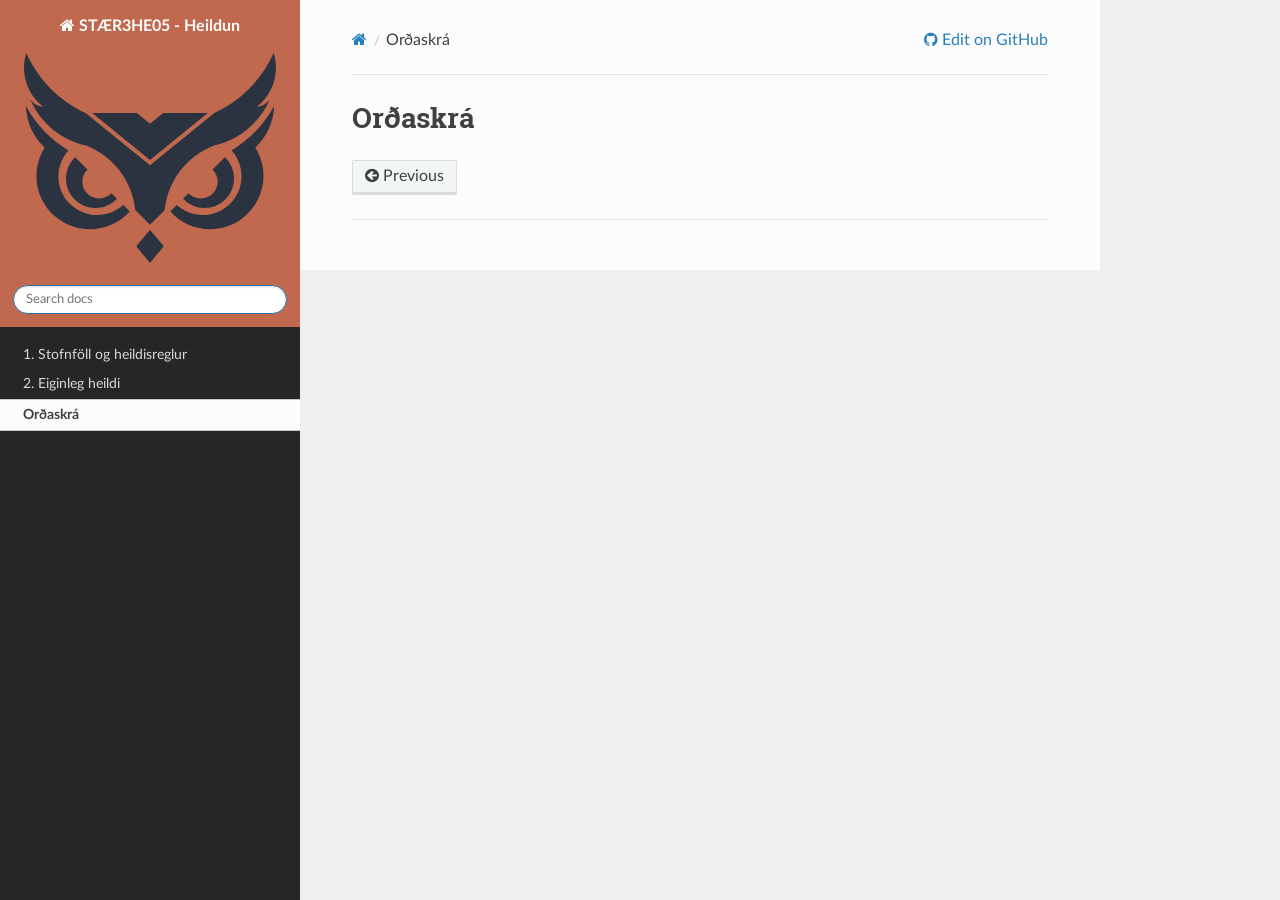
==== commit b91333cb: "pages fix" ====
--- a/staer3he05/ordaskra/index.html
+++ b/staer3he05/ordaskra/index.html
@@ -192,272 +192,6 @@
              
   <section id="oraskra">
 <h1>Orðaskrá<a class="headerlink" href="#oraskra" title="Link to this heading"></a></h1>
-<p><em>afgangur</em> : remainder, least non-negative residue, principal remainder</p>
-<p><em>afleiða</em> : derivative</p>
-<p><em>algildi</em> : absolute value, length, modulus, norm, numerical value</p>
-<p><em>almengi</em> : universal set</p>
-<p><em>andhverf vörpun</em> : inverse mapping</p>
-<p><em>andhverfa</em> : inverse</p>
-<p><em>andhverfanlegur</em> : invertible, non-singular</p>
-<p><em>andhverfur breiðbogakósínus</em> : inverse hyperbolic cosine</p>
-<p><em>andhverfur breiðbogasínus</em> : area-hyperbolic sine, inverse hyperbolic sine</p>
-<p><em>andhverfur breiðbogatangens</em> : inverse hyperbolic tangent</p>
-<p><em>annars stigs jafna</em> : quadratic equation, quadric</p>
-<p><em>annars stigs margliða</em> : quadratic polynomial</p>
-<p><em>aðfeldi</em> : factorial number</p>
-<p><em>aðfella</em> : asymptote</p>
-<p><em>aðgreinir</em> : discriminant</p>
-<p><em>aðlæg hlið</em> : adjacent side</p>
-<p><em>bakmengi</em> : codomain, latent range, potential range, range, range carrier, target</p>
-<p><em>bil</em> : interval</p>
-<p><em>bogaeining</em> : radian</p>
-<p><em>bogafall</em> : antitrigonometric function</p>
-<p><em>bogalengd</em> : arc length</p>
-<p><em>bogi</em> : arc, circular arc, segment</p>
-<p><em>breiðbogakósínus</em> : hyperbolic cosine</p>
-<p><em>breiðbogasínus</em> : hyperbolic sine</p>
-<p><em>breiðbogatangens</em> : hyperbolic tangent</p>
-<p><em>breiðbogi</em> : hyperbola</p>
-<p><em>brennipunktur</em> : focal point, focus</p>
-<p><em>breytistærð</em> : variable</p>
-<p><em>bútaaðferð</em> : finite element method</p>
-<p><em>deildajafna</em> : differential equation</p>
-<p><em>diffra</em> : differentiate</p>
-<p><em>diffranlegur</em> : differentiable</p>
-<p><em>diffranleiki</em> : differentiability</p>
-<p><em>diffrun</em> : derivation, differentiation</p>
-<p><em>diffur</em> : differential</p>
-<p><em>diffurjafna</em> : differential equation</p>
-<p><em>diffurvirki</em> : differential operator</p>
-<p><em>efra mark</em> : least upper bound, lowest upper bound, supremum</p>
-<p><em>eigingildi</em> : characteristic value, eigenvalue, proper value</p>
-<p><em>eiginrúm</em> : characteristic space, eigenspace</p>
-<p><em>einhalla</em> : monotonic</p>
-<p><em>einingarhringur</em> : unit circle</p>
-<p><em>einingarvigur</em> : normalized vector, unit vector</p>
-<p><em>eintækur</em> : injective, schlicht, univalent</p>
-<p><em>endapunktur</em> : end point, extremity, extremum, limit of integration</p>
-<p><em>eyðingaraðferð</em> : annihilator method, elimination method</p>
-<p><em>faldmengi</em> : cartesian product, cross product, outer product, product set, set product</p>
-<p><em>fall</em> : function</p>
-<p><em>fasti</em> : constant, constant function</p>
-<p><em>ferill</em> : curve, curved line, line, trajectory</p>
-<p><em>ferningsform</em> : quadratic form</p>
-<p><em>flatarmál</em> : area, measure of area, surface area</p>
-<p><em>fleygbogi</em> : parabola</p>
-<p><em>flæði</em> : flux</p>
-<p><em>flötur</em> : face</p>
-<p><em>formengi</em> : argument domain, domain, domain carrier, index set, latent domain, range of arguments, set of definition, source</p>
-<p><em>framlengja</em> : extend</p>
-<p><em>frumtala</em> : prime number</p>
-<p><em>frumþáttun</em> : prime decomposition</p>
-<p><em>fyllimengi</em> : complement, complementary subset</p>
-<p><em>fólgið fall</em> : implicit function</p>
-<p><em>gagntækur</em> : bijective, one-to-one onto</p>
-<p><em>geisli</em> : radius</p>
-<p><em>gildi</em> : image, value</p>
-<p><em>grennd</em> : neighbourhood</p>
-<p><em>gráða</em> : angular degree, degree, degree of angle, local degree, sexagesimal degree, valency, vertex degree</p>
-<p><em>hallatala</em> : slope</p>
-<p><em>heildanlegur</em> : integrable</p>
-<p><em>heildismark</em> : limit of integration</p>
-<p><em>heiltala</em> : integer</p>
-<p><em>hjúfurhringur</em> : circle of curvature, osculating circle</p>
-<p><em>hjúfurslétta</em> : osculating plane</p>
-<p><em>hliðrun</em> : translation</p>
-<p><em>hliðruð línuleg diffurjafna</em> : inhomogeneous linear differential equation, non-homogeneous linear differential equation</p>
-<p><em>hlutfallspróf</em> : ratio test</p>
-<p><em>hlutheildun</em> : integration by parts, partial integration</p>
-<p><em>hlutmengi</em> : subset</p>
-<p><em>hnit</em> : component</p>
-<p><em>hnitakerfi</em> : coordinate system, system of coordinates</p>
-<p><em>hornafall</em> : trigonometric function, circular function</p>
-<p><em>hornrétt hnit</em> : orthogonal coordinates, rectangular coordinates</p>
-<p><em>hornréttur</em> : perpendicular, orthogonal, normal</p>
-<p><em>hraði</em> : velocity</p>
-<p><em>hringur</em> : circle, circuit, cycle, stigm</p>
-<p><em>hröðun</em> : acceleration</p>
-<p><em>hvel</em> : sphere</p>
-<p><em>hvelfdur</em> : concave</p>
-<p><em>hvelft fall</em> : concave function</p>
-<p><em>hverfipunktur</em> : flex point, inflection point, point of inflection</p>
-<p><em>hálfopið bil</em> : half-open interval, semi-open interval</p>
-<p><em>hæsta gildi</em> : absolute maximum, global maximum, largest value, maximum in the large</p>
-<p><em>hæðarferill</em> : contour line, depth contour, first principal line, height line, isobath, level curve</p>
-<p><em>hæðarflötur</em> : contour surface, level surface</p>
-<p><em>hæðarlína</em> : contour line, depth contour, first principal line, height line, isobath, level curve</p>
-<p><em>innfeldi</em> : dot product, euclidean inner product, hermitian inner product, inner product, scalar product</p>
-<p><em>innri punktur</em> : inner point, interior point</p>
-<p><em>innsetning</em> : change of variables, substitution</p>
-<p><em>innsetningaraðferð</em> : substitution method, integration by substitution</p>
-<p><em>jafna</em> : equation, round</p>
-<p><em>jafnstæður</em> : even</p>
-<p><em>jaðar</em> : boundary, frontier, periphery</p>
-<p><em>jaðarpunktur</em> : boundary point, frontier point</p>
-<p><em>jákvætt ákveðinn</em> : positive definite</p>
-<p><em>kartesk slétta</em> : cartesian plane</p>
-<p><em>keila</em> : cone</p>
-<p><em>keilusnið</em> : conic section</p>
-<p><em>kennijafna</em> : characteristic equation</p>
-<p><em>keðjuregla</em> : chain rule</p>
-<p><em>krappageisli</em> : radius of curvature</p>
-<p><em>krappi</em> : curvature</p>
-<p><em>krossfeldi</em> : cross product, alternating product, exterior product, Grassmann product, outer product, skew product, vector product, wedge product</p>
-<p><em>kvóti</em> : quotient, ratio</p>
-<p><em>kúluhnit</em> : spherical coordinates</p>
-<p><em>kúpt fall</em> : convex function</p>
-<p><em>kúptur</em> : convex</p>
-<p><em>langhlið</em> : hypotenuse</p>
-<p><em>leifastofn</em> : modulus</p>
-<p><em>liða</em> : expand</p>
-<p><em>logri</em> : logarithm</p>
-<p><em>lokað bil</em> : closed interval</p>
-<p><em>lokað mengi</em> : closed set</p>
-<p><em>lotubundinn</em> : periodic</p>
-<p><em>lágvísir</em> : subscript, lower index</p>
-<p><em>lína</em> : straight line, row</p>
-<p><em>línufall</em> : affine function</p>
-<p><em>línuleg diffurjafna</em> : linear differential equation</p>
-<p><em>línulega óháður</em> : linearly independent</p>
-<p><em>línurit</em> : graph</p>
-<p><em>margliða</em> : polynomial, entire rational function</p>
-<p><em>markgildi</em> : limit</p>
-<p><em>meginþverill</em> : first normal, principal normal</p>
-<p><em>mengi</em> : point set</p>
-<p><em>mengjamunur</em> : difference, relative complement, remainder</p>
-<p><em>meðalgildi</em> : average value, expectation, mathematical expectation, mean, mean value</p>
-<p><em>meðalgildissetning</em> : mean value theorem</p>
-<p><em>minni</em> : less, memory, smaller</p>
-<p><em>minni en eða jafn og</em> : less than or equal to</p>
-<p><em>minnkandi</em> : decreasing, antitone, descending, monotonically decreasing, non-increasing</p>
-<p><em>minnsta samfeldi</em> : least common multiple, lowest common multiple, smallest common multiple</p>
-<p><em>mismunaaðferð</em> : difference method, finite difference method</p>
-<p><em>myndmengi</em> : actual range, counterdomain, image, range, right domain</p>
-<p><em>mætti</em> : potential</p>
-<p><em>mótlæg hlið</em> : opposite side</p>
-<p><em>nefnari</em> : denominator</p>
-<p><em>neikvætt ákveðinn</em> : negative definite</p>
-<p><em>náttúrlegur logri</em> : natural logarithm</p>
-<p><em>náttúruleg tala</em> : natural number</p>
-<p><em>núllstöð</em> : root, null, Zermelo-Fraenkel set theory with axiom of choice, zero</p>
-<p><em>oddstæður</em> : odd</p>
-<p><em>opið bil</em> : open interval</p>
-<p><em>opið mengi</em> : open set, region</p>
-<p><em>pólhnit</em> : polar coordinates</p>
-<p><em>rauntala</em> : real number</p>
-<p><em>reikniaðgerð</em> : algebraic operation, law of composition, operation</p>
-<p><em>runa</em> : sequence, infinite sequence, iteration, progression, run</p>
-<p><em>rætt fall</em> : rational function</p>
-<p><em>ræð tala</em> : rational number</p>
-<p><em>rétthyrndur þríhyrningur</em> : right triangle, right-angled triangle</p>
-<p><em>rétthyrningur</em> : rectangle</p>
-<p><em>rót</em> : root, radix, radical, solution</p>
-<p><em>rótarpróf</em> : root test</p>
-<p><em>rótlaus</em> : irrotational, lamellar, non-rotational</p>
-<p><em>röð</em> : series, infinite series, order</p>
-<p><em>rúmskiki</em> : body</p>
-<p><em>samfelldni</em> : continuity</p>
-<p><em>samfelldur</em> : continuous</p>
-<p><em>samfellt diffranlegur</em> : continuously differentiable</p>
-<p><em>samfellt fall</em> : continuous function</p>
-<p><em>samhverfuás</em> : axis of symmetry</p>
-<p><em>samleitin röð</em> : convergent series</p>
-<p><em>samleitnibil</em> : interval of convergence</p>
-<p><em>samleitnigeisli</em> : radius of convergence</p>
-<p><em>sammengi</em> : union, join</p>
-<p><em>samsemdarvörpun</em> : identity mapping</p>
-<p><em>samskeyting</em> : composite</p>
-<p><em>samskeytt fall</em> : composite function</p>
-<p><em>samsíða</em> : parallel</p>
-<p><em>samsíðungur</em> : parallelogram</p>
-<p><em>setning um fólgin föll</em> : implicit function theorem</p>
-<p><em>skilgreiningarmengi</em> : argument domain, domain, domain carrier, index set, latent domain, range of arguments, set of definition, source</p>
-<p><em>skurðpunktur</em> : point of intersection</p>
-<p><em>snertill</em> : tangent line, tangent vector</p>
-<p><em>snertilína</em> : tangent, tangent line</p>
-<p><em>snertislétta</em> : tangent plane</p>
-<p><em>snertivigur</em> : tangent vector</p>
-<p><em>sniðmengi</em> : intersection, meet</p>
-<p><em>sporaskja</em> : ellipse</p>
-<p><em>stak</em> : element, component, coefficient, entry, member</p>
-<p><em>staðbundið hágildi</em> : local maximum, maximum, maximum in the small, relative maximum</p>
-<p><em>staðbundið lággildi</em> : local minimum, minimum, minimum in the small, relative minimum</p>
-<p><em>staðbundið útgildi</em> : extremum in the small, local extremum, relative extremum</p>
-<p><em>stefna á</em> : converge to</p>
-<p><em>stig</em> : degree, linear rank, local degree, order, valency, vertex degree</p>
-<p><em>stigull</em> : gradient</p>
-<p><em>stikaður ferill</em> : parametric curve</p>
-<p><em>stikun</em> : parametrization</p>
-<p><em>stjörnusvæði</em> : star domain</p>
-<p><em>stofnbrotaliðun</em> : expansion in partial fractions, partial fraction decomposition</p>
-<p><em>stofnfall</em> : antiderivative, primitive</p>
-<p><em>stranglega einhalla</em> : strictly monotone</p>
-<p><em>stranglega minnkandi</em> : strictly decreasing</p>
-<p><em>stranglega vaxandi</em> : strictly increasing</p>
-<p><em>straumlína</em> : flow line, stream line</p>
-<p><em>ströng ójafna</em> : strict inequality, strong inequality</p>
-<p><em>stuðull</em> : coefficient, component, element, entry, member</p>
-<p><em>stytta</em> : reduce, cancel</p>
-<p><em>stærri</em> : greater</p>
-<p><em>stærri eða jafn og</em> : greater than or equal to</p>
-<p><em>stærsti samdeilir</em> : greatest common divisor, greatest element, highest common factor, largest element, maximum element</p>
-<p><em>stærðfræðigreining</em> : analysis, mathematical analysis</p>
-<p><em>stöðluð margliða</em> : monic polynomial, normed polynomial</p>
-<p><em>stöðupunktur</em> : critical point, equilibrium point, extremal, singular point, stationary point, vanishing</p>
-<p><em>sundurleitni</em> : divergence</p>
-<p><em>sundurlægir tveir og tveir</em> : mutually exclusive, mutually disjoint, pairwise disjoint</p>
-<p><em>sívalningshnit</em> : cylindrical coordinates</p>
-<p><em>söðulpunktur</em> : saddle point</p>
-<p><em>takmarkaður</em> : bounded</p>
-<p><em>talnalína</em> : numerical axis</p>
-<p><em>tegur</em> : integral, root, solution, solving</p>
-<p><em>teljari</em> : numerator</p>
-<p><em>tvennd</em> : ordered pair, couple, pair</p>
-<p><em>tvinntala</em> : complex number</p>
-<p><em>tvíliðusetning</em> : binomial theorem</p>
-<p><em>tvíliðustuðull</em> : binomial coefficient</p>
-<p><em>tvíþverill</em> : binormal</p>
-<p><em>tvöföld rót</em> : double root</p>
-<p><em>tómamengi</em> : empty set, vacuous set, void set</p>
-<p><em>tölugildi</em> : absolute value, length, modulus, norm, numerical value</p>
-<p><em>tölustærð</em> : scalar</p>
-<p><em>ummyndun</em> : transformation, mapping, record, transform</p>
-<p><em>ummál</em> : circumference, perimeter</p>
-<p><em>undirsumma</em> : lower sum</p>
-<p><em>uppsprettulaus</em> : solenoidal</p>
-<p><em>vaxandi</em> : increasing, ascending, isotone, monotonically increasing, non-decreasing</p>
-<p><em>veldaröð</em> : power series</p>
-<p><em>veldi</em> : power</p>
-<p><em>veldisfall</em> : power function</p>
-<p><em>veldisstofn</em> : base, radix</p>
-<p><em>veldisvísir</em> : exponent, power exponent</p>
-<p><em>veldisvísisfall</em> : exponential function</p>
-<p><em>vigur</em> : vector</p>
-<p><em>vigursvið</em> : vector field</p>
-<p><em>vindingur</em> : second curvature, torsion</p>
-<p><em>vægi</em> : moment, weight</p>
-<p><em>vísamengi</em> : index set</p>
-<p><em>vísitala</em> : index</p>
-<p><em>vörpun</em> : mapping, record, transform, transformation</p>
-<p><em>yfirsumma</em> : upper sum</p>
-<p><em>yrðing</em> : proposition, sentence, statement</p>
-<p><em>áttanlegur</em> : orientable</p>
-<p><em>áttun</em> : orientation</p>
-<p><em>átækur</em> : surjective, onto</p>
-<p><em>óeiginlegt heildi</em> : improper integral</p>
-<p><em>ójafna</em> : inequality</p>
-<p><em>óræð tala</em> : irrational number</p>
-<p><em>óákvarðaður</em> : undetermined</p>
-<p><em>óþættanleiki</em> : indecomposability, irreducibility</p>
-<p><em>önnur rót</em> : square root, second root</p>
-<p><em>þjáll</em> : infinitely differentiable, smooth</p>
-<p><em>þjáll á köflum</em> : piecewise smooth</p>
-<p><em>þríhyrningur</em> : triangle</p>
-<p><em>þverlína</em> : normal, normal line, perpendicular</p>
-<p><em>þverstæður</em> : perpendicular, orthogonal, normal</p>
-<p><em>þvervigur</em> : normal vector</p>
-<p><em>þáttun</em> : decomposition, partition, resolution, splitting, subdivision</p>
-<p><em>þáttur</em> : component, connected component, factor, maximal connected subgraph</p>
 </section>
 
 
